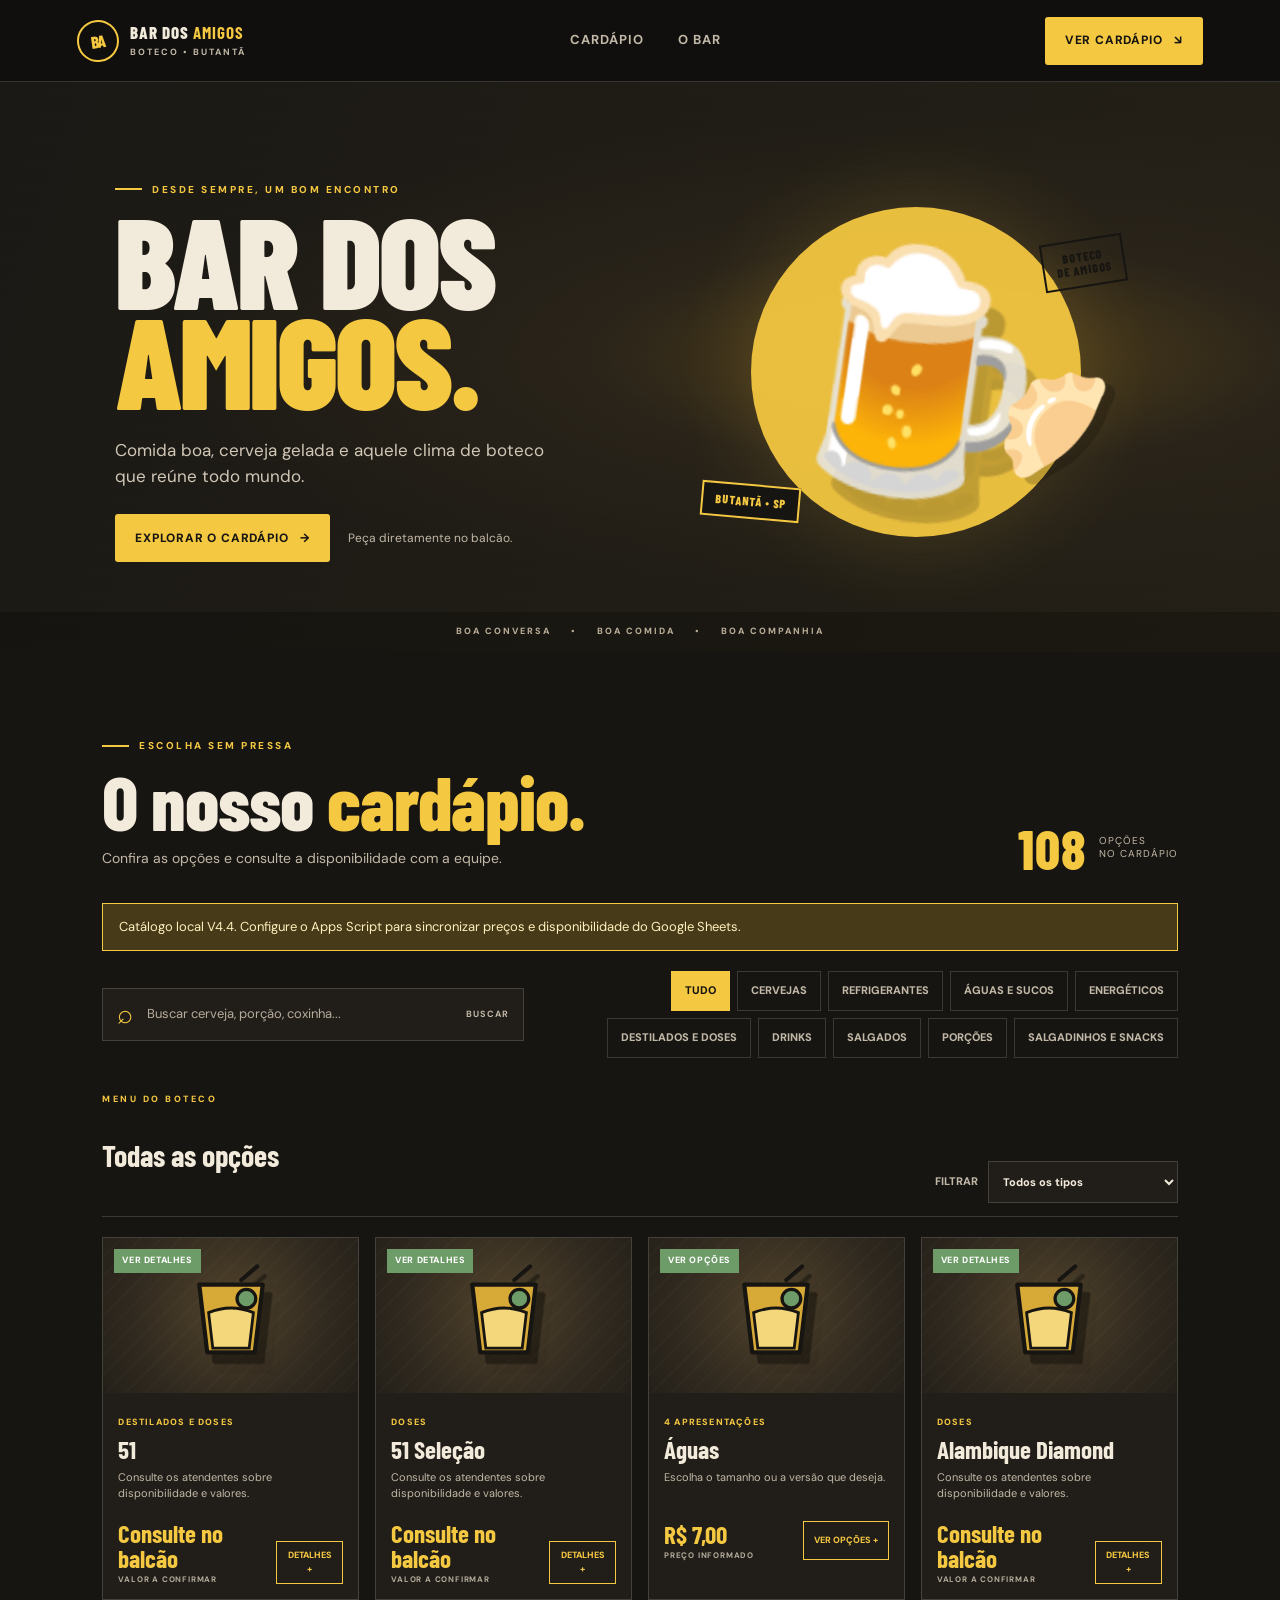
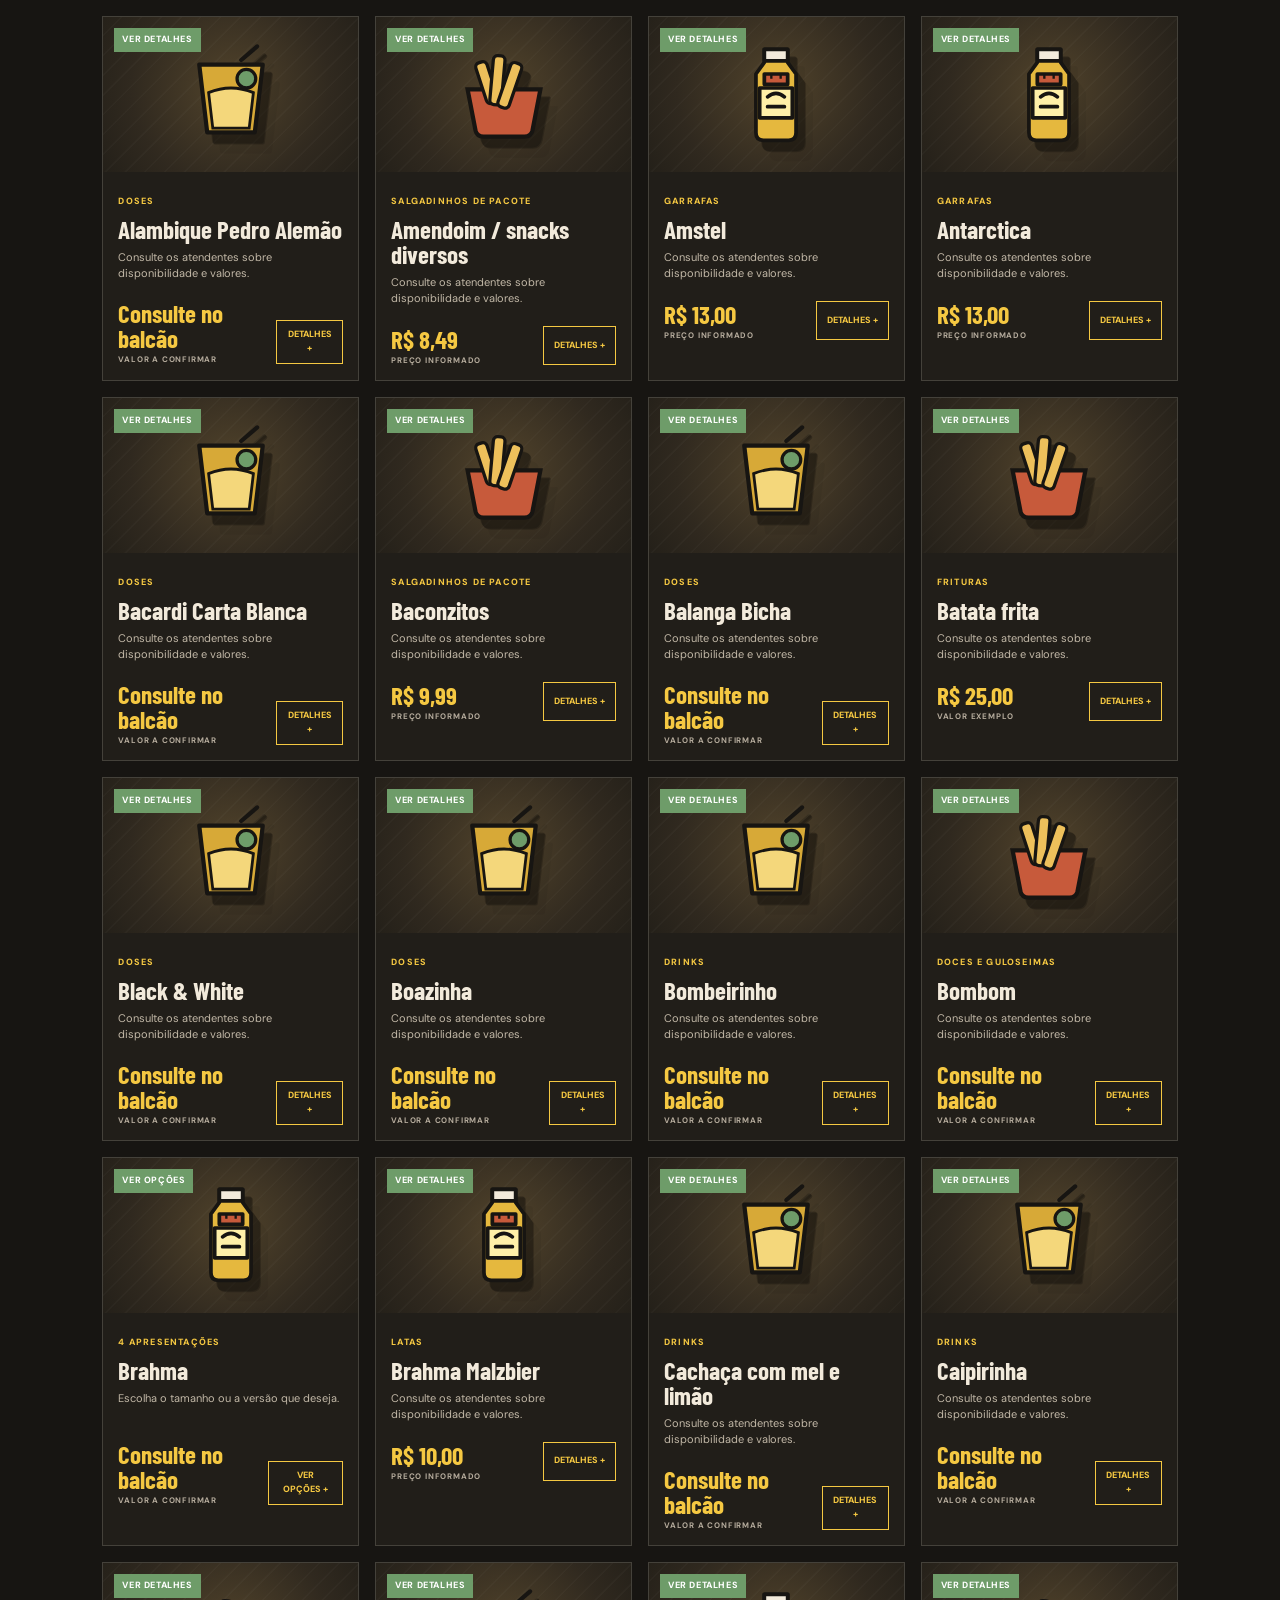
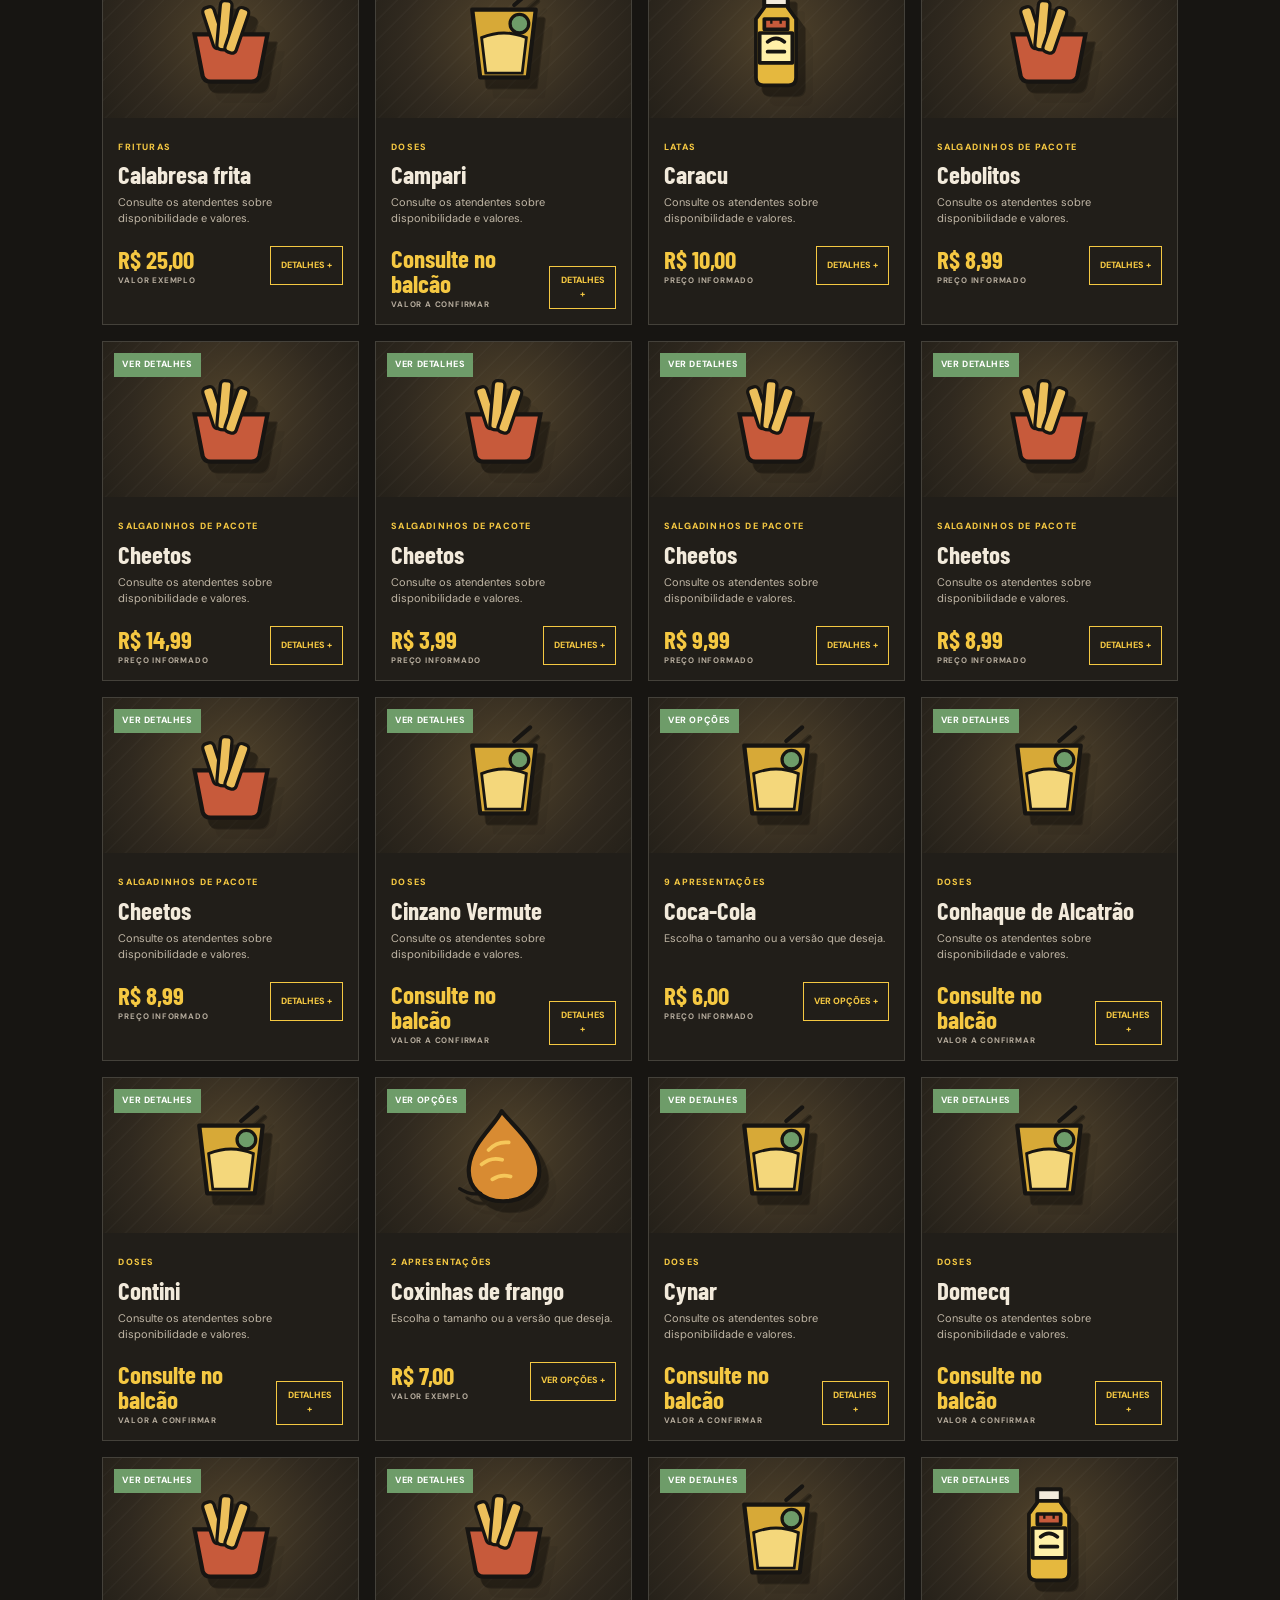
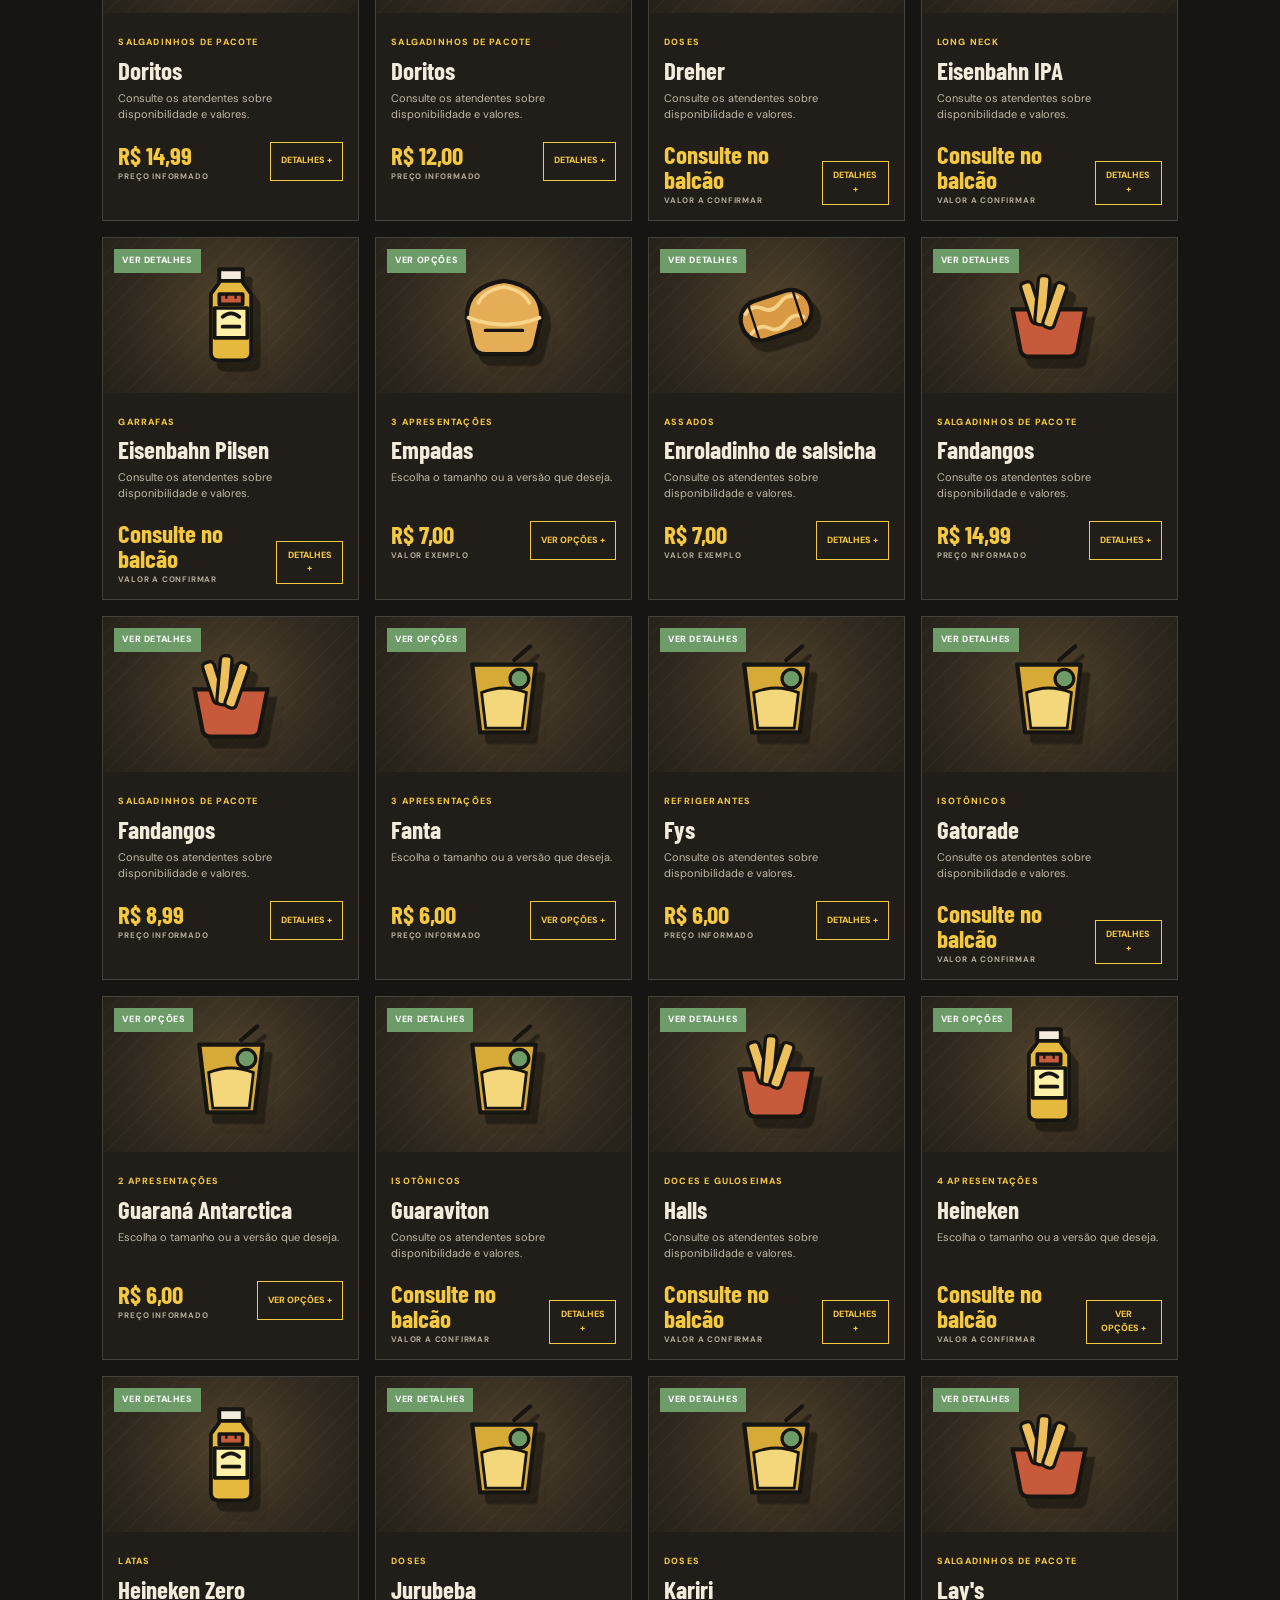
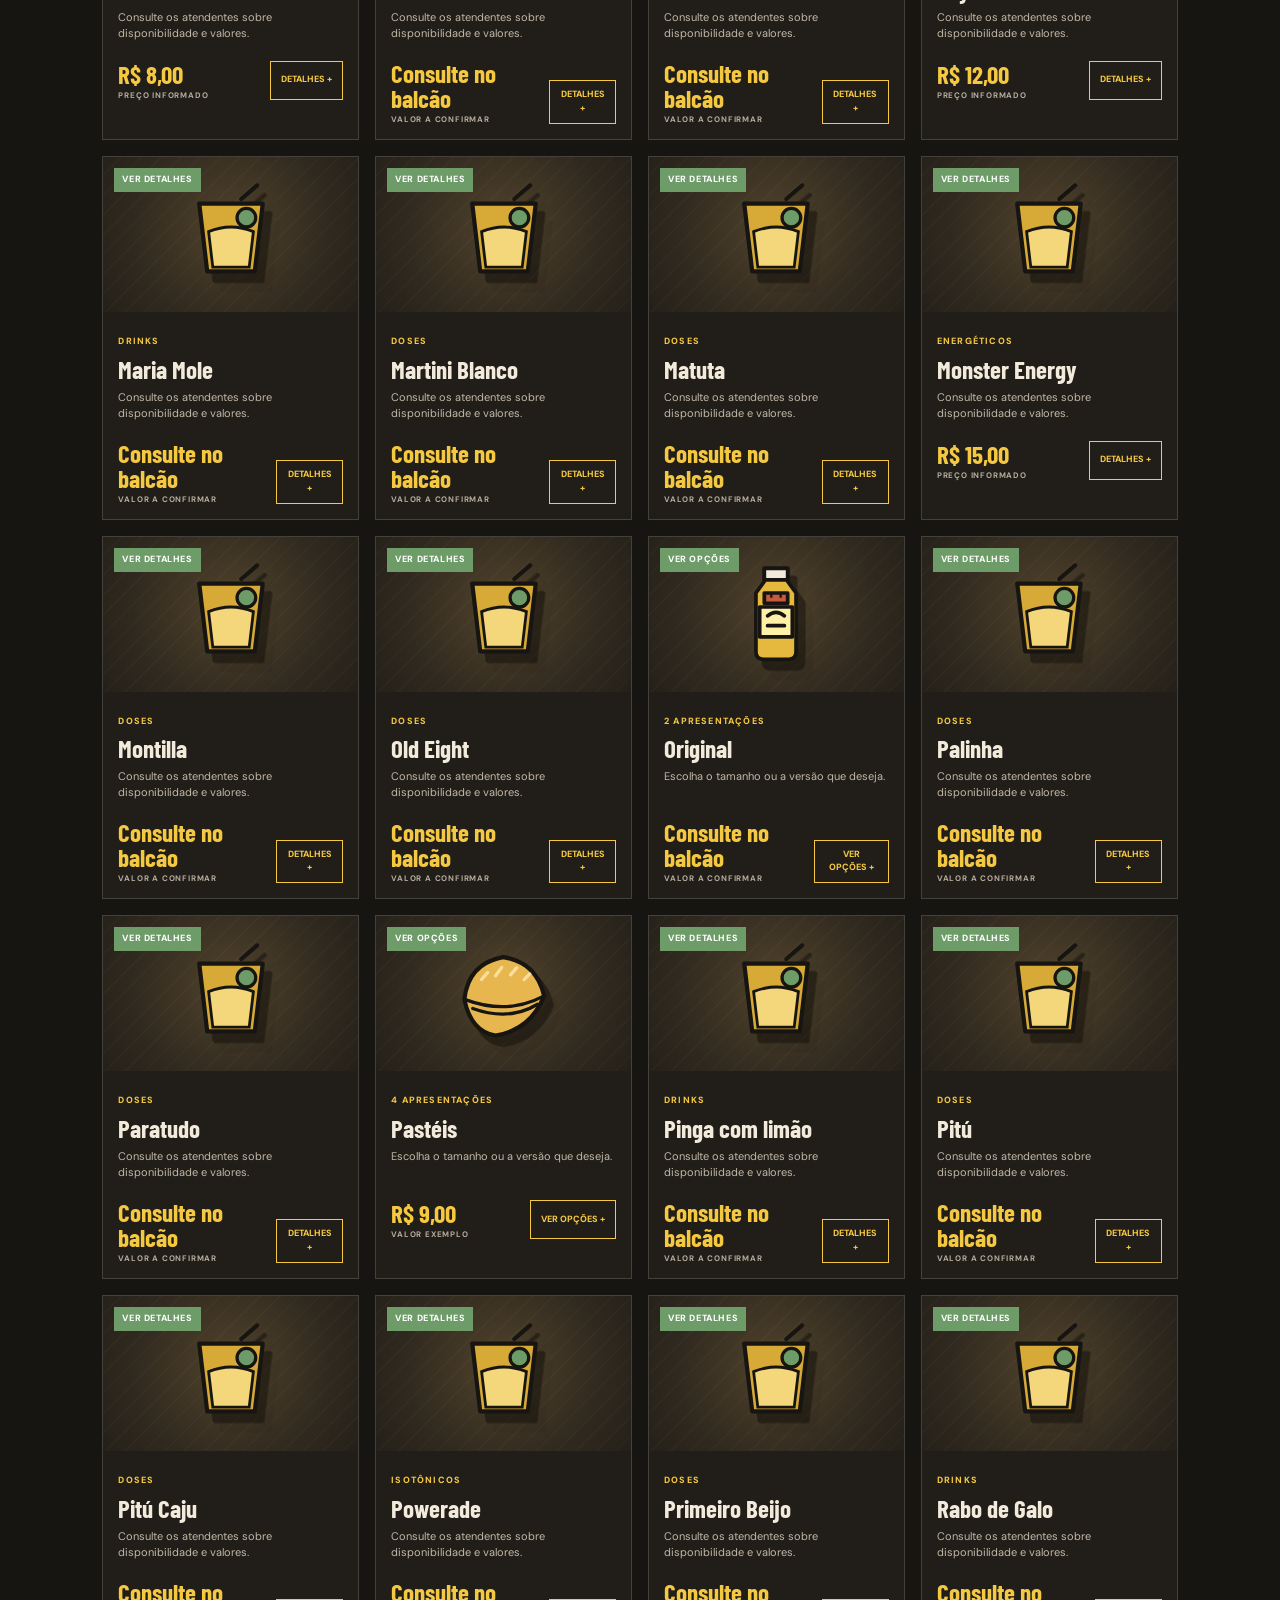
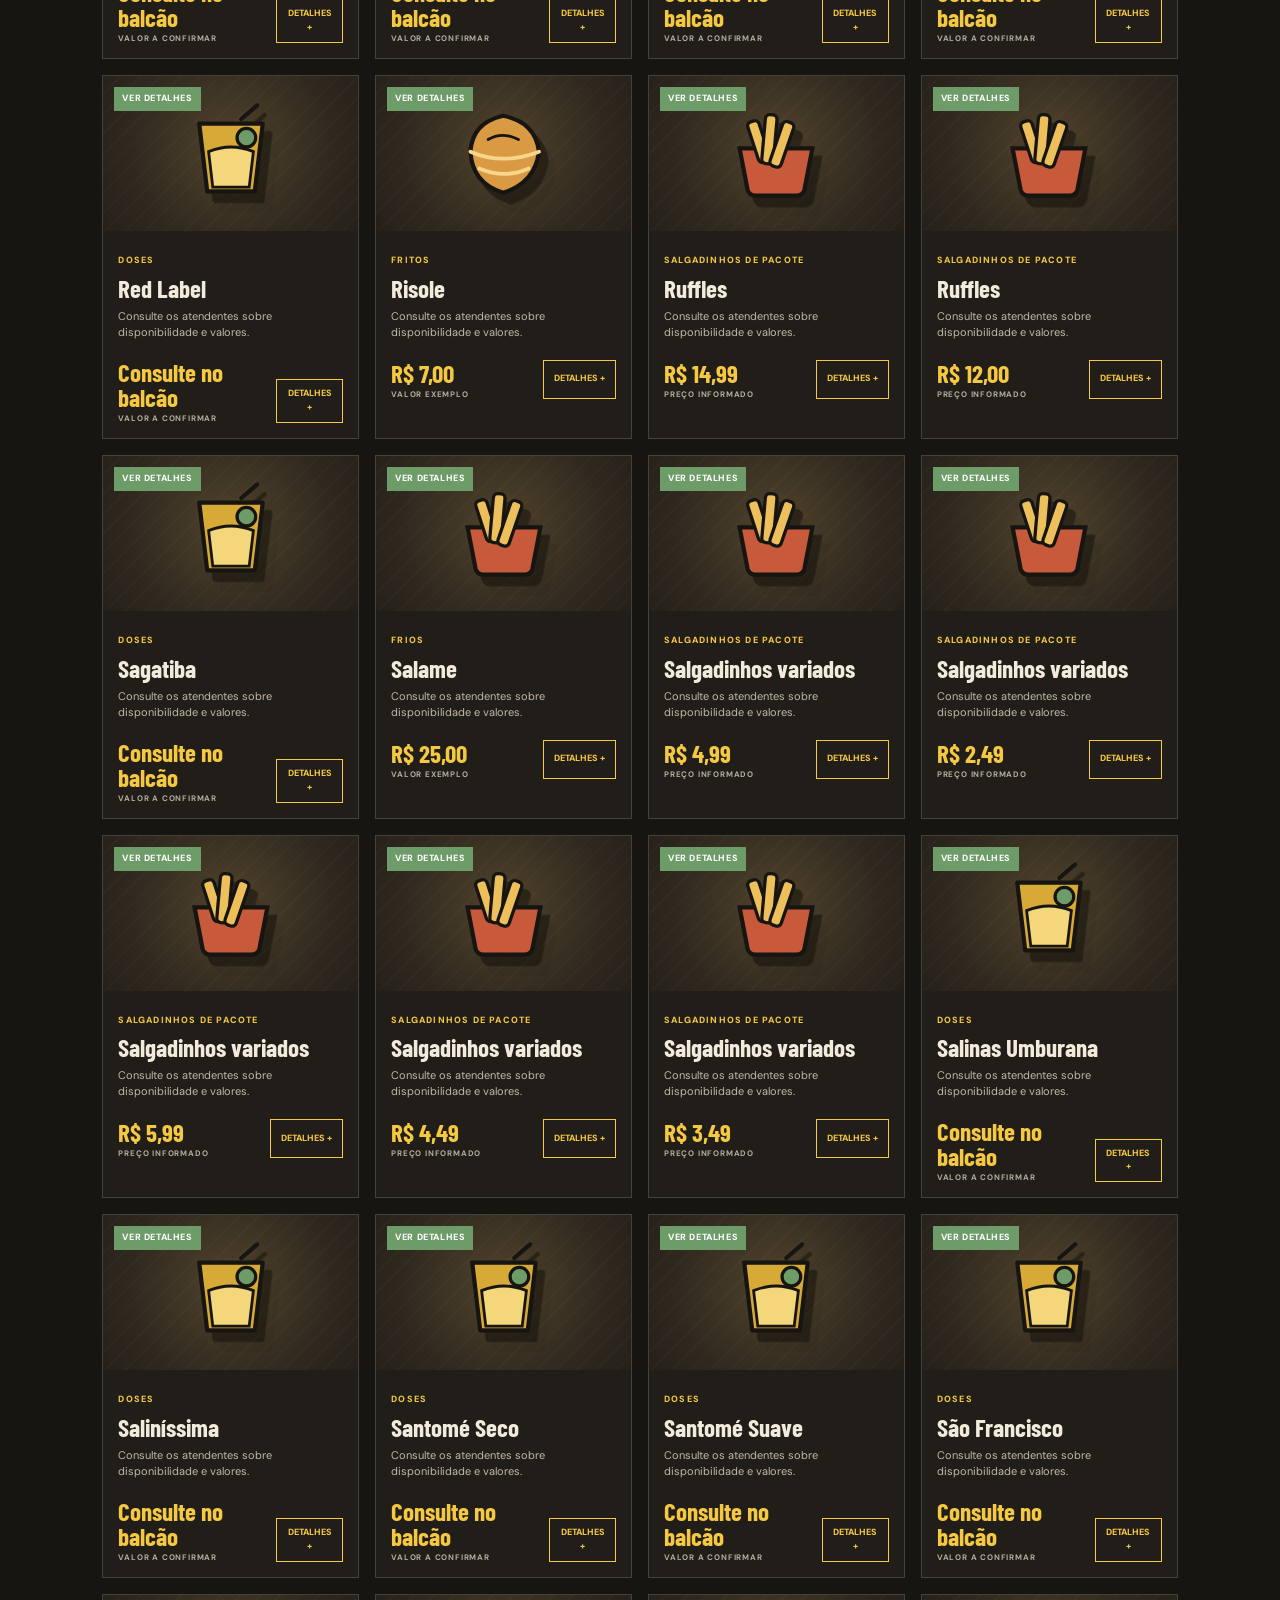
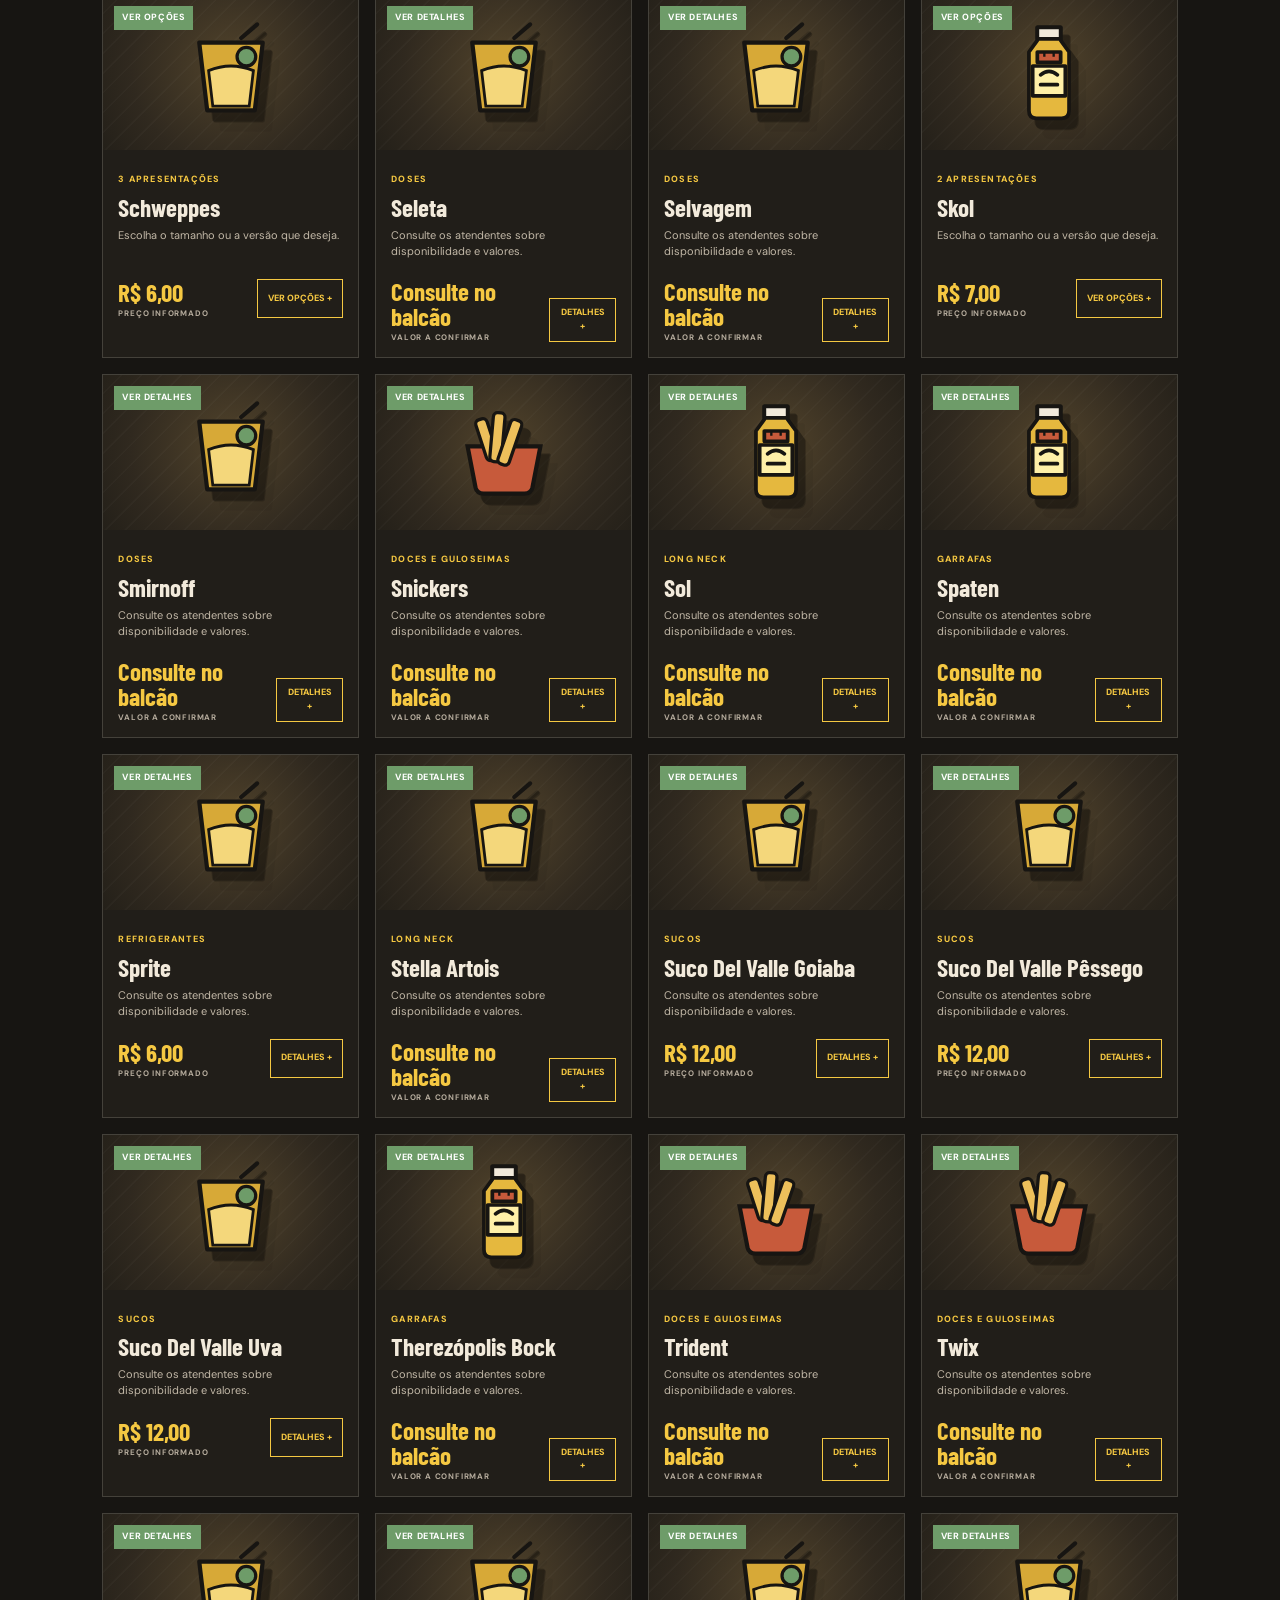
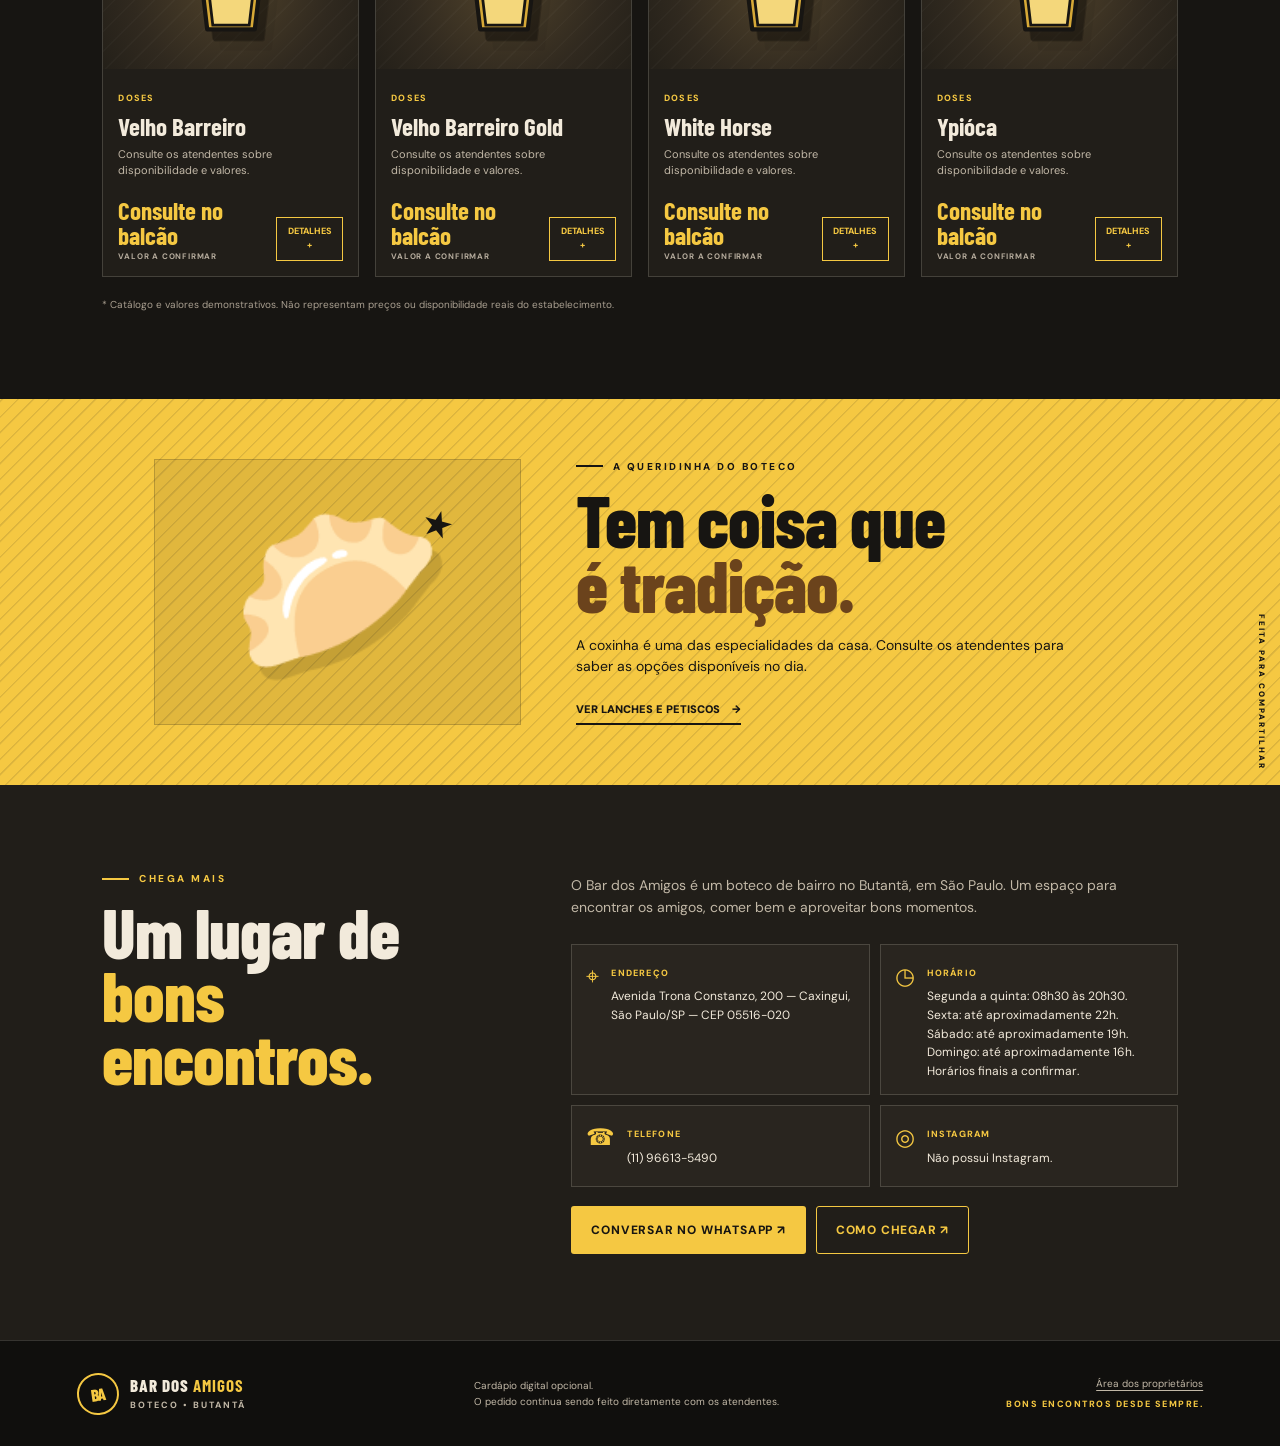
==== index.html @ 240021d0 "Add files via upload" ====
<!doctype html>
<html lang="pt-BR">
<head>
  <meta charset="utf-8">
  <meta name="viewport" content="width=device-width, initial-scale=1">
  <meta name="theme-color" content="#171512">
  <meta name="description" content="Cardápio digital opcional do Bar dos Amigos. Consulte e faça seu pedido diretamente com os atendentes.">
  <title>Bar dos Amigos | Cardápio</title>
  <link rel="stylesheet" href="css/style.css">
</head>
<body>
  <a class="skip-link" href="#conteudo">Pular para o conteúdo</a>
  <header class="site-header">
    <a class="brand" href="#inicio" aria-label="Bar dos Amigos, início">
      <span class="brand-mark" aria-hidden="true">BA</span>
      <span class="brand-name">BAR DOS <b>AMIGOS</b><small>BOTECO • BUTANTÃ</small></span>
    </a>
    <nav class="main-nav" aria-label="Navegação principal">
      <a href="#cardapio">Cardápio</a>
      <a href="#sobre">O bar</a>
    </nav>
    <a class="button button-yellow header-cta" href="#cardapio">Ver cardápio <span aria-hidden="true">↘</span></a>
  </header>

  <main id="conteudo">
    <section class="hero" id="inicio">
      <div class="hero-copy">
        <p class="eyebrow"><span class="eyebrow-line"></span> DESDE SEMPRE, UM BOM ENCONTRO</p>
        <h1>BAR DOS<br><em>AMIGOS.</em></h1>
        <p class="hero-lead">Comida boa, cerveja gelada e aquele clima de boteco que reúne todo mundo.</p>
        <div class="hero-actions">
          <a class="button button-yellow" href="#cardapio">Explorar o cardápio <span aria-hidden="true">→</span></a>
          <span class="hero-note">Peça diretamente no balcão.</span>
        </div>
      </div>
      <div class="hero-art" aria-label="Ilustração de copo de cerveja e petiscos" role="img">
        <div class="sun-disc"></div>
        <div class="hero-beer">🍺</div>
        <div class="hero-snack">🥟</div>
        <span class="stamp stamp-top">BOTECO<br>DE AMIGOS</span>
        <span class="stamp stamp-bottom">BUTANTÃ • SP</span>
      </div>
      <div class="hero-bottomline"><span>BOA CONVERSA</span><span>•</span><span>BOA COMIDA</span><span>•</span><span>BOA COMPANHIA</span></div>
    </section>

    <section class="menu-section section-wrap" id="cardapio">
      <div class="section-title">
        <div>
          <p class="eyebrow"><span class="eyebrow-line"></span> ESCOLHA SEM PRESSA</p>
          <h2>O nosso <em>cardápio.</em></h2>
          <p class="section-subtitle">Confira as opções e consulte a disponibilidade com a equipe.</p>
        </div>
        <div class="menu-count"><strong id="product-count">0</strong><span>opções<br>no cardápio</span></div>
      </div>

      <div id="connection-status" class="status-banner" role="status" hidden></div>

      <div class="menu-tools">
        <label class="search-field">
          <span aria-hidden="true">⌕</span>
          <span class="sr-only">Buscar no cardápio</span>
          <input id="search-input" type="search" placeholder="Buscar cerveja, porção, coxinha..." autocomplete="off">
          <kbd>BUSCAR</kbd>
        </label>
        <div id="category-list" class="category-list" aria-label="Categorias"></div>
      </div>

      <div class="product-toolbar">
        <div>
          <p class="eyebrow">MENU DO BOTECO</p>
          <h3 id="current-category">Todas as opções</h3>
        </div>
        <label class="subcategory-label">Filtrar
          <select id="subcategory-select" aria-label="Filtrar por tipo">
            <option value="">Todos os tipos</option>
          </select>
        </label>
      </div>

      <div id="product-grid" class="product-grid" aria-live="polite" aria-busy="false"></div>
      <div id="empty-state" class="empty-state" hidden>
        <span aria-hidden="true">🔎</span>
        <h3>Nada por aqui.</h3>
        <p>Tente outro nome ou escolha uma categoria diferente.</p>
        <button class="button button-outline" id="clear-filters">Limpar filtros</button>
      </div>
      <p class="demo-disclaimer">* Catálogo e valores demonstrativos. Não representam preços ou disponibilidade reais do estabelecimento.</p>
    </section>

    <section class="special-section">
      <div class="special-illustration" aria-hidden="true"><span>🥟</span><i>★</i></div>
      <div class="special-copy">
        <p class="eyebrow"><span class="eyebrow-line"></span> A QUERIDINHA DO BOTECO</p>
        <h2>Tem coisa que<br><em>é tradição.</em></h2>
        <p>A coxinha é uma das especialidades da casa. Consulte os atendentes para saber as opções disponíveis no dia.</p>
        <a href="#cardapio" class="text-link">Ver lanches e petiscos <span aria-hidden="true">→</span></a>
      </div>
      <span class="special-side-note">FEITA PARA COMPARTILHAR</span>
    </section>

    <section class="about-section section-wrap" id="sobre">
      <div class="about-heading">
        <p class="eyebrow"><span class="eyebrow-line"></span> CHEGA MAIS</p>
        <h2>Um lugar de<br><em>bons encontros.</em></h2>
      </div>
      <div class="about-content">
        <p>O Bar dos Amigos é um boteco de bairro no Butantã, em São Paulo. Um espaço para encontrar os amigos, comer bem e aproveitar bons momentos.</p>
        <div class="about-grid">
          <article class="about-item"><span class="about-icon">⌖</span><div><small>ENDEREÇO</small><p data-about="endereco">A preencher pelos proprietários</p></div></article>
          <article class="about-item"><span class="about-icon">◷</span><div><small>HORÁRIO</small><p data-about="horario">A preencher pelos proprietários</p></div></article>
          <article class="about-item"><span class="about-icon">☎</span><div><small>TELEFONE</small><p data-about="telefone">A preencher pelos proprietários</p></div></article>
          <article class="about-item"><span class="about-icon">◎</span><div><small>INSTAGRAM</small><p data-about="instagram">A preencher pelos proprietários</p></div></article>
        </div>
        <div class="about-actions">
          <a id="whatsapp-link" class="button button-yellow" href="#" hidden>Conversar no WhatsApp ↗</a>
          <a id="maps-link" class="button button-outline" href="#" target="_blank" rel="noopener noreferrer" hidden>Como chegar ↗</a>
        </div>
      </div>
    </section>
  </main>

  <footer class="site-footer">
    <a class="brand" href="#inicio"><span class="brand-mark">BA</span><span class="brand-name">BAR DOS <b>AMIGOS</b><small>BOTECO • BUTANTÃ</small></span></a>
    <p>Cardápio digital opcional.<br>O pedido continua sendo feito diretamente com os atendentes.</p>
    <div class="footer-links"><a href="admin.html">Área dos proprietários</a><span class="footer-est">BONS ENCONTROS DESDE SEMPRE.</span></div>
  </footer>

  <iframe id="backend-bridge" class="backend-bridge" title="Conexão segura com o catálogo" aria-hidden="true" tabindex="-1"></iframe>

  <dialog id="product-dialog" class="product-dialog" aria-labelledby="dialog-title">
    <button type="button" class="dialog-close" id="dialog-close" aria-label="Fechar detalhes">×</button>
    <div id="dialog-content"></div>
  </dialog>

  <script src="js/dados.js"></script>
  <script src="js/bridge.js"></script>
  <script src="js/app.js"></script>
</body>
</html>
---- css/style.css ----
@import url('https://fonts.googleapis.com/css2?family=Barlow+Condensed:wght@500;600;700;800;900&family=DM+Sans:wght@400;500;600;700;800&display=swap');

:root {
  --ink: #171512;
  --ink-2: #211e19;
  --panel: #29251f;
  --panel-2: #332e26;
  --paper: #f2eadb;
  --muted: #c2b8a7;
  --yellow: #f5c842;
  --yellow-2: #ffda67;
  --red: #c75a3b;
  --green: #6e9c69;
  --line: rgba(242,234,219,.17);
  --display: "Barlow Condensed", Impact, sans-serif;
  --body: "DM Sans", Arial, sans-serif;
  color-scheme: dark;
}
* { box-sizing: border-box; }
html { scroll-behavior: smooth; }
body { margin: 0; background: var(--ink); color: var(--paper); font: 16px/1.55 var(--body); }
a { color: inherit; text-decoration: none; }
button, input, select { font: inherit; }
button, a, select { -webkit-tap-highlight-color: transparent; }
:focus-visible { outline: 3px solid var(--yellow-2); outline-offset: 4px; }
[hidden] { display: none !important; }
.sr-only { position: absolute; width: 1px; height: 1px; padding: 0; margin: -1px; overflow: hidden; clip: rect(0,0,0,0); white-space: nowrap; border: 0; }
.skip-link { position: absolute; top: -60px; left: 12px; z-index: 100; background: var(--yellow); color: var(--ink); padding: 12px; }
.skip-link:focus { top: 12px; }

.site-header { min-height: 82px; padding: 12px clamp(20px,6vw,92px); display: flex; align-items: center; justify-content: space-between; gap: 24px; background: #100f0d; border-bottom: 1px solid var(--line); }
.brand { display: inline-flex; align-items: center; gap: 11px; min-width: max-content; }
.brand-mark { width: 42px; height: 42px; display: grid; place-items: center; border: 2px solid var(--yellow); color: var(--yellow); border-radius: 50%; font: 800 17px var(--display); letter-spacing: -1px; transform: rotate(-8deg); }
.brand-name { font: 800 17px/1 var(--display); letter-spacing: 1px; }
.brand-name b { color: var(--yellow); }
.brand-name small { display: block; margin-top: 5px; color: var(--muted); font: 700 9px var(--body); letter-spacing: 2px; }
.main-nav { display: flex; gap: 34px; color: var(--muted); font-size: 13px; font-weight: 700; text-transform: uppercase; letter-spacing: 1px; }
.main-nav a:hover { color: var(--yellow); }
.button { min-height: 48px; padding: 12px 19px; display: inline-flex; justify-content: center; align-items: center; gap: 12px; border: 1px solid transparent; border-radius: 3px; font-size: 12px; font-weight: 800; letter-spacing: .8px; text-transform: uppercase; cursor: pointer; }
.button-yellow { background: var(--yellow); color: var(--ink); }
.button-yellow:hover { background: var(--yellow-2); }
.button-outline { border-color: var(--yellow); color: var(--yellow); background: transparent; }
.button-outline:hover { background: var(--yellow); color: var(--ink); }

.hero { min-height: 570px; padding: 72px clamp(24px,9vw,140px) 62px; position: relative; display: grid; grid-template-columns: 1.05fr .95fr; align-items: center; overflow: hidden; background: radial-gradient(ellipse at 74% 48%, #51401b 0%, #292319 27%, transparent 58%), linear-gradient(110deg,#1b1915,#242017); }
.hero::before { content: ""; position: absolute; inset: 0; opacity: .14; background-image: repeating-linear-gradient(0deg,transparent 0 5px,rgba(255,255,255,.07) 6px), repeating-linear-gradient(90deg,transparent 0 8px,rgba(255,255,255,.04) 9px); pointer-events: none; }
.hero-copy { position: relative; z-index: 2; max-width: 620px; }
.eyebrow { margin: 0 0 13px; color: var(--yellow); font-size: 10px; font-weight: 800; letter-spacing: 2.5px; text-transform: uppercase; display: flex; align-items: center; gap: 10px; }
.eyebrow-line { width: 27px; height: 2px; background: var(--yellow); display: inline-block; }
.hero h1 { margin: 10px 0 15px; font: 900 clamp(76px,10vw,145px)/.78 var(--display); letter-spacing: -3px; }
.hero h1 em, h2 em { color: var(--yellow); font-style: normal; }
.hero-lead { max-width: 430px; margin: 27px 0 25px; color: #d1c7b7; font-size: 17px; }
.hero-actions { display: flex; align-items: center; flex-wrap: wrap; gap: 18px; }
.hero-note { color: var(--muted); font-size: 12px; }
.hero-art { min-height: 360px; position: relative; display: grid; place-items: center; }
.sun-disc { width: min(30vw,330px); aspect-ratio: 1; position: absolute; border-radius: 50%; background: var(--yellow); opacity: .94; box-shadow: 0 0 90px rgba(245,200,66,.18); }
.hero-beer { position: relative; z-index: 2; font-size: clamp(130px,18vw,230px); transform: rotate(8deg); filter: drop-shadow(18px 22px 0 rgba(0,0,0,.2)); }
.hero-snack { position: absolute; z-index: 3; right: 9%; bottom: 14%; font-size: clamp(64px,8vw,105px); transform: rotate(-15deg); filter: drop-shadow(8px 9px 0 rgba(0,0,0,.2)); }
.stamp { position: absolute; z-index: 4; border: 2px solid var(--ink); color: var(--ink); font: 800 12px/1.1 var(--display); letter-spacing: 1px; text-align: center; padding: 9px 12px; transform: rotate(-9deg); }
.stamp-top { top: 13%; right: 8%; }
.stamp-bottom { bottom: 9%; left: 7%; background: var(--ink); color: var(--yellow); border-color: var(--yellow); transform: rotate(5deg); }
.hero-bottomline { position: absolute; bottom: 0; left: 0; right: 0; padding: 13px 9%; display: flex; justify-content: center; gap: 20px; background: rgba(0,0,0,.22); color: #b9ad98; font-size: 9px; font-weight: 800; letter-spacing: 2px; }

.section-wrap { padding: 86px clamp(22px,8vw,120px); }
.menu-section { background: var(--ink); }
.section-title { display: flex; justify-content: space-between; align-items: end; gap: 25px; margin-bottom: 33px; }
.section-title h2, .about-heading h2, .special-copy h2 { margin: 0; font: 800 clamp(48px,6vw,76px)/.9 var(--display); letter-spacing: -1px; }
.section-subtitle { margin: 13px 0 0; color: var(--muted); font-size: 14px; }
.menu-count { display: flex; align-items: center; gap: 12px; color: var(--muted); font-size: 10px; line-height: 1.25; text-transform: uppercase; letter-spacing: 1px; }
.menu-count strong { color: var(--yellow); font: 800 55px/.8 var(--display); }
.status-banner { margin: 0 0 20px; padding: 13px 16px; border: 1px solid var(--yellow); background: #473a19; color: #fff0bd; font-size: 13px; }
.menu-tools { display: grid; grid-template-columns: minmax(220px, .8fr) 1.2fr; gap: 22px; align-items: center; margin-bottom: 35px; }
.search-field { min-height: 53px; display: flex; align-items: center; gap: 12px; padding: 0 14px; border: 1px solid var(--line); background: var(--ink-2); }
.search-field > span:first-child { color: var(--yellow); font-size: 27px; }
.search-field input { width: 100%; min-width: 0; border: 0; outline: 0; background: transparent; color: var(--paper); font-size: 13px; }
.search-field input::placeholder { color: #b6ac9d; }
.search-field kbd { color: var(--muted); font: 700 9px var(--body); letter-spacing: 1px; }
.category-list { display: flex; flex-wrap: wrap; justify-content: end; gap: 7px; }
.category-chip { min-height: 40px; padding: 8px 13px; border: 1px solid var(--line); background: transparent; color: var(--muted); cursor: pointer; font-size: 11px; font-weight: 800; text-transform: uppercase; }
.category-chip:hover, .category-chip.active { background: var(--yellow); color: var(--ink); border-color: var(--yellow); }
.product-toolbar { display: flex; align-items: end; justify-content: space-between; gap: 18px; margin-bottom: 20px; padding-bottom: 13px; border-bottom: 1px solid var(--line); }
.product-toolbar .eyebrow { margin-bottom: 3px; font-size: 9px; }
.product-toolbar h3 { font: 700 30px var(--display); }
.subcategory-label { display: flex; align-items: center; gap: 10px; color: var(--muted); font-size: 11px; text-transform: uppercase; font-weight: 800; }
.subcategory-label select { min-height: 42px; max-width: 190px; padding: 8px 30px 8px 10px; background: var(--ink-2); border: 1px solid var(--line); color: var(--paper); }
.product-grid { display: grid; grid-template-columns: repeat(4,minmax(0,1fr)); gap: 16px; }
.product-card { min-width: 0; background: var(--ink-2); border: 1px solid var(--line); transition: border-color .2s, transform .2s; }
.product-card:hover { transform: translateY(-3px); border-color: rgba(245,200,66,.7); }
.product-card.is-unavailable { opacity: .78; }
.product-art { min-height: 155px; display: grid; place-items: center; position: relative; overflow: hidden; background: radial-gradient(circle at 50% 45%,#51432b,#30291f 65%,#242019); }
.product-art::after { content: ""; position: absolute; inset: 0; background: repeating-linear-gradient(135deg,transparent 0 12px,rgba(255,255,255,.025) 13px 14px); }
.product-illustration { position: relative; z-index: 1; font-size: 75px; filter: drop-shadow(8px 10px 0 rgba(0,0,0,.25)); }
.product-tag { position: absolute; z-index: 2; top: 11px; left: 11px; padding: 5px 8px; background: var(--green); color: white; font-size: 9px; font-weight: 800; letter-spacing: .6px; text-transform: uppercase; }
.product-tag.sold { background: var(--red); }
.product-info { padding: 15px; }
.product-category { color: var(--yellow); font-size: 9px; font-weight: 800; letter-spacing: 1.2px; text-transform: uppercase; }
.product-info h4 { margin: 5px 0 3px; font: 700 25px/1 var(--display); }
.product-info p { min-height: 39px; margin: 8px 0 12px; color: var(--muted); font-size: 11px; line-height: 1.45; }
.product-bottom { display: flex; justify-content: space-between; align-items: end; gap: 8px; }
.product-price { color: var(--yellow); font: 700 25px/1 var(--display); }
.product-price small { display: block; margin-top: 3px; color: #b6ac9d; font: 700 8px var(--body); letter-spacing: .8px; }
.detail-button { min-height: 39px; padding: 7px 10px; border: 1px solid var(--yellow); background: transparent; color: var(--yellow); cursor: pointer; font-size: 9px; font-weight: 800; text-transform: uppercase; }
.detail-button:hover { background: var(--yellow); color: var(--ink); }
.demo-disclaimer { margin: 20px 0 0; color: #a99f90; font-size: 10px; }
.empty-state { padding: 55px 20px; text-align: center; border: 1px dashed var(--line); }
.empty-state > span { font-size: 35px; }
.empty-state h3 { margin: 8px 0 0; font: 700 28px var(--display); }
.empty-state p { margin: 4px 0 17px; color: var(--muted); font-size: 13px; }

.special-section { min-height: 380px; padding: 60px clamp(24px,12vw,170px); display: grid; grid-template-columns: .8fr 1.2fr; align-items: center; gap: 55px; position: relative; overflow: hidden; background: var(--yellow); color: var(--ink); }
.special-section::before { content: ""; position: absolute; inset: 0; opacity: .12; background: repeating-linear-gradient(-45deg,transparent 0 9px,#211e19 10px 11px); }
.special-illustration { position: relative; z-index: 1; display: grid; place-items: center; min-height: 250px; background: rgba(23,21,18,.09); border: 1px solid rgba(23,21,18,.2); }
.special-illustration span { font-size: clamp(100px,15vw,170px); filter: drop-shadow(10px 13px 0 rgba(0,0,0,.12)); }
.special-illustration i { position: absolute; right: 18%; top: 14%; font-style: normal; font-size: 36px; transform: rotate(15deg); }
.special-copy { position: relative; z-index: 1; }
.special-copy .eyebrow { color: var(--ink); }
.special-copy .eyebrow-line { background: var(--ink); }
.special-copy h2 { font-size: clamp(48px,6vw,72px); }
.special-copy h2 em { color: #6b431c; }
.special-copy > p:not(.eyebrow) { max-width: 490px; margin: 18px 0; font-size: 14px; }
.text-link { display: inline-flex; gap: 12px; align-items: center; padding-bottom: 5px; border-bottom: 2px solid var(--ink); font-size: 11px; font-weight: 900; text-transform: uppercase; }
.special-side-note { position: absolute; right: 12px; bottom: 15px; writing-mode: vertical-rl; font-size: 8px; font-weight: 900; letter-spacing: 2px; }

.about-section { display: grid; grid-template-columns: .8fr 1.2fr; gap: 65px; background: #211e19; }
.about-heading h2 { font-size: clamp(48px,6vw,70px); }
.about-content > p { max-width: 620px; color: var(--muted); font-size: 14px; margin: 4px 0 25px; }
.about-grid { display: grid; grid-template-columns: repeat(2,minmax(0,1fr)); gap: 10px; }
.about-item { display: flex; gap: 12px; align-items: start; min-height: 82px; padding: 14px; background: var(--panel); border: 1px solid var(--line); }
.about-icon { color: var(--yellow); font-size: 23px; }
.about-item small { color: var(--yellow); font-size: 9px; font-weight: 800; letter-spacing: 1.2px; }
.about-item p { margin: 4px 0 0; color: var(--paper); font-size: 12px; overflow-wrap: anywhere; }
.about-actions { display: flex; flex-wrap: wrap; gap: 10px; margin-top: 19px; }
.site-footer { display: flex; align-items: center; justify-content: space-between; gap: 25px; padding: 27px clamp(20px,6vw,92px); background: #100f0d; border-top: 1px solid var(--line); }
.site-footer p { color: var(--muted); font-size: 10px; }
.footer-est { color: var(--yellow); font-size: 9px; font-weight: 800; letter-spacing: 1.5px; }
.footer-links { display: grid; justify-items: end; gap: 7px; }
.footer-links a { color: var(--muted); font-size: 10px; text-decoration: underline; text-underline-offset: 3px; }
.backend-bridge { position: fixed; left: -10px; bottom: 0; width: 1px; height: 1px; border: 0; opacity: 0; pointer-events: none; }

.product-dialog { width: min(500px,calc(100% - 28px)); max-height: min(85vh,760px); margin: auto; padding: 0; border: 1px solid rgba(245,200,66,.6); background: var(--ink-2); color: var(--paper); }
.product-dialog::backdrop { background: rgba(0,0,0,.82); }
.dialog-close { position: sticky; top: 10px; float: right; z-index: 2; width: 42px; height: 42px; margin: 10px 10px -52px 0; border: 1px solid var(--line); background: var(--ink); color: var(--paper); font-size: 25px; cursor: pointer; }
.dialog-body { padding: 25px; }
.dialog-art { min-height: 170px; display: grid; place-items: center; margin: -25px -25px 20px; background: radial-gradient(circle,#594827,#29251f 70%); font-size: 90px; }
.dialog-body h2 { font: 700 38px var(--display); }
.dialog-body .dialog-description { color: var(--muted); font-size: 13px; }
.dialog-price { margin: 13px 0; color: var(--yellow); font: 700 32px var(--display); }
.dialog-note { margin: 12px 0; padding: 12px; background: var(--panel); font-size: 12px; }
.dialog-demo { margin-top: 15px; color: var(--muted); font-size: 9px; letter-spacing: 1px; }
.status-banner { padding: 13px 16px; border: 1px solid var(--yellow); background: #473a19; color: #fff0bd; font-size: 13px; }
.status-banner.error { border-color: #c75a3b; background: #3b211b; }
.status-banner.success { border-color: #6e9c69; background: #203323; }

@media (max-width: 1000px) {
  .hero { padding-left: 7%; padding-right: 7%; }
  .product-grid { grid-template-columns: repeat(3,minmax(0,1fr)); }
  .menu-tools { grid-template-columns: 1fr; }
  .category-list { justify-content: start; }
  .about-section { gap: 35px; }
}
@media (max-width: 700px) {
  .site-header { min-height: 70px; flex-wrap: wrap; padding: 12px 18px; }
  .main-nav { order: 3; width: 100%; justify-content: center; gap: 35px; padding: 7px 0 3px; }
  .main-nav a { font-size: 11px; }
  .header-cta { min-height: 40px; padding: 8px 11px; font-size: 10px; }
  .hero { min-height: 570px; grid-template-columns: 1fr; padding: 60px 25px 70px; }
  .hero h1 { font-size: clamp(80px,18vw,120px); }
  .hero-lead { max-width: 340px; font-size: 15px; }
  .hero-art { min-height: 220px; margin-top: -5px; }
  .sun-disc { width: 190px; }
  .hero-beer { font-size: 155px; }
  .hero-snack { right: 15%; bottom: 0; font-size: 68px; }
  .stamp-top { top: 0; right: 12%; }
  .stamp-bottom { bottom: 0; left: 12%; }
  .hero-bottomline { gap: 8px; font-size: 7px; letter-spacing: 1px; padding: 12px 5px; }
  .section-wrap { padding: 58px 19px; }
  .section-title { align-items: center; }
  .section-title h2 { font-size: 53px; }
  .menu-count strong { font-size: 43px; }
  .menu-count { font-size: 8px; }
  .search-field kbd { display: none; }
  .category-list { display: grid; grid-template-columns: repeat(3,minmax(0,1fr)); }
  .category-chip { padding: 8px 5px; font-size: 9px; }
  .product-toolbar { align-items: start; flex-direction: column; }
  .product-toolbar h3 { font-size: 27px; }
  .subcategory-label { width: 100%; justify-content: space-between; }
  .subcategory-label select { flex: 1; max-width: 65%; }
  .product-grid { grid-template-columns: repeat(2,minmax(0,1fr)); gap: 10px; }
  .product-art { min-height: 120px; }
  .product-illustration { font-size: 58px; }
  .product-info { padding: 11px; }
  .product-info h4 { font-size: 22px; }
  .product-info p { min-height: 48px; font-size: 10px; }
  .product-price { font-size: 22px; }
  .product-bottom { align-items: stretch; flex-direction: column; }
  .detail-button { width: 100%; }
  .special-section { grid-template-columns: 1fr; gap: 24px; padding: 45px 24px; }
  .special-illustration { min-height: 180px; }
  .special-illustration span { font-size: 115px; }
  .special-copy h2 { font-size: 58px; }
  .about-section { grid-template-columns: 1fr; gap: 20px; }
  .about-heading h2 { font-size: 58px; }
  .about-grid { grid-template-columns: 1fr; }
  .site-footer { align-items: flex-start; flex-direction: column; padding: 28px 20px; }
  .footer-links { justify-items: start; }
}
@media (max-width: 370px) {
  .product-grid { grid-template-columns: 1fr; }
  .product-art { min-height: 155px; }
  .product-bottom { flex-direction: row; align-items: end; }
}
@media (prefers-reduced-motion: reduce) {
  *,*::before,*::after { scroll-behavior: auto !important; transition-duration: .01ms !important; animation-duration: .01ms !important; }
}

/* Ilustrações SVG autorais do catálogo demonstrativo */
.svg-illustration { display: block; width: 112px; height: 112px; object-fit: contain; filter: drop-shadow(7px 9px 0 rgba(0,0,0,.20)); }
.dialog-art .svg-illustration { width: 150px; height: 150px; }


/* V4 — opções agrupadas por produto */
.dialog-product-head { display: grid; gap: 10px; }
.variant-option {
  display: grid; gap: 7px; margin-top: 10px; padding: 14px;
  background: #29251f; border: 1px solid #4a4030;
}
.variant-main { display:flex; align-items:center; justify-content:space-between; gap:12px; flex-wrap:wrap; }
.variant-main strong { color: #f5eee0; font-size: 1rem; }
.variant-price { color: #f3c43c; font-weight: 700; }
.variant-note, .variant-option small { color: #d3c8b6; line-height: 1.45; }
.variant-option small { font-size: .82rem; }
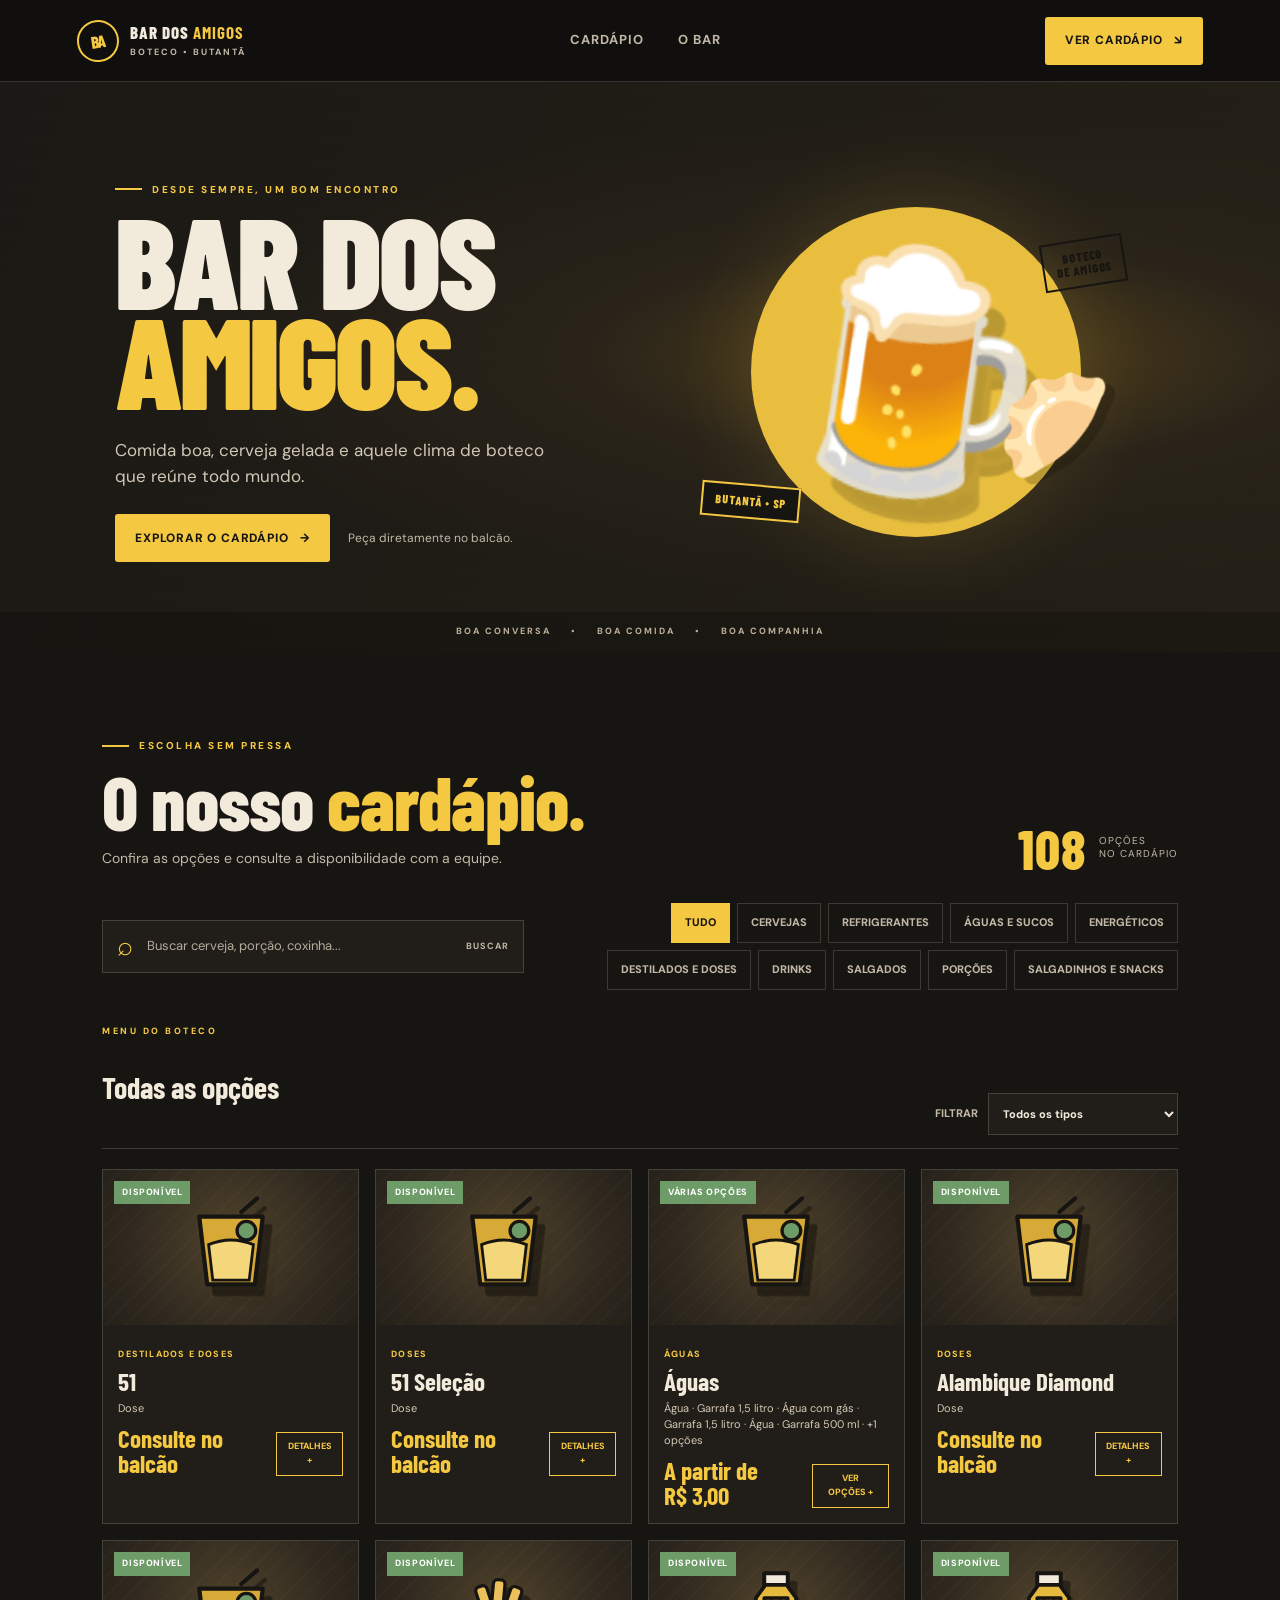
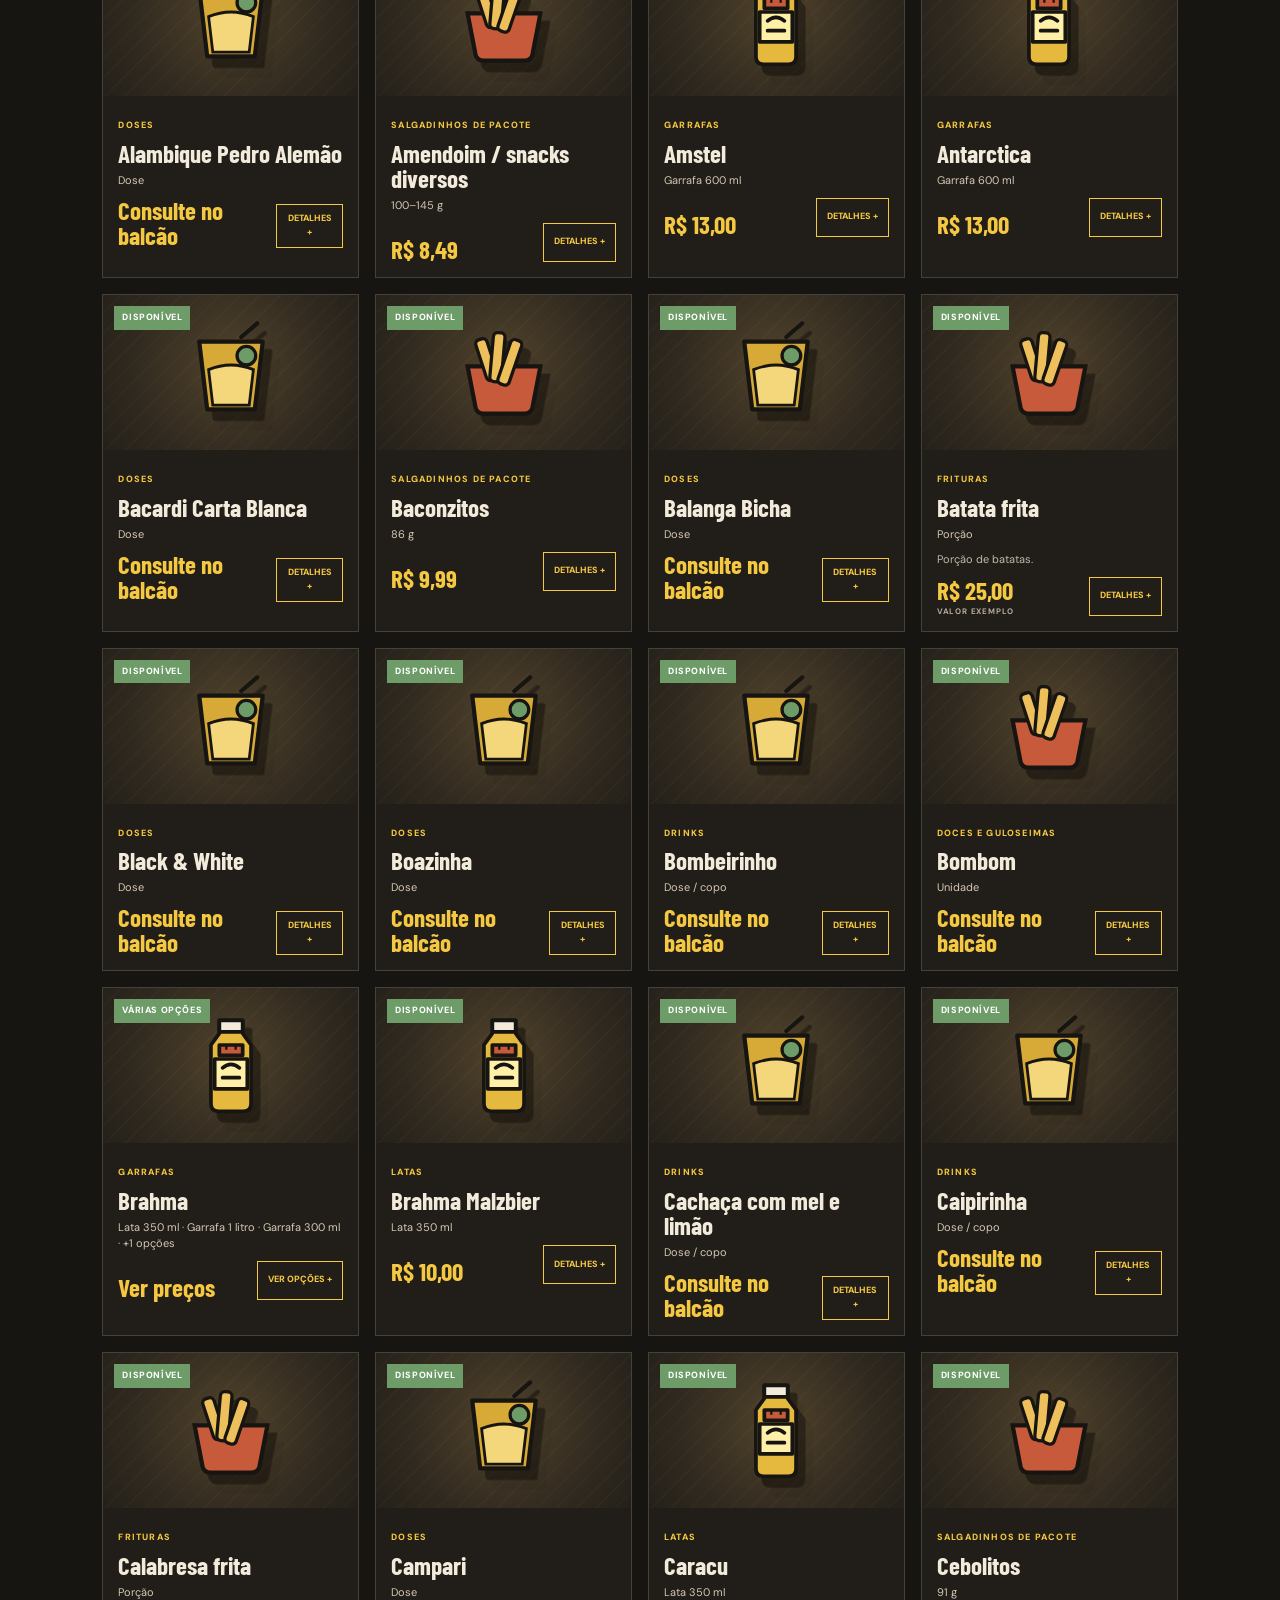
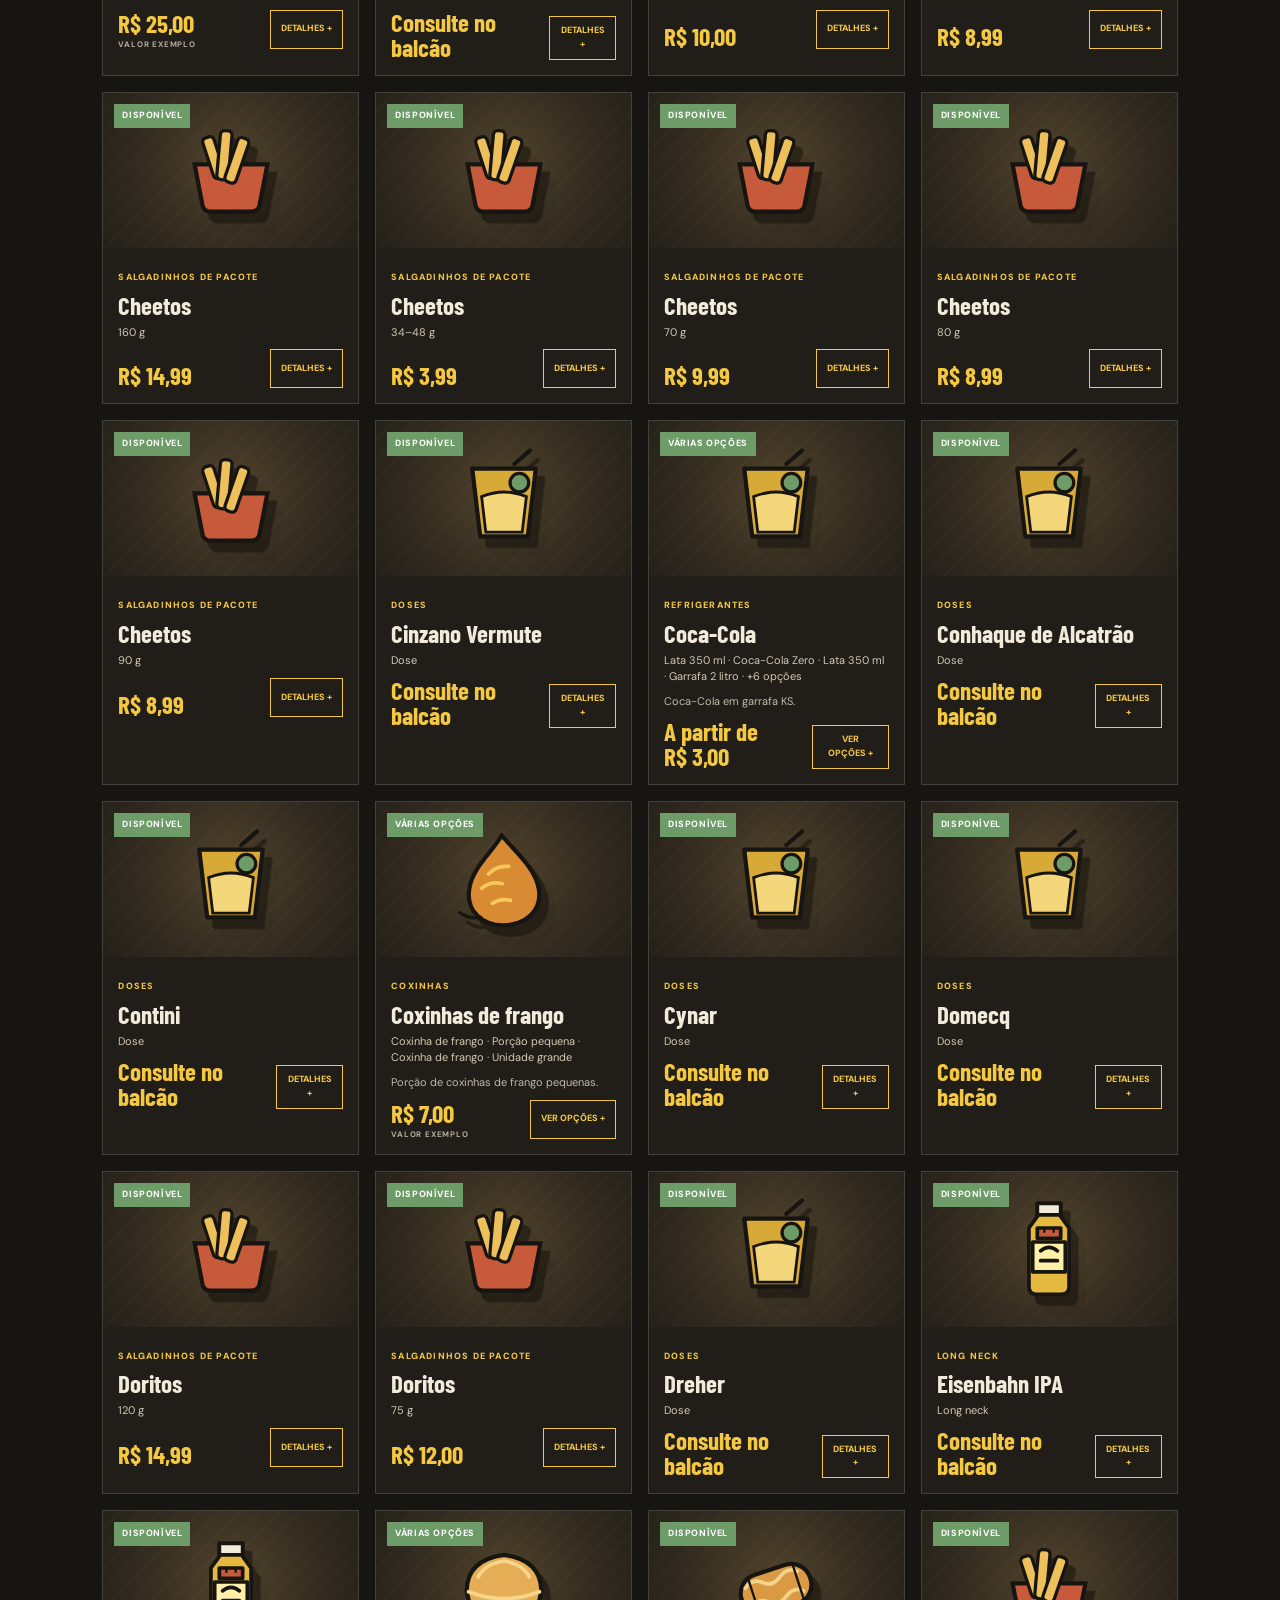
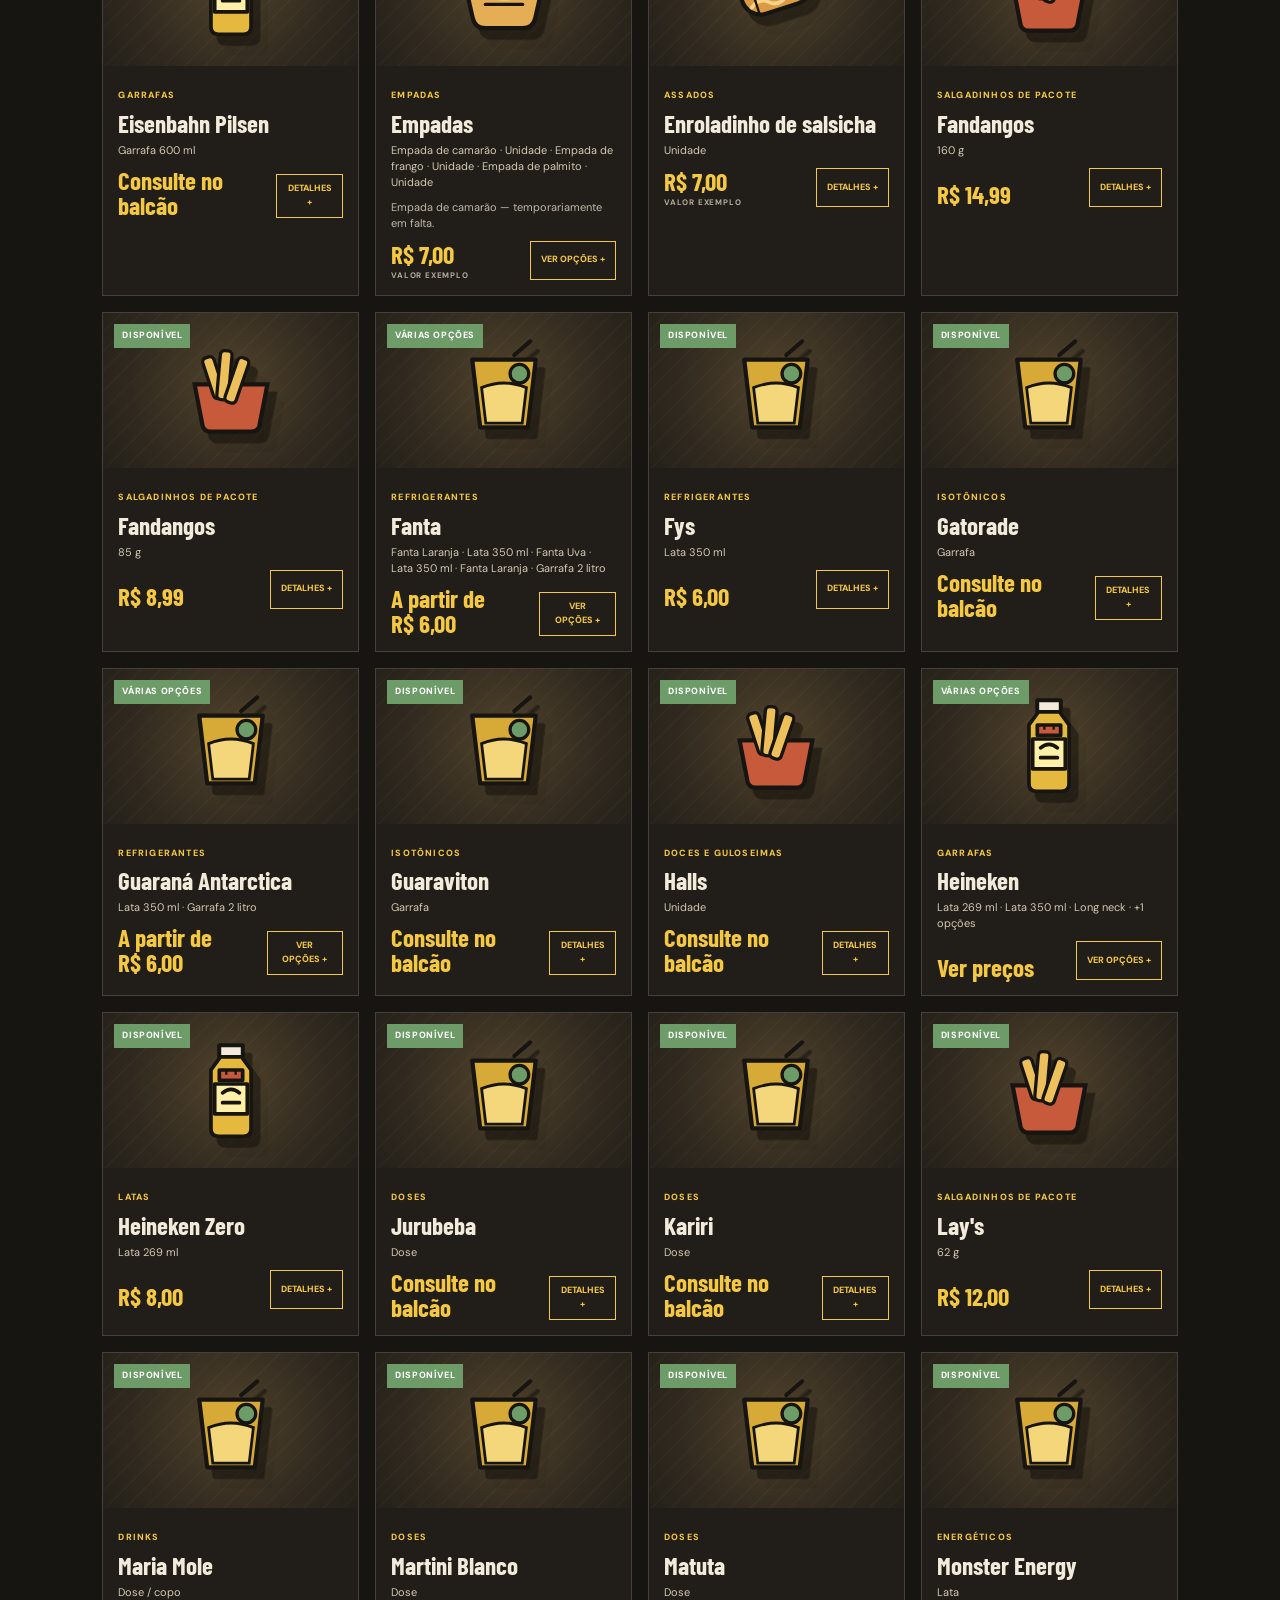
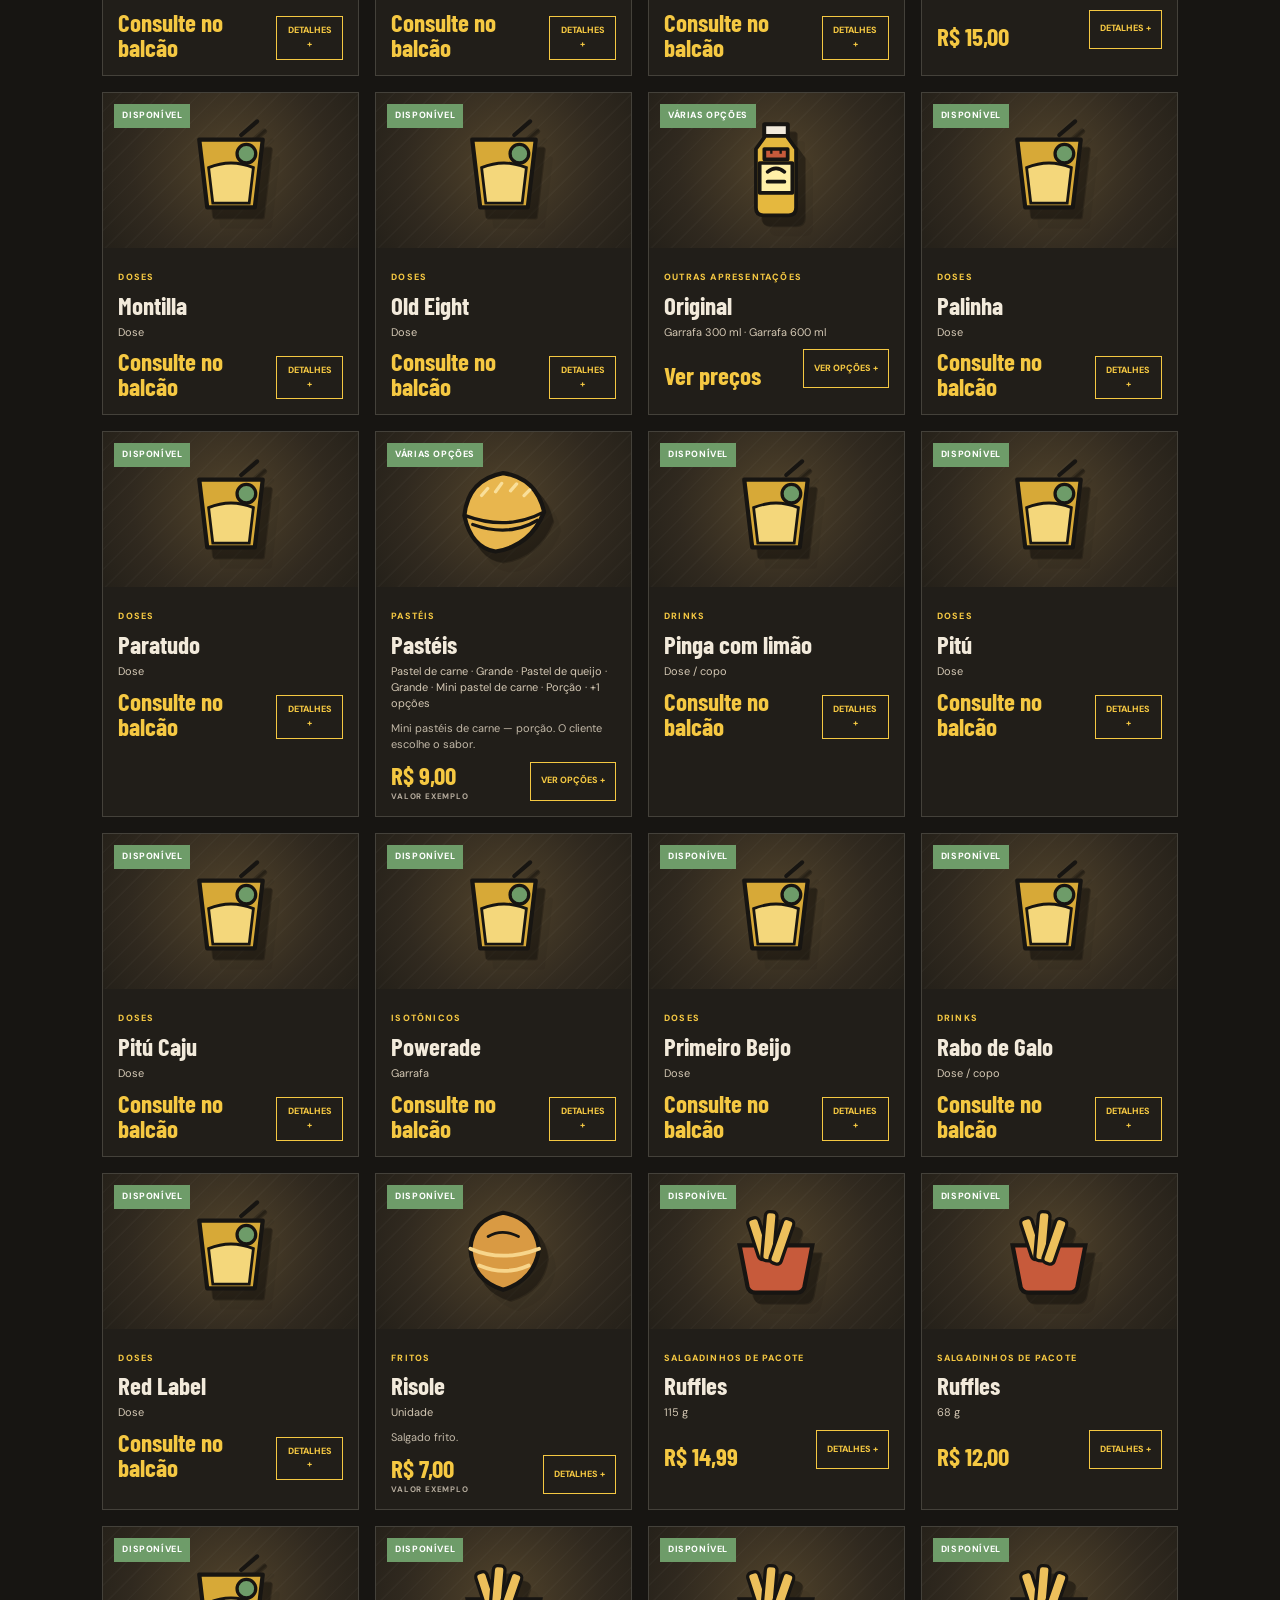
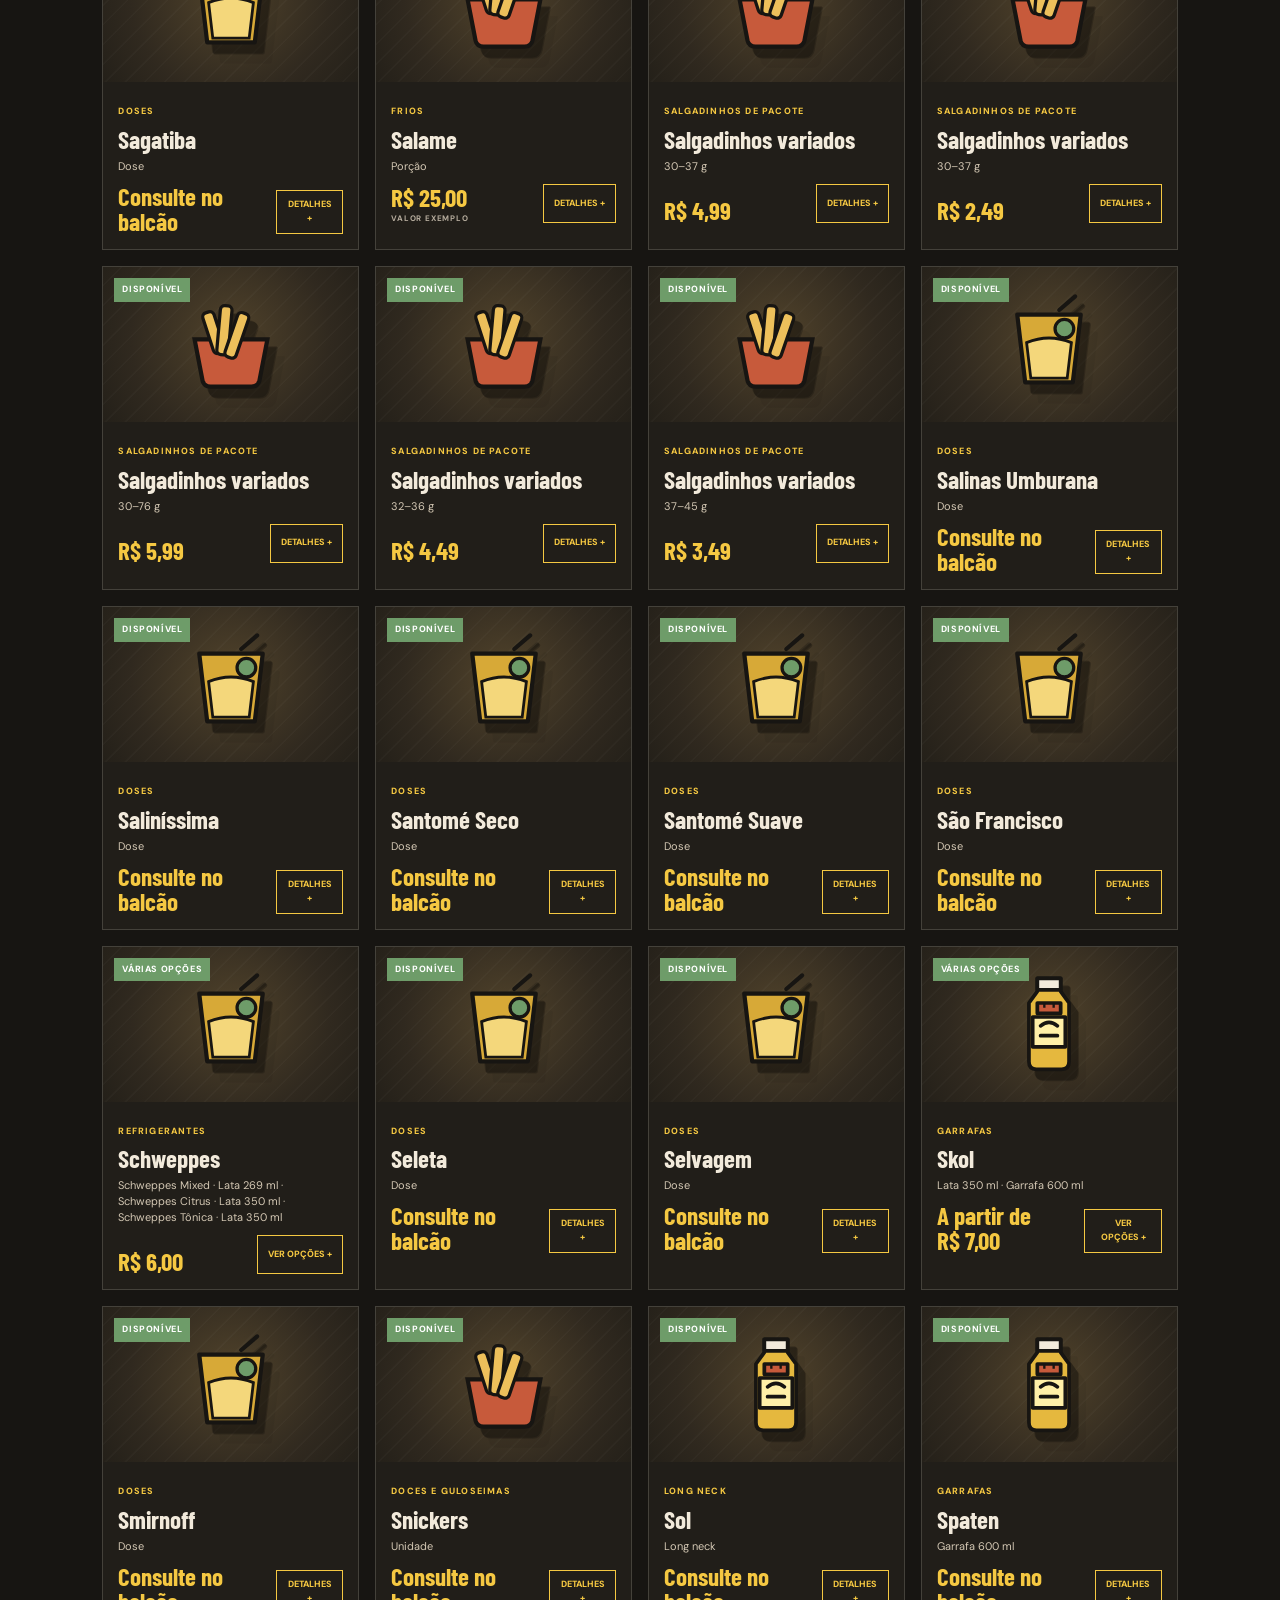
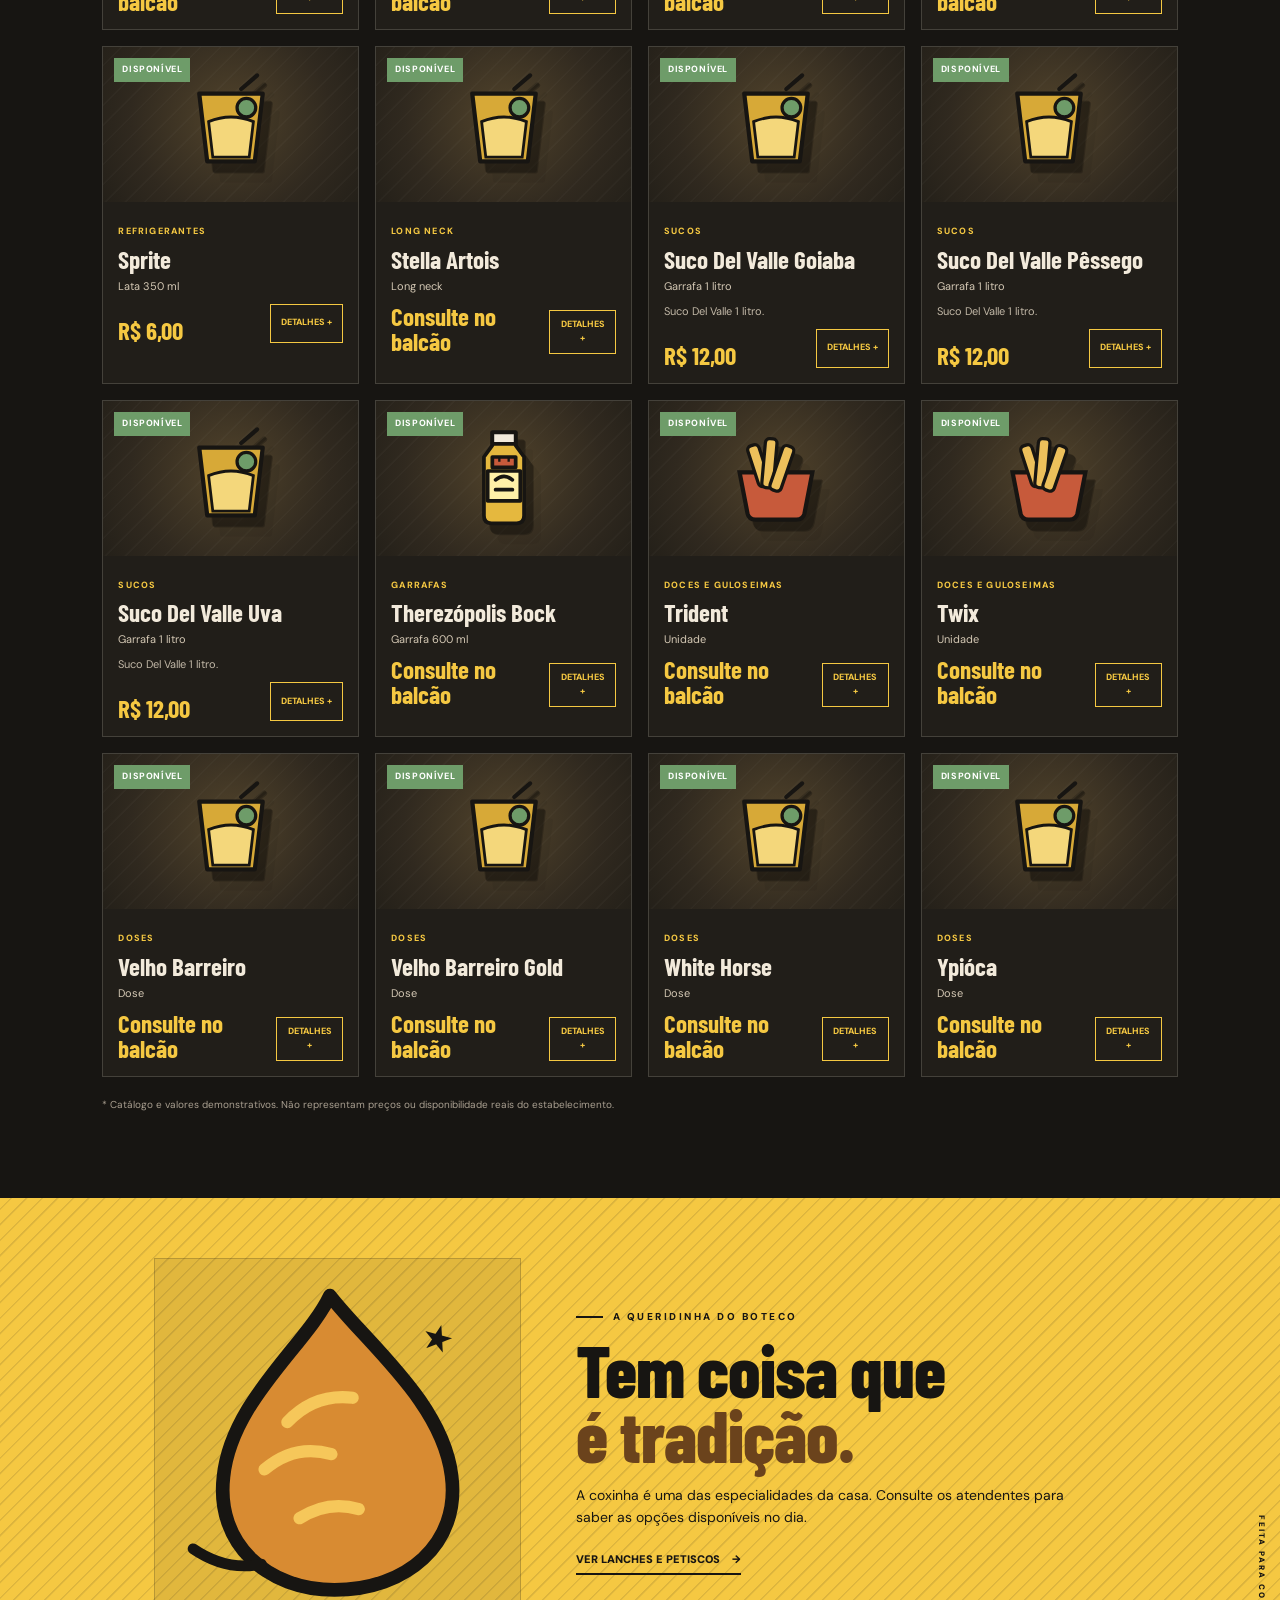
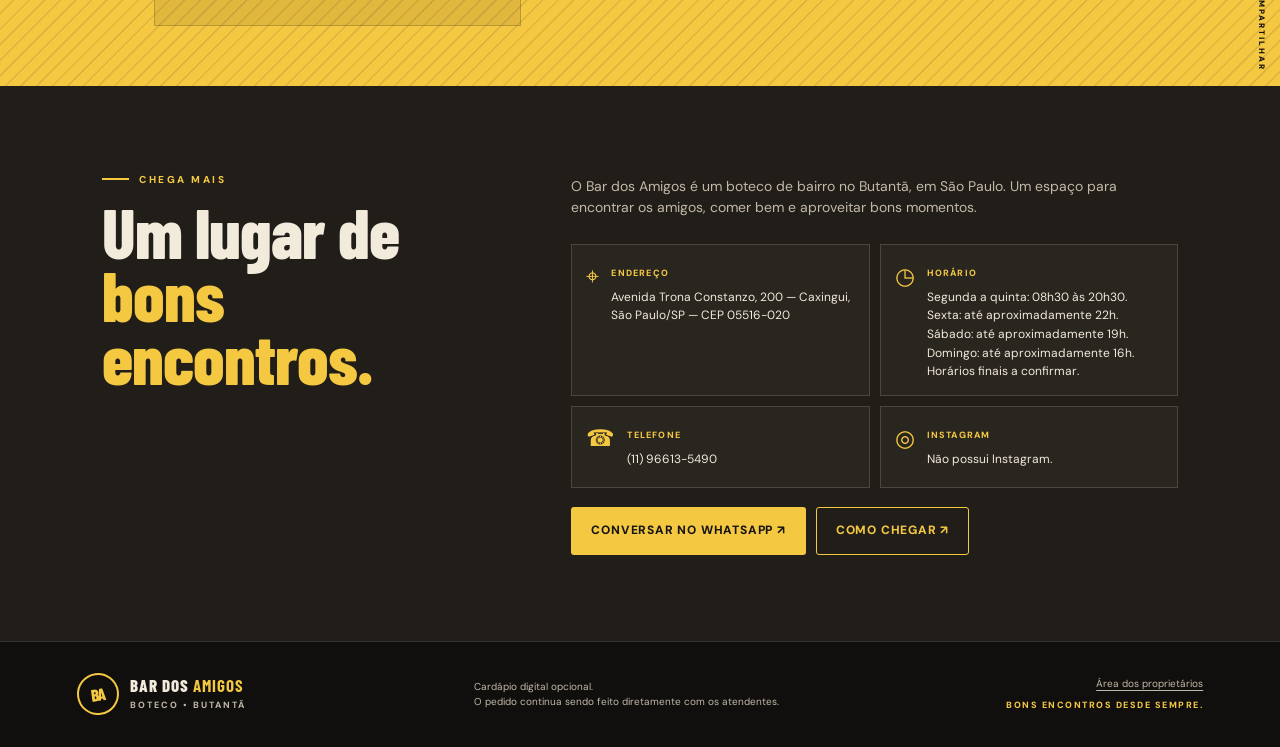
==== commit ed877c78: "Use coxinha artwork in featured section" ====
--- a/index.html
+++ b/index.html
@@ -65,6 +65,8 @@
         <div id="category-list" class="category-list" aria-label="Categorias"></div>
       </div>
 
+      <div id="category-overview" class="category-overview" aria-label="Categorias do cardápio" hidden></div>
+
       <div class="product-toolbar">
         <div>
           <p class="eyebrow">MENU DO BOTECO</p>
@@ -88,7 +90,7 @@
     </section>
 
     <section class="special-section">
-      <div class="special-illustration" aria-hidden="true"><span>🥟</span><i>★</i></div>
+      <div class="special-illustration" aria-hidden="true"><img src="assets/ilustracoes/coxinha.svg" alt=""><i>★</i></div>
       <div class="special-copy">
         <p class="eyebrow"><span class="eyebrow-line"></span> A QUERIDINHA DO BOTECO</p>
         <h2>Tem coisa que<br><em>é tradição.</em></h2>
@@ -137,3 +139,4 @@
   <script src="js/app.js"></script>
 </body>
 </html>
+
--- a/css/style.css
+++ b/css/style.css
@@ -95,7 +95,9 @@
 .product-info { padding: 15px; }
 .product-category { color: var(--yellow); font-size: 9px; font-weight: 800; letter-spacing: 1.2px; text-transform: uppercase; }
 .product-info h4 { margin: 5px 0 3px; font: 700 25px/1 var(--display); }
-.product-info p { min-height: 39px; margin: 8px 0 12px; color: var(--muted); font-size: 11px; line-height: 1.45; }
+.product-info p { margin: 7px 0 9px; color: var(--muted); font-size: 11px; line-height: 1.45; }
+.product-info .product-presentation { color: #d4c8b4; }
+.product-info .product-description { margin-top: 3px; }
 .product-bottom { display: flex; justify-content: space-between; align-items: end; gap: 8px; }
 .product-price { color: var(--yellow); font: 700 25px/1 var(--display); }
 .product-price small { display: block; margin-top: 3px; color: #b6ac9d; font: 700 8px var(--body); letter-spacing: .8px; }
@@ -190,7 +192,7 @@
   .product-illustration { font-size: 58px; }
   .product-info { padding: 11px; }
   .product-info h4 { font-size: 22px; }
-  .product-info p { min-height: 48px; font-size: 10px; }
+  .product-info p { min-height: 0; font-size: 10px; }
   .product-price { font-size: 22px; }
   .product-bottom { align-items: stretch; flex-direction: column; }
   .detail-button { width: 100%; }
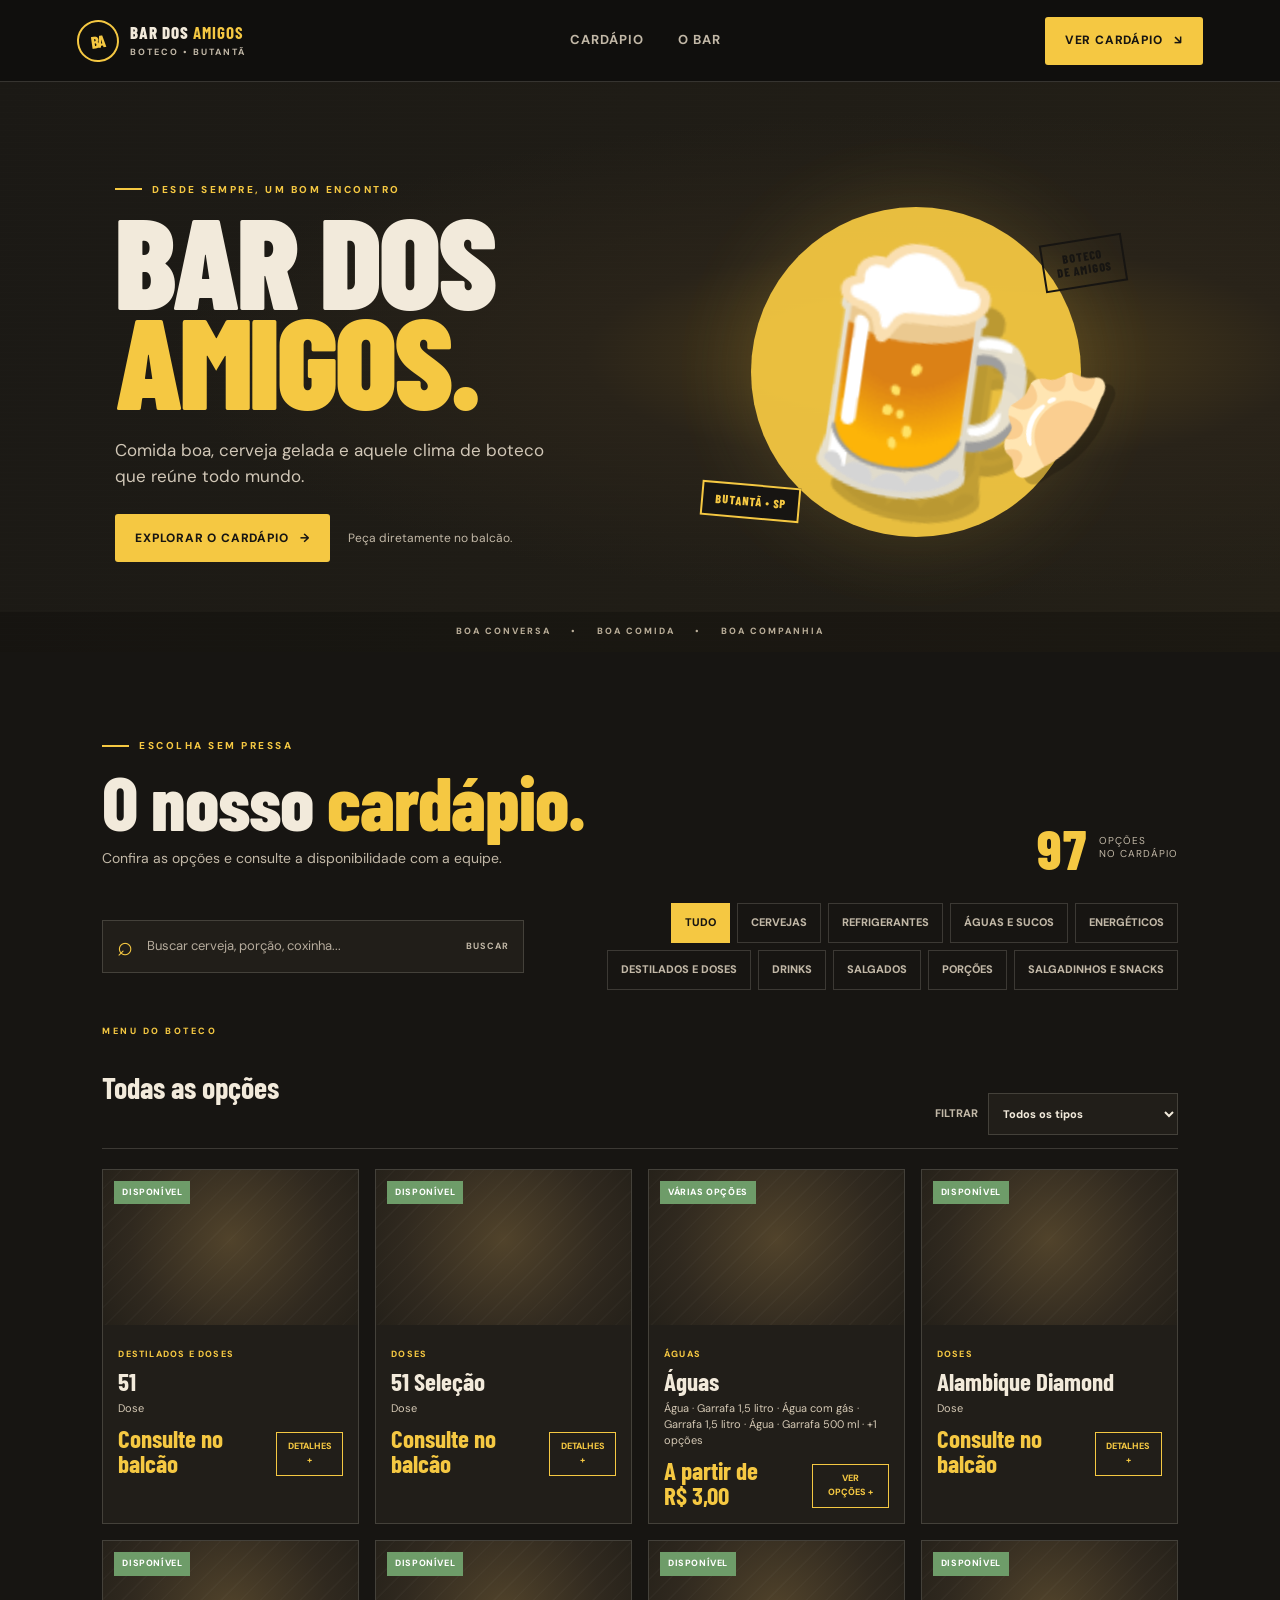
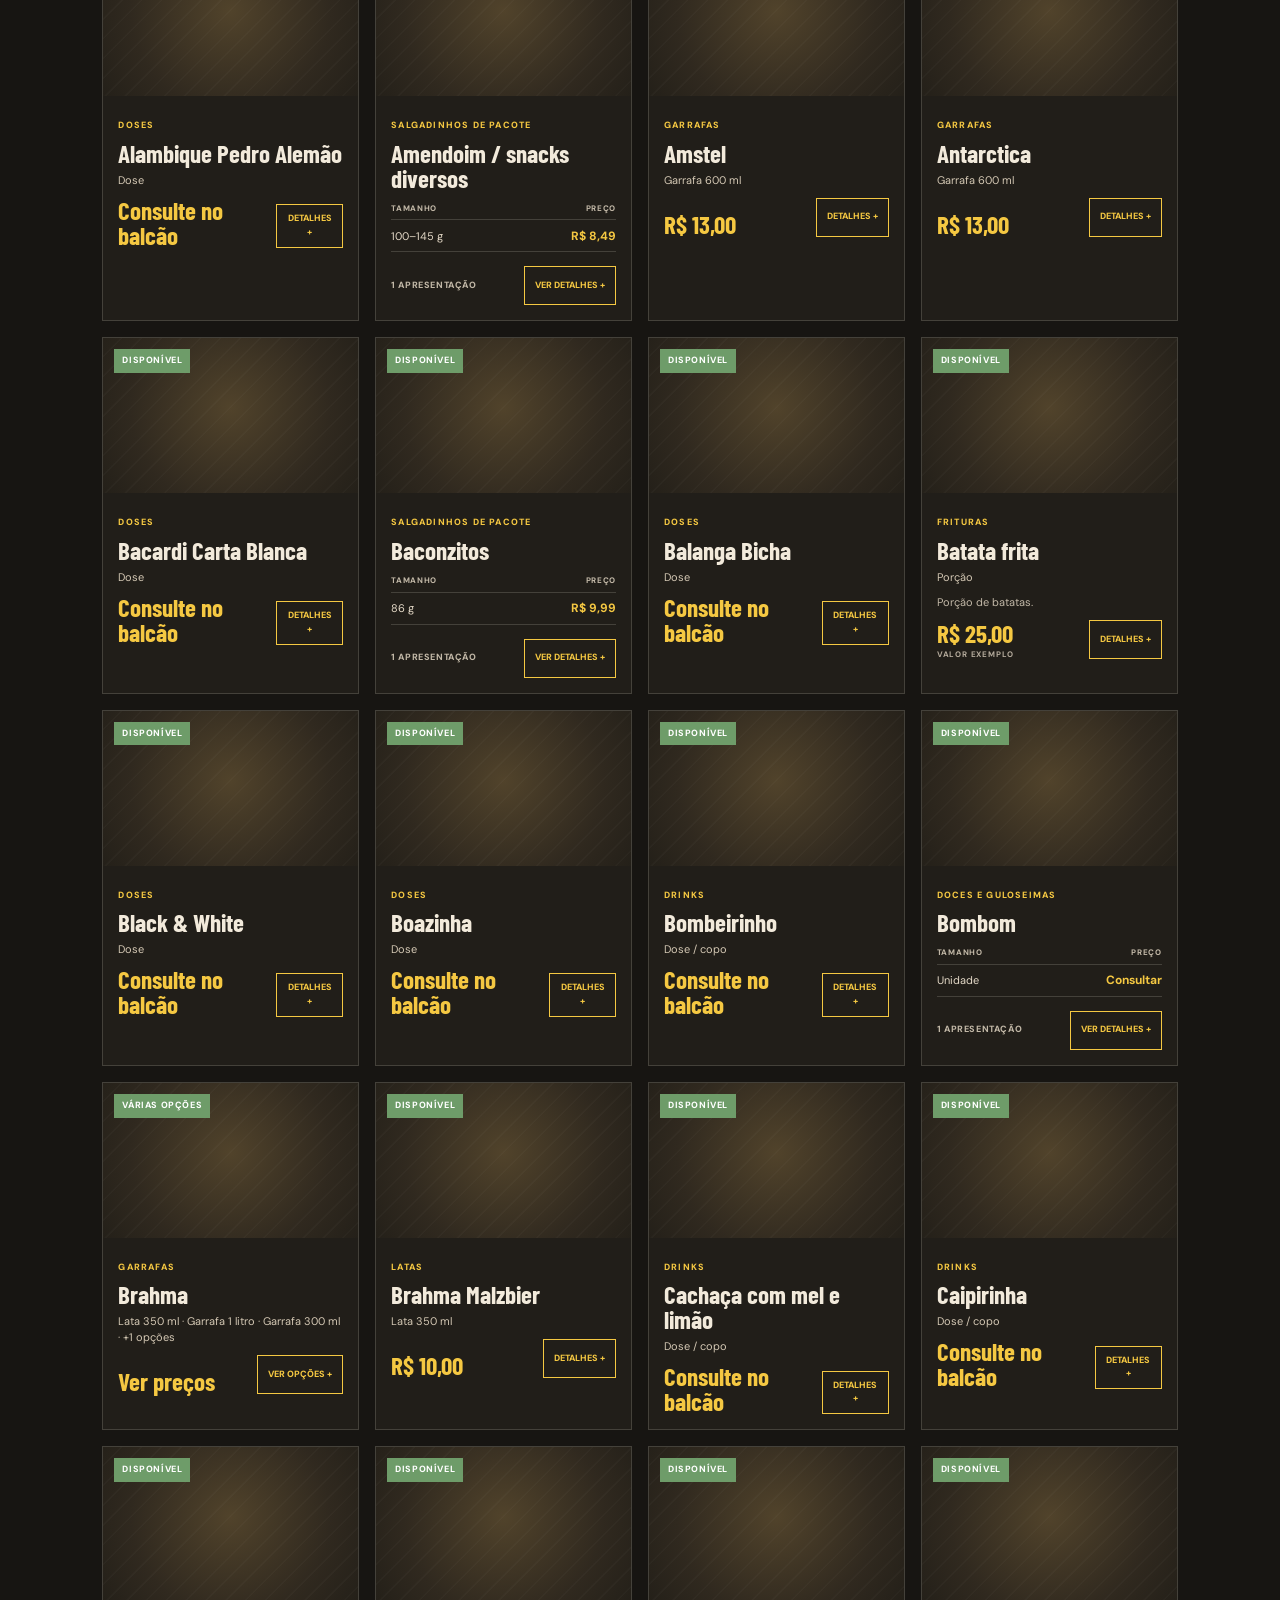
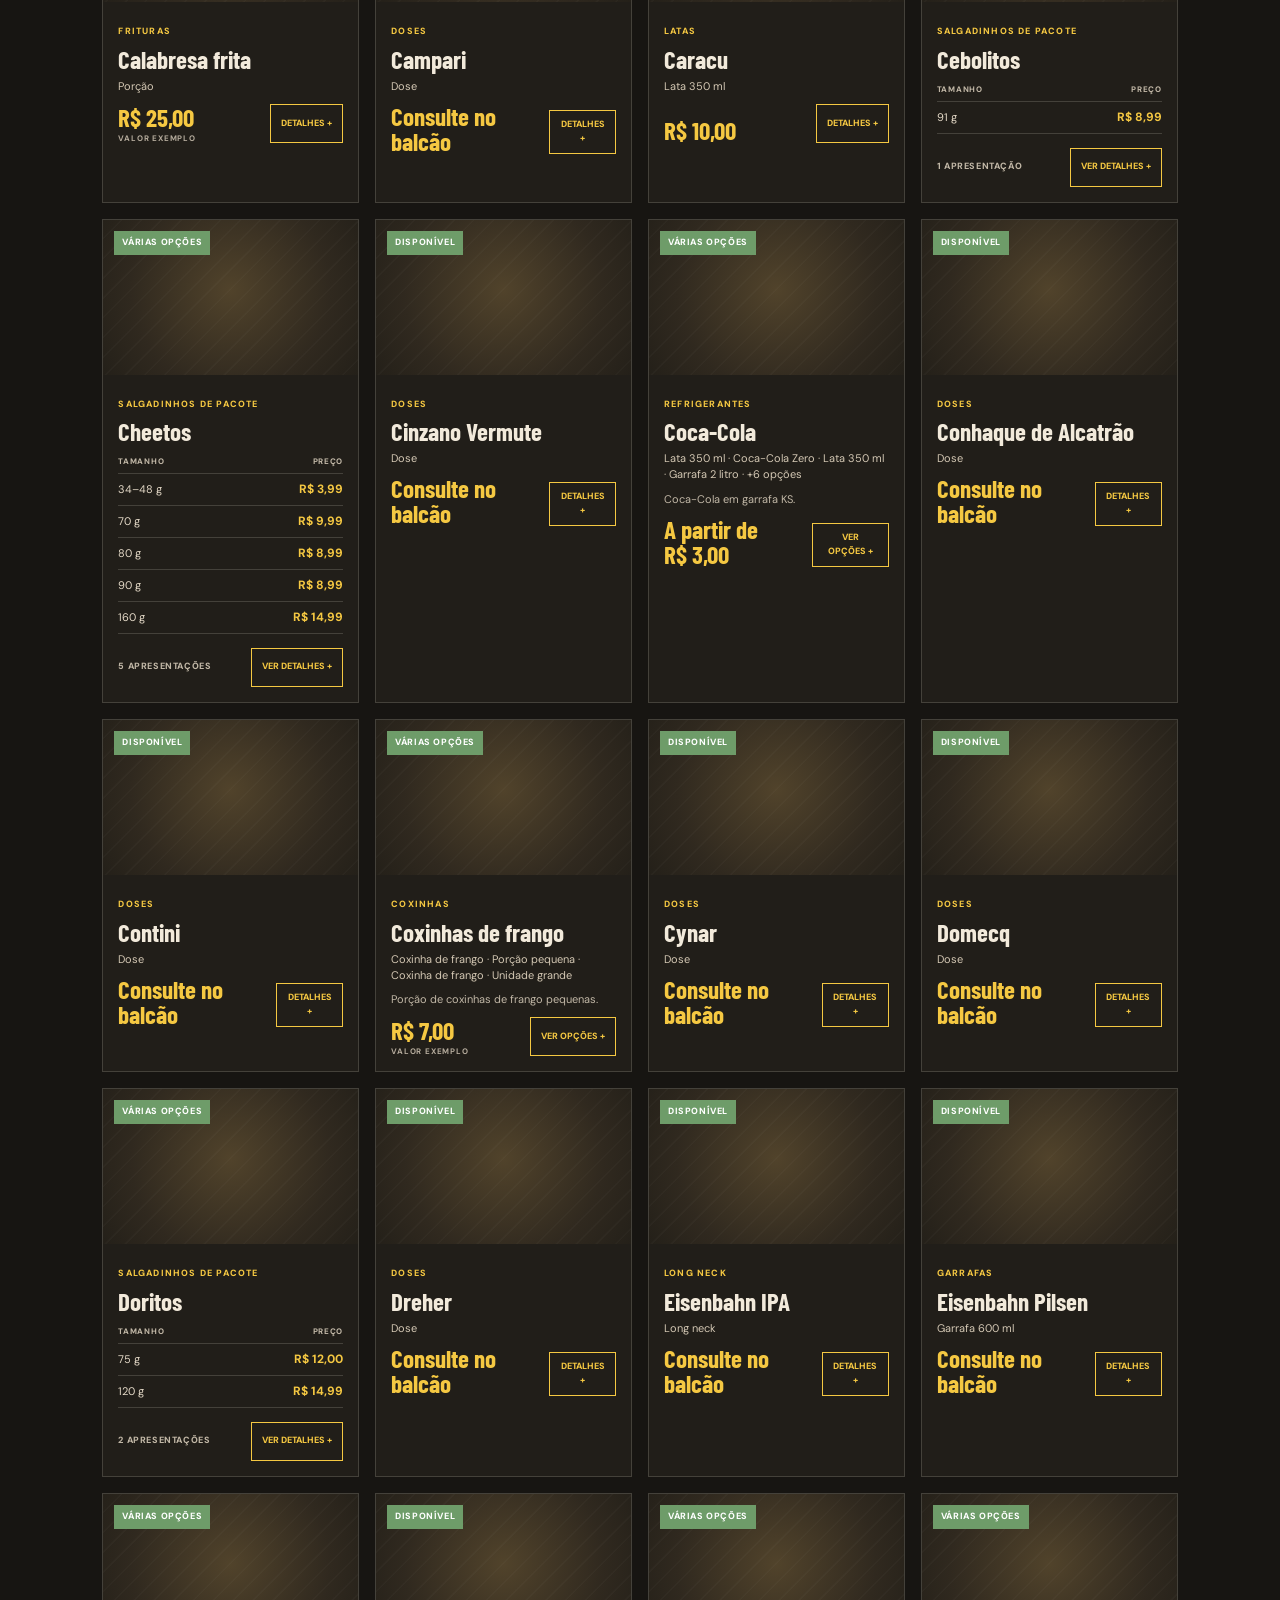
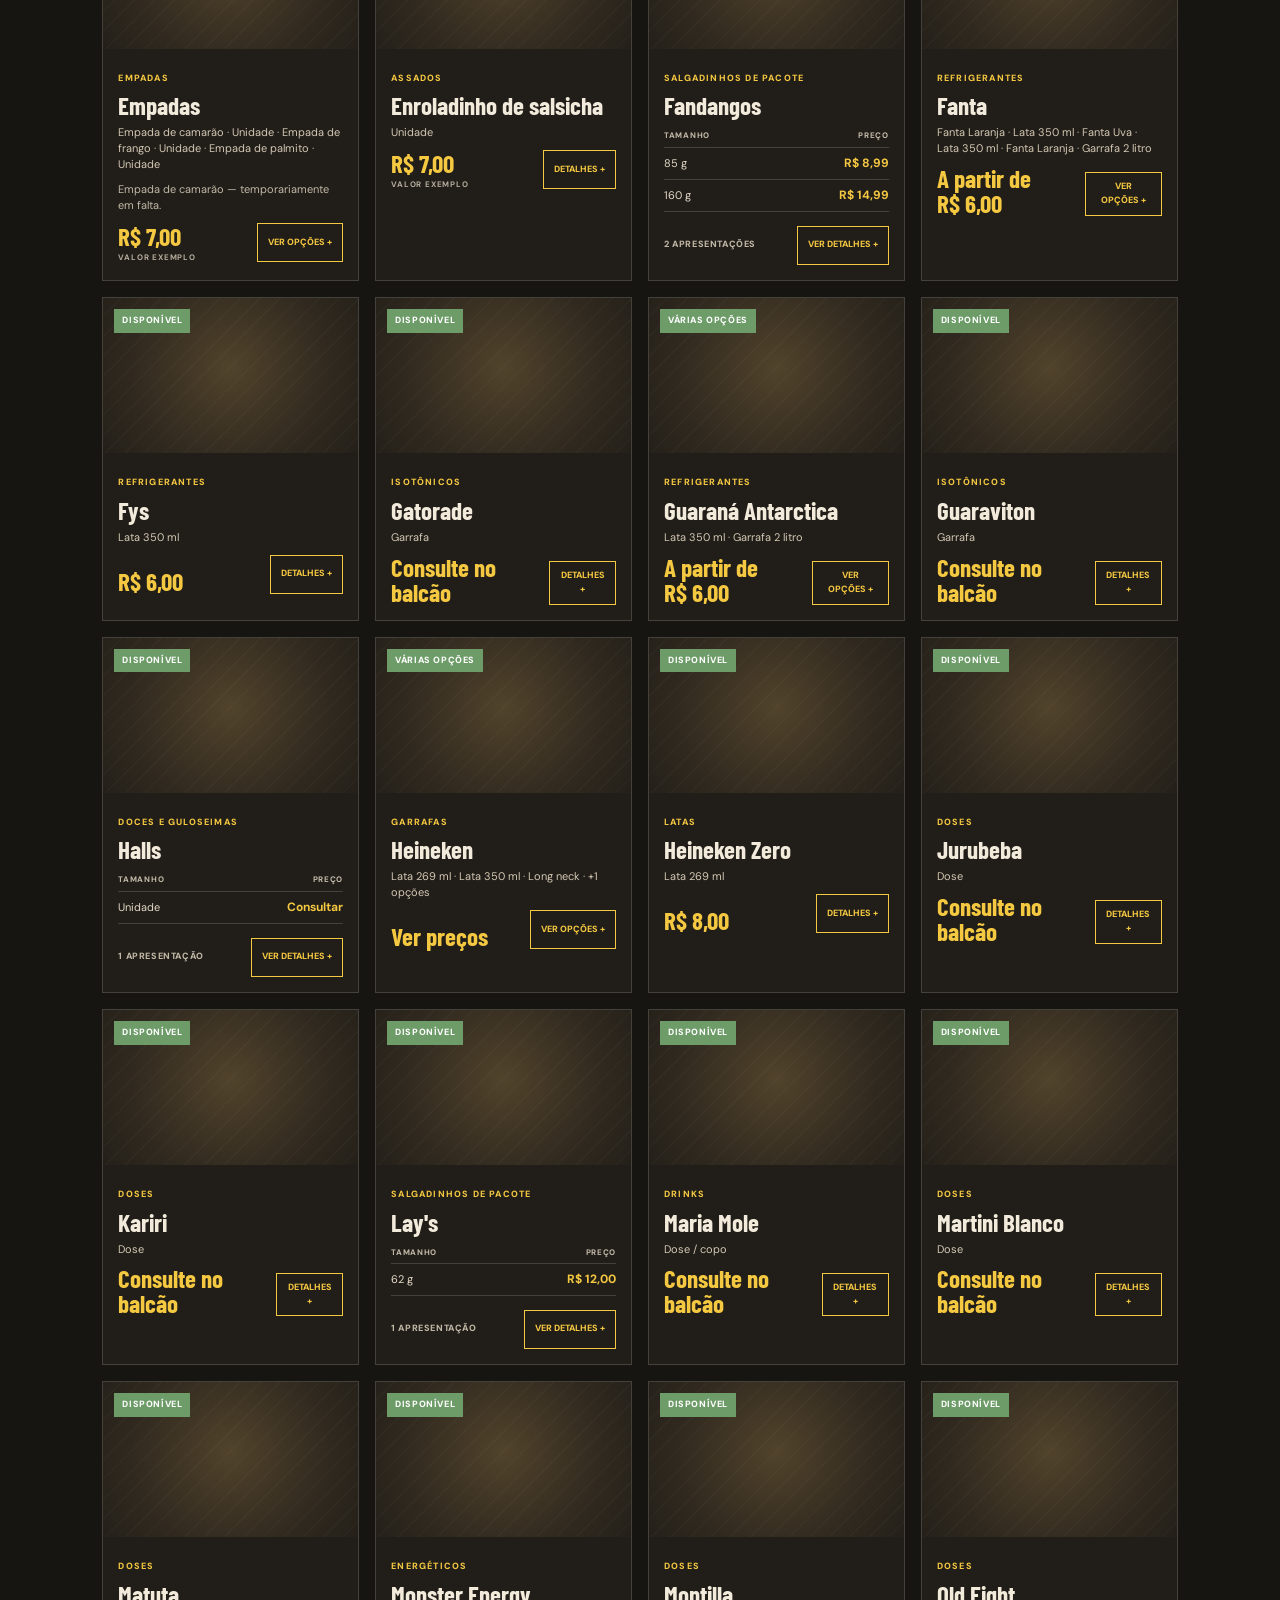
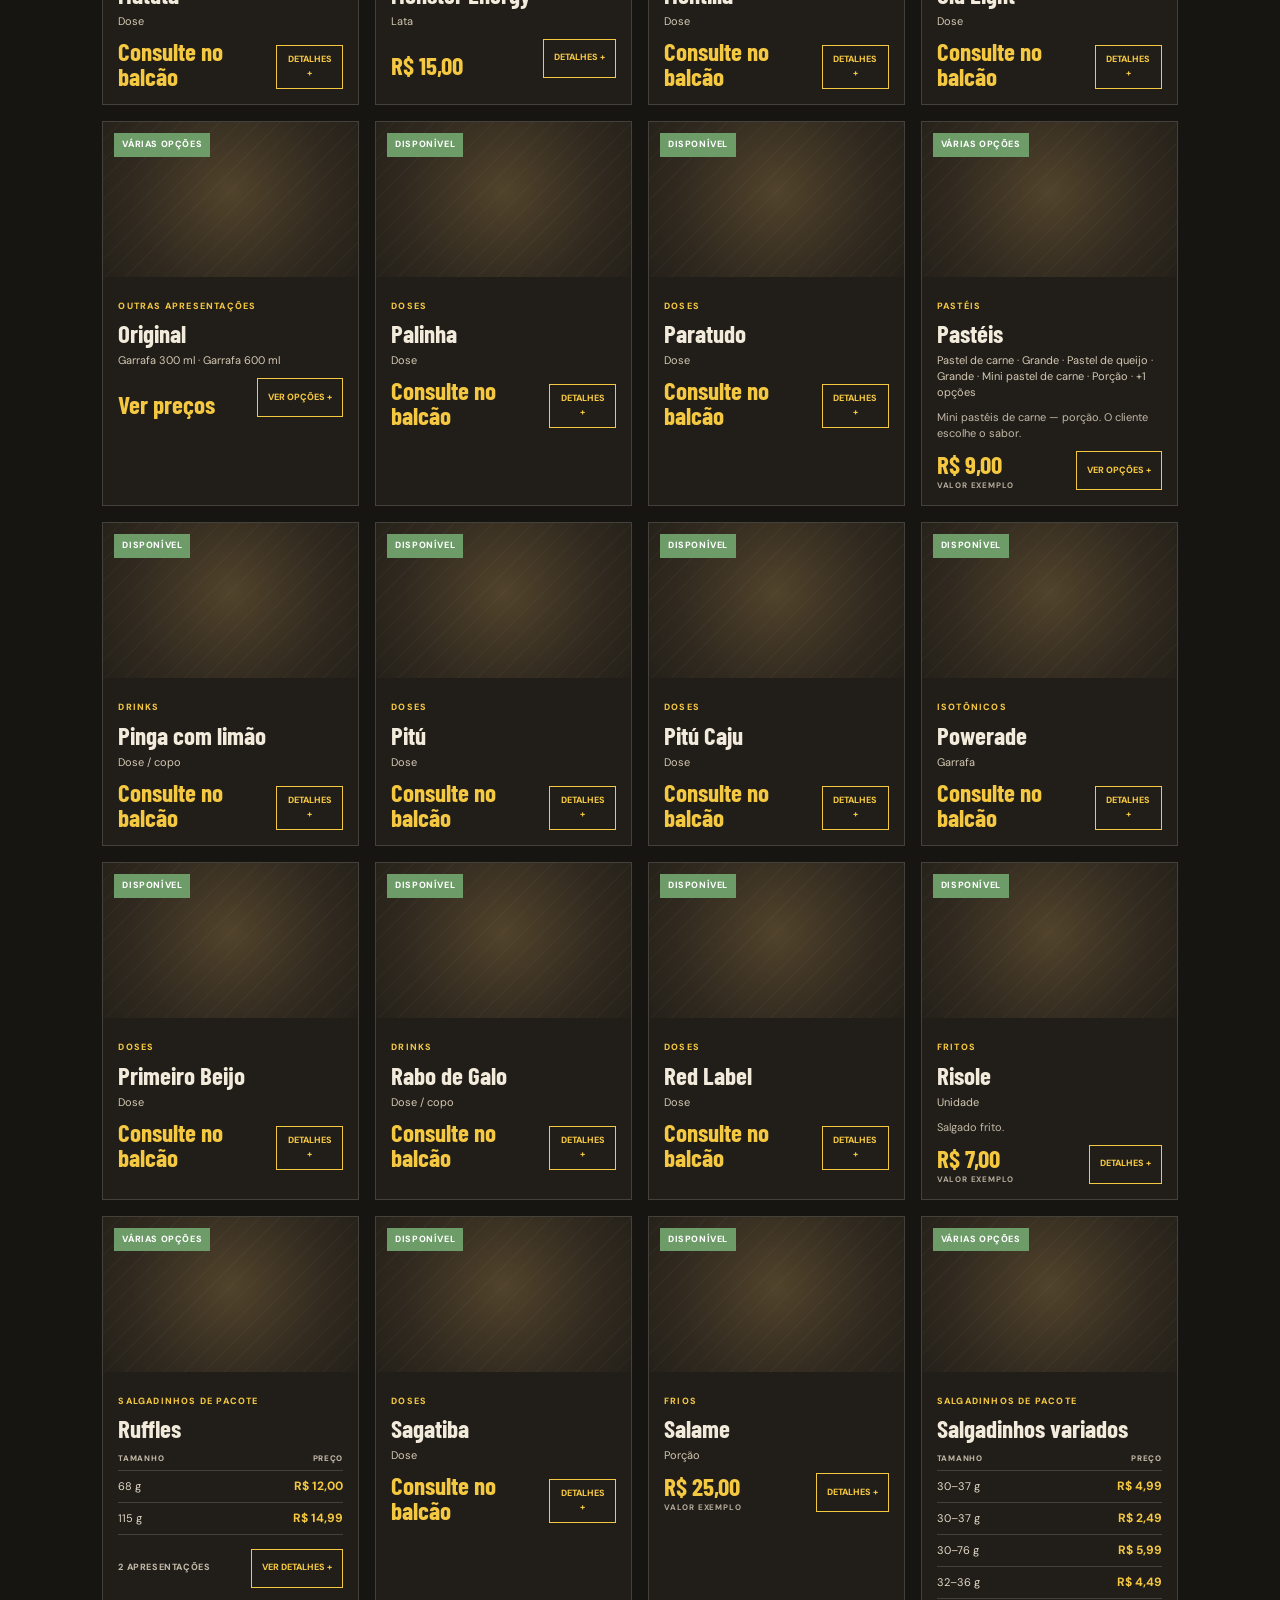
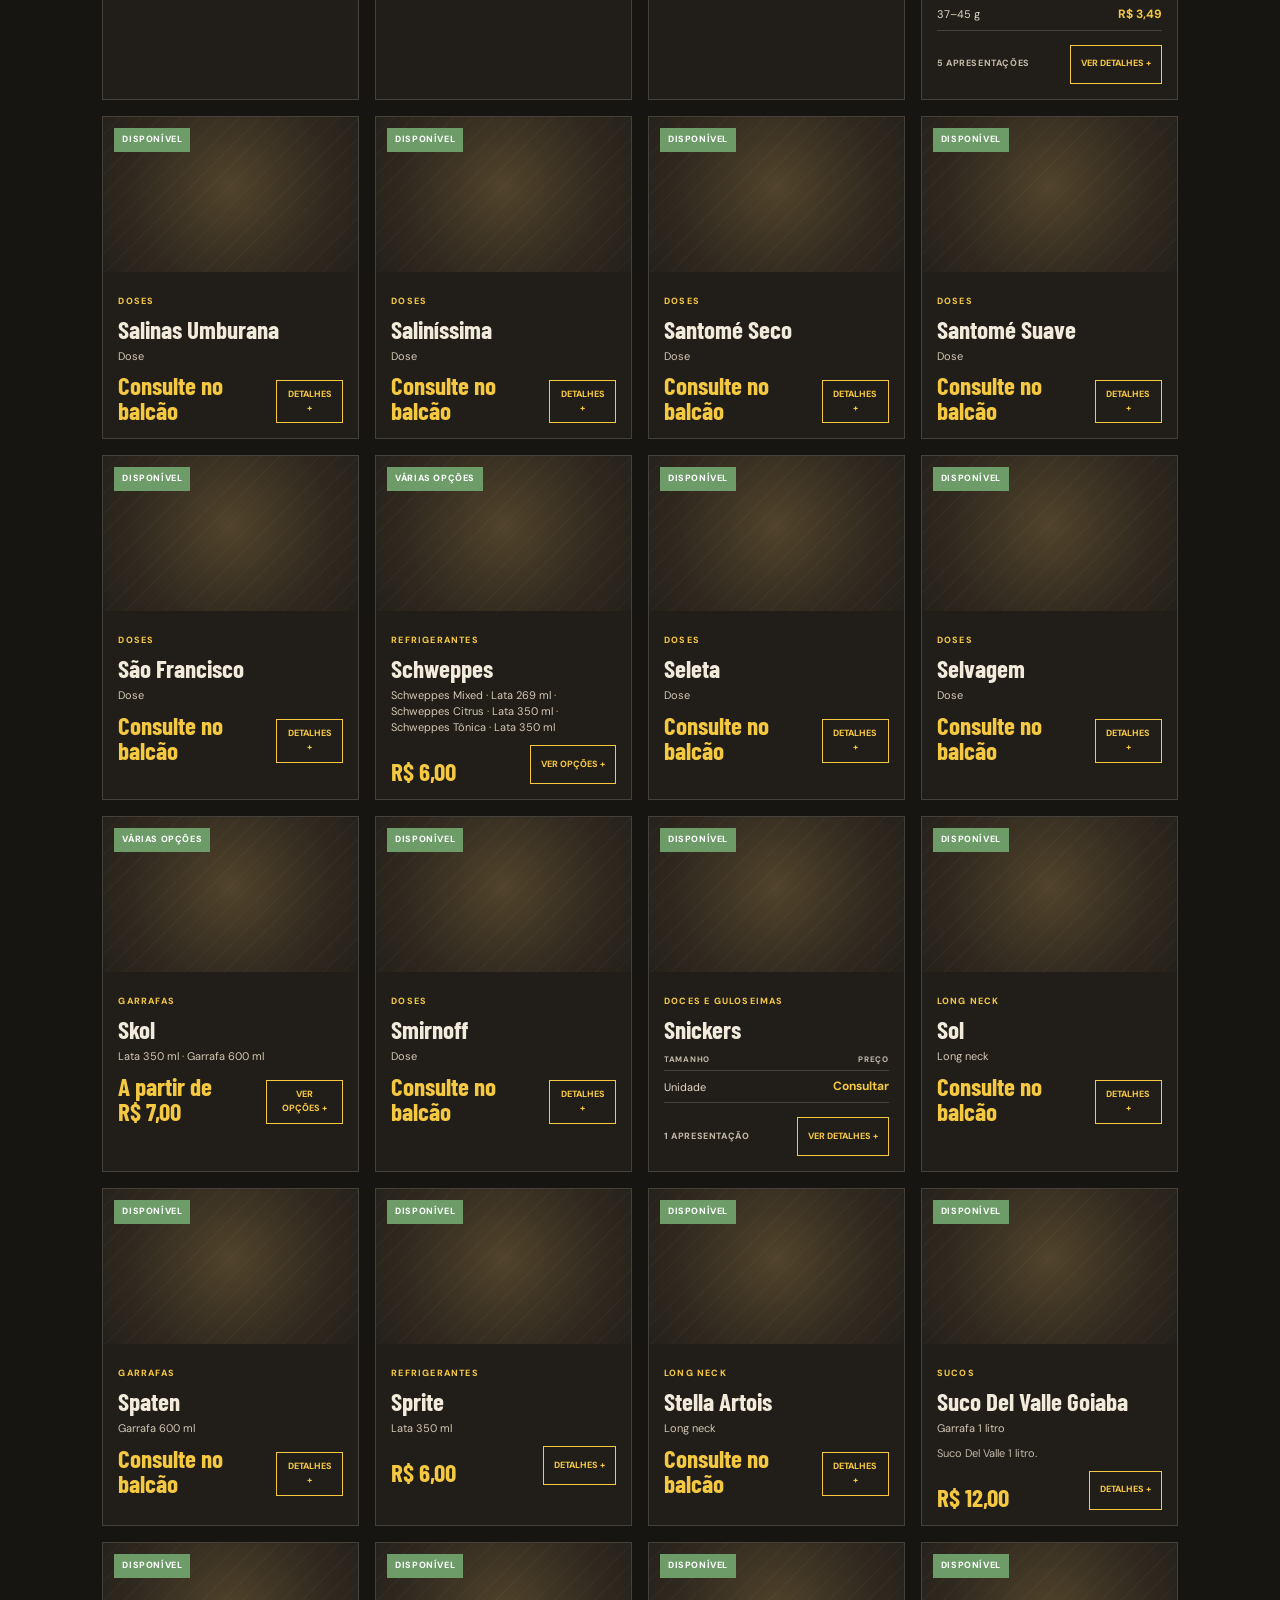
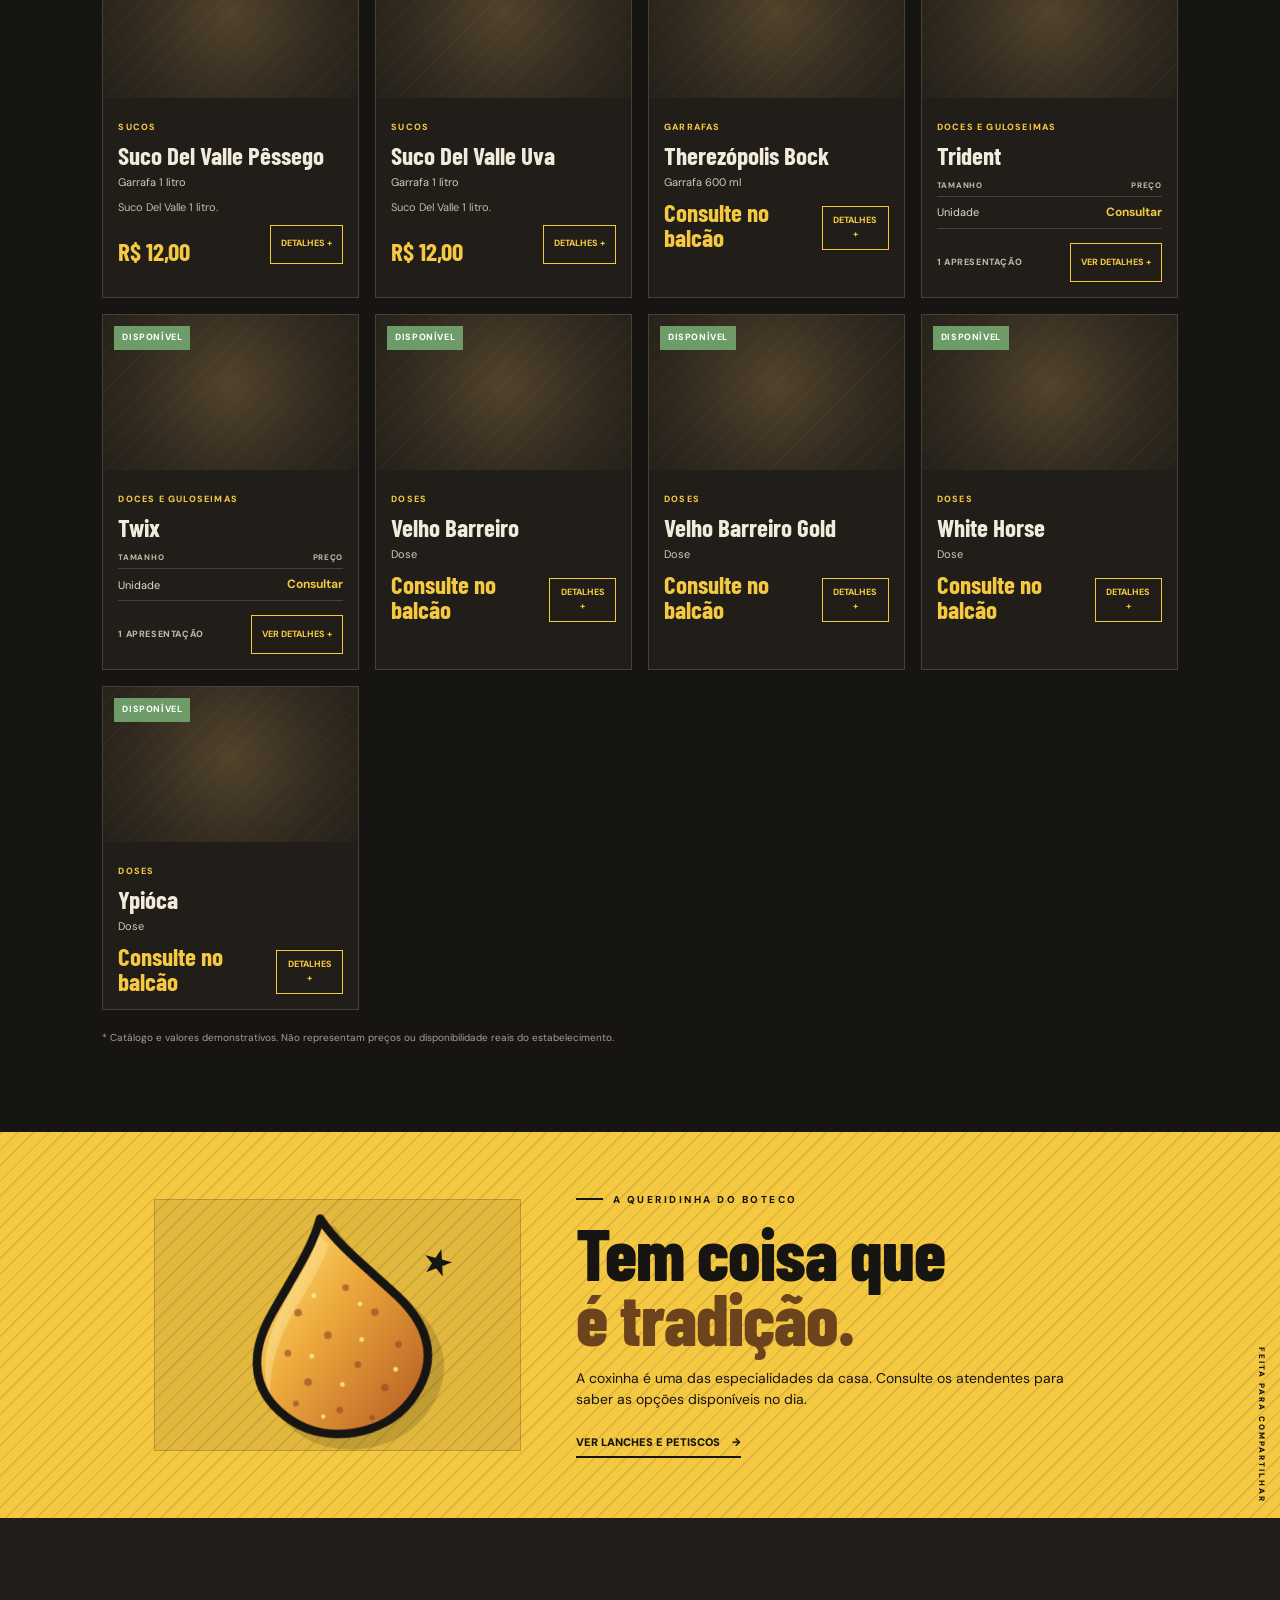
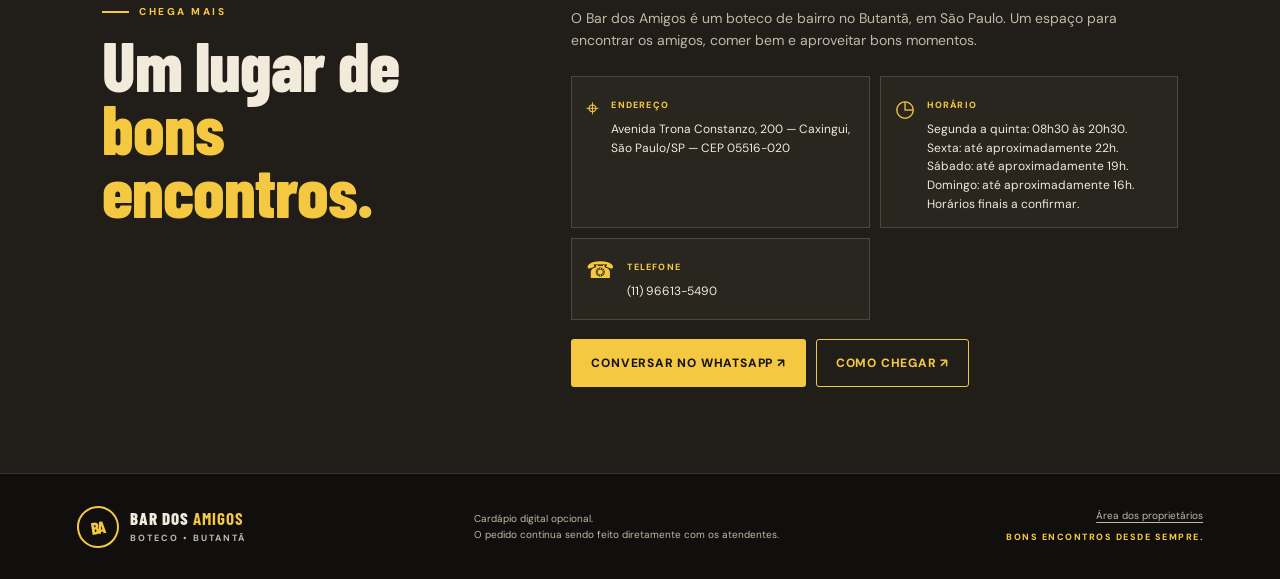
==== commit 4da5a44d: "Group snack variants in public menu" ====
--- a/index.html
+++ b/index.html
@@ -111,7 +111,6 @@
           <article class="about-item"><span class="about-icon">⌖</span><div><small>ENDEREÇO</small><p data-about="endereco">A preencher pelos proprietários</p></div></article>
           <article class="about-item"><span class="about-icon">◷</span><div><small>HORÁRIO</small><p data-about="horario">A preencher pelos proprietários</p></div></article>
           <article class="about-item"><span class="about-icon">☎</span><div><small>TELEFONE</small><p data-about="telefone">A preencher pelos proprietários</p></div></article>
-          <article class="about-item"><span class="about-icon">◎</span><div><small>INSTAGRAM</small><p data-about="instagram">A preencher pelos proprietários</p></div></article>
         </div>
         <div class="about-actions">
           <a id="whatsapp-link" class="button button-yellow" href="#" hidden>Conversar no WhatsApp ↗</a>
--- a/css/style.css
+++ b/css/style.css
@@ -78,6 +78,13 @@
 .category-list { display: flex; flex-wrap: wrap; justify-content: end; gap: 7px; }
 .category-chip { min-height: 40px; padding: 8px 13px; border: 1px solid var(--line); background: transparent; color: var(--muted); cursor: pointer; font-size: 11px; font-weight: 800; text-transform: uppercase; }
 .category-chip:hover, .category-chip.active { background: var(--yellow); color: var(--ink); border-color: var(--yellow); }
+.category-overview { display: none; }
+.category-overview[hidden], .category-list[hidden], .product-toolbar[hidden], .product-grid[hidden] { display: none !important; }
+.category-card { min-width: 0; min-height: 94px; display: grid; grid-template-columns: minmax(0,1fr) auto; grid-template-rows: 1fr auto; align-items: end; gap: 7px 12px; padding: 15px; border: 1px solid var(--line); background: var(--ink-2); color: var(--paper); text-align: left; cursor: pointer; }
+.category-card:hover, .category-card:focus-visible { border-color: var(--yellow); background: #2a261f; }
+.category-card strong { align-self: start; grid-column: 1/-1; font: 700 24px/1 var(--display); }
+.category-card > span:not(.category-card-arrow) { color: var(--muted); font-size: 11px; }
+.category-card-arrow { color: var(--yellow); font-size: 19px; line-height: 1; }
 .product-toolbar { display: flex; align-items: end; justify-content: space-between; gap: 18px; margin-bottom: 20px; padding-bottom: 13px; border-bottom: 1px solid var(--line); }
 .product-toolbar .eyebrow { margin-bottom: 3px; font-size: 9px; }
 .product-toolbar h3 { font: 700 30px var(--display); }
@@ -101,6 +108,13 @@
 .product-bottom { display: flex; justify-content: space-between; align-items: end; gap: 8px; }
 .product-price { color: var(--yellow); font: 700 25px/1 var(--display); }
 .product-price small { display: block; margin-top: 3px; color: #b6ac9d; font: 700 8px var(--body); letter-spacing: .8px; }
+.product-variants-heading { display: grid; grid-template-columns: minmax(0,1fr) auto; gap: 8px; margin-top: 11px; color: var(--muted); font-size: 8px; font-weight: 800; letter-spacing: .7px; text-transform: uppercase; }
+.product-variants { display: grid; margin: 5px 0 14px; padding: 0; list-style: none; border-top: 1px solid var(--line); }
+.product-variant-row { display: grid; grid-template-columns: minmax(0,1fr) auto; align-items: center; gap: 8px; min-height: 32px; padding: 5px 0; border-bottom: 1px solid var(--line); }
+.product-variant-size { min-width: 0; color: #e4d9c7; font-size: 11px; line-height: 1.3; }
+.product-variant-price { color: var(--yellow); font-size: 12px; white-space: nowrap; }
+.product-variants-count { color: var(--muted); font-size: 9px; font-weight: 800; letter-spacing: .6px; text-transform: uppercase; }
+.product-bottom--variants { align-items: center; }
 .detail-button { min-height: 39px; padding: 7px 10px; border: 1px solid var(--yellow); background: transparent; color: var(--yellow); cursor: pointer; font-size: 9px; font-weight: 800; text-transform: uppercase; }
 .detail-button:hover { background: var(--yellow); color: var(--ink); }
 .demo-disclaimer { margin: 20px 0 0; color: #a99f90; font-size: 10px; }
@@ -112,7 +126,7 @@
 .special-section { min-height: 380px; padding: 60px clamp(24px,12vw,170px); display: grid; grid-template-columns: .8fr 1.2fr; align-items: center; gap: 55px; position: relative; overflow: hidden; background: var(--yellow); color: var(--ink); }
 .special-section::before { content: ""; position: absolute; inset: 0; opacity: .12; background: repeating-linear-gradient(-45deg,transparent 0 9px,#211e19 10px 11px); }
 .special-illustration { position: relative; z-index: 1; display: grid; place-items: center; min-height: 250px; background: rgba(23,21,18,.09); border: 1px solid rgba(23,21,18,.2); }
-.special-illustration span { font-size: clamp(100px,15vw,170px); filter: drop-shadow(10px 13px 0 rgba(0,0,0,.12)); }
+.special-illustration img { position: relative; z-index: 1; width: min(82%,250px); height: auto; filter: drop-shadow(10px 13px 0 rgba(0,0,0,.14)); transform: rotate(-9deg); }
 .special-illustration i { position: absolute; right: 18%; top: 14%; font-style: normal; font-size: 36px; transform: rotate(15deg); }
 .special-copy { position: relative; z-index: 1; }
 .special-copy .eyebrow { color: var(--ink); }
@@ -181,7 +195,11 @@
   .menu-count strong { font-size: 43px; }
   .menu-count { font-size: 8px; }
   .search-field kbd { display: none; }
+  .search-field input { font-size: 16px; }
   .category-list { display: grid; grid-template-columns: repeat(3,minmax(0,1fr)); }
+  .category-overview:not([hidden]) { display: grid; grid-template-columns: repeat(2,minmax(0,1fr)); gap: 9px; margin: -12px 0 23px; }
+  .category-card { min-height: 86px; padding: 12px; }
+  .category-card strong { font-size: 21px; }
   .category-chip { padding: 8px 5px; font-size: 9px; }
   .product-toolbar { align-items: start; flex-direction: column; }
   .product-toolbar h3 { font-size: 27px; }
@@ -198,7 +216,7 @@
   .detail-button { width: 100%; }
   .special-section { grid-template-columns: 1fr; gap: 24px; padding: 45px 24px; }
   .special-illustration { min-height: 180px; }
-  .special-illustration span { font-size: 115px; }
+  .special-illustration img { width: min(70vw,220px); }
   .special-copy h2 { font-size: 58px; }
   .about-section { grid-template-columns: 1fr; gap: 20px; }
   .about-heading h2 { font-size: 58px; }
@@ -231,3 +249,4 @@
 .variant-price { color: #f3c43c; font-weight: 700; }
 .variant-note, .variant-option small { color: #d3c8b6; line-height: 1.45; }
 .variant-option small { font-size: .82rem; }
+
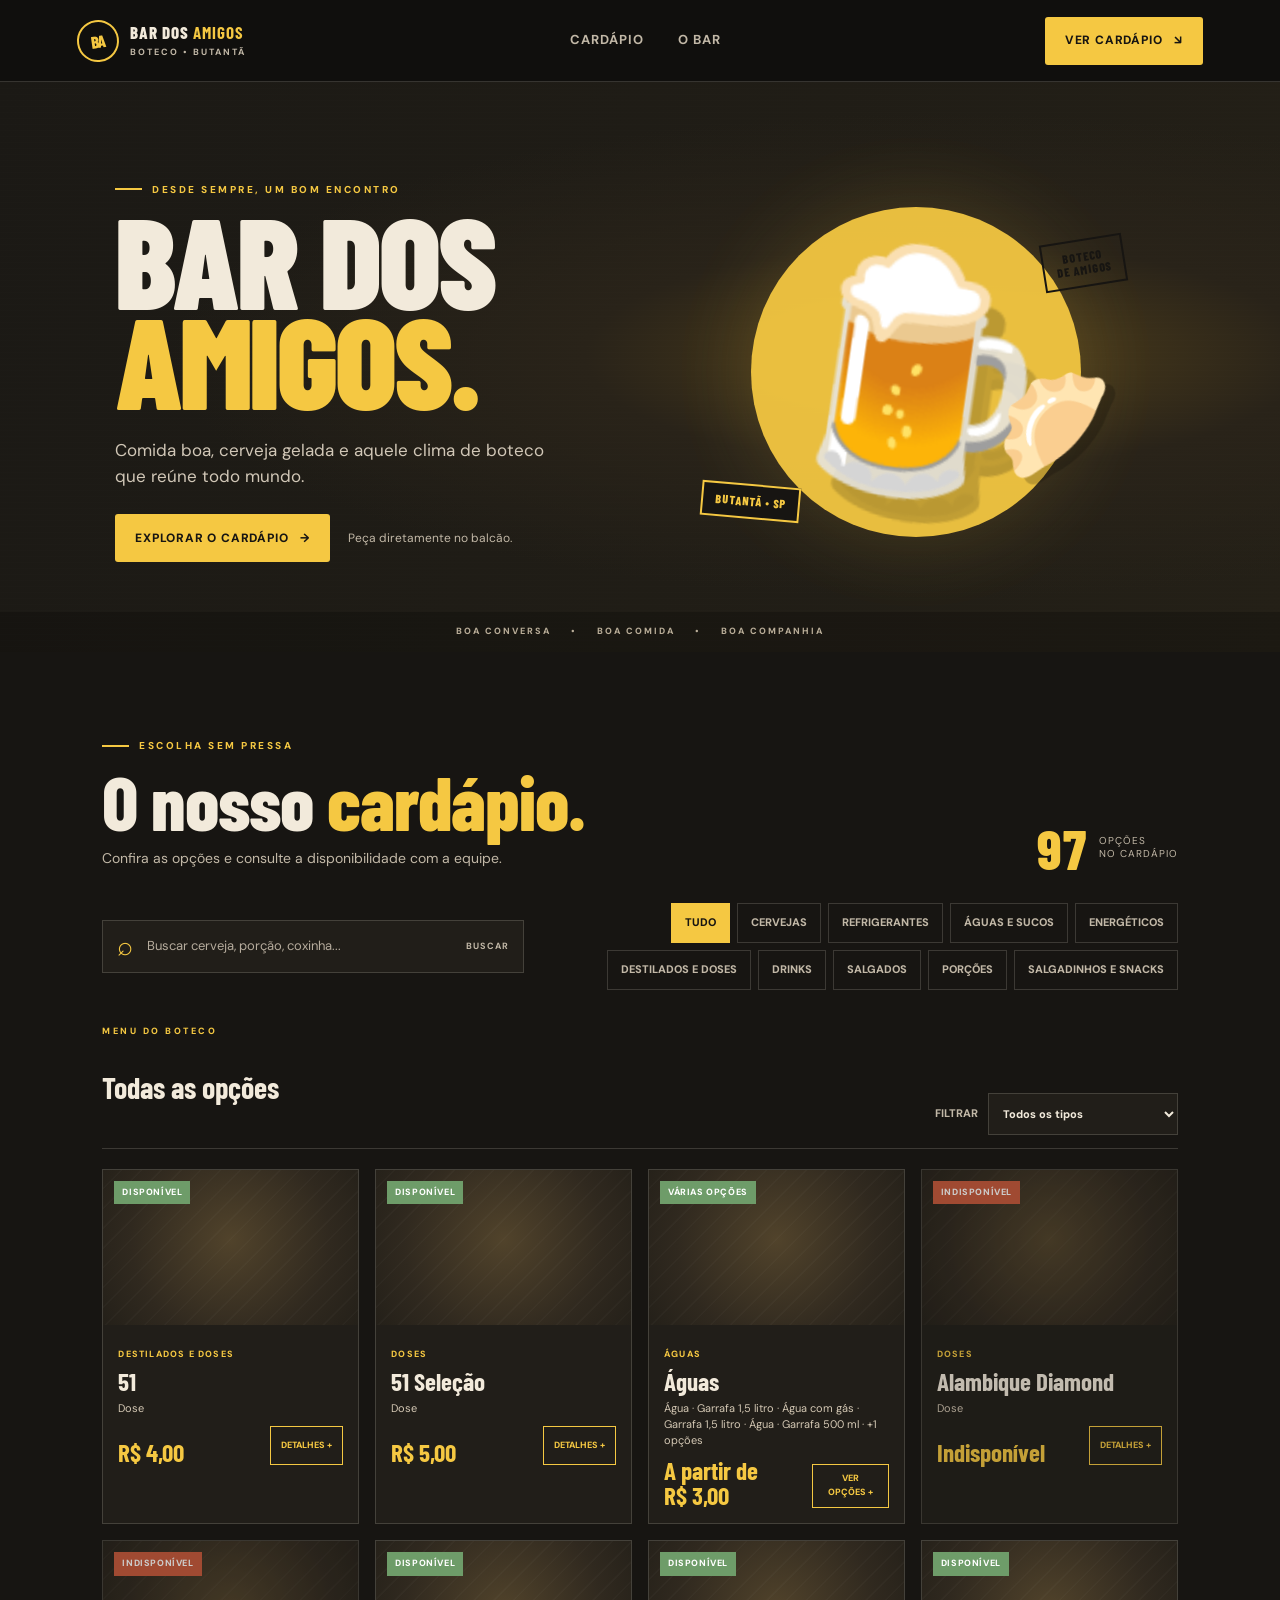
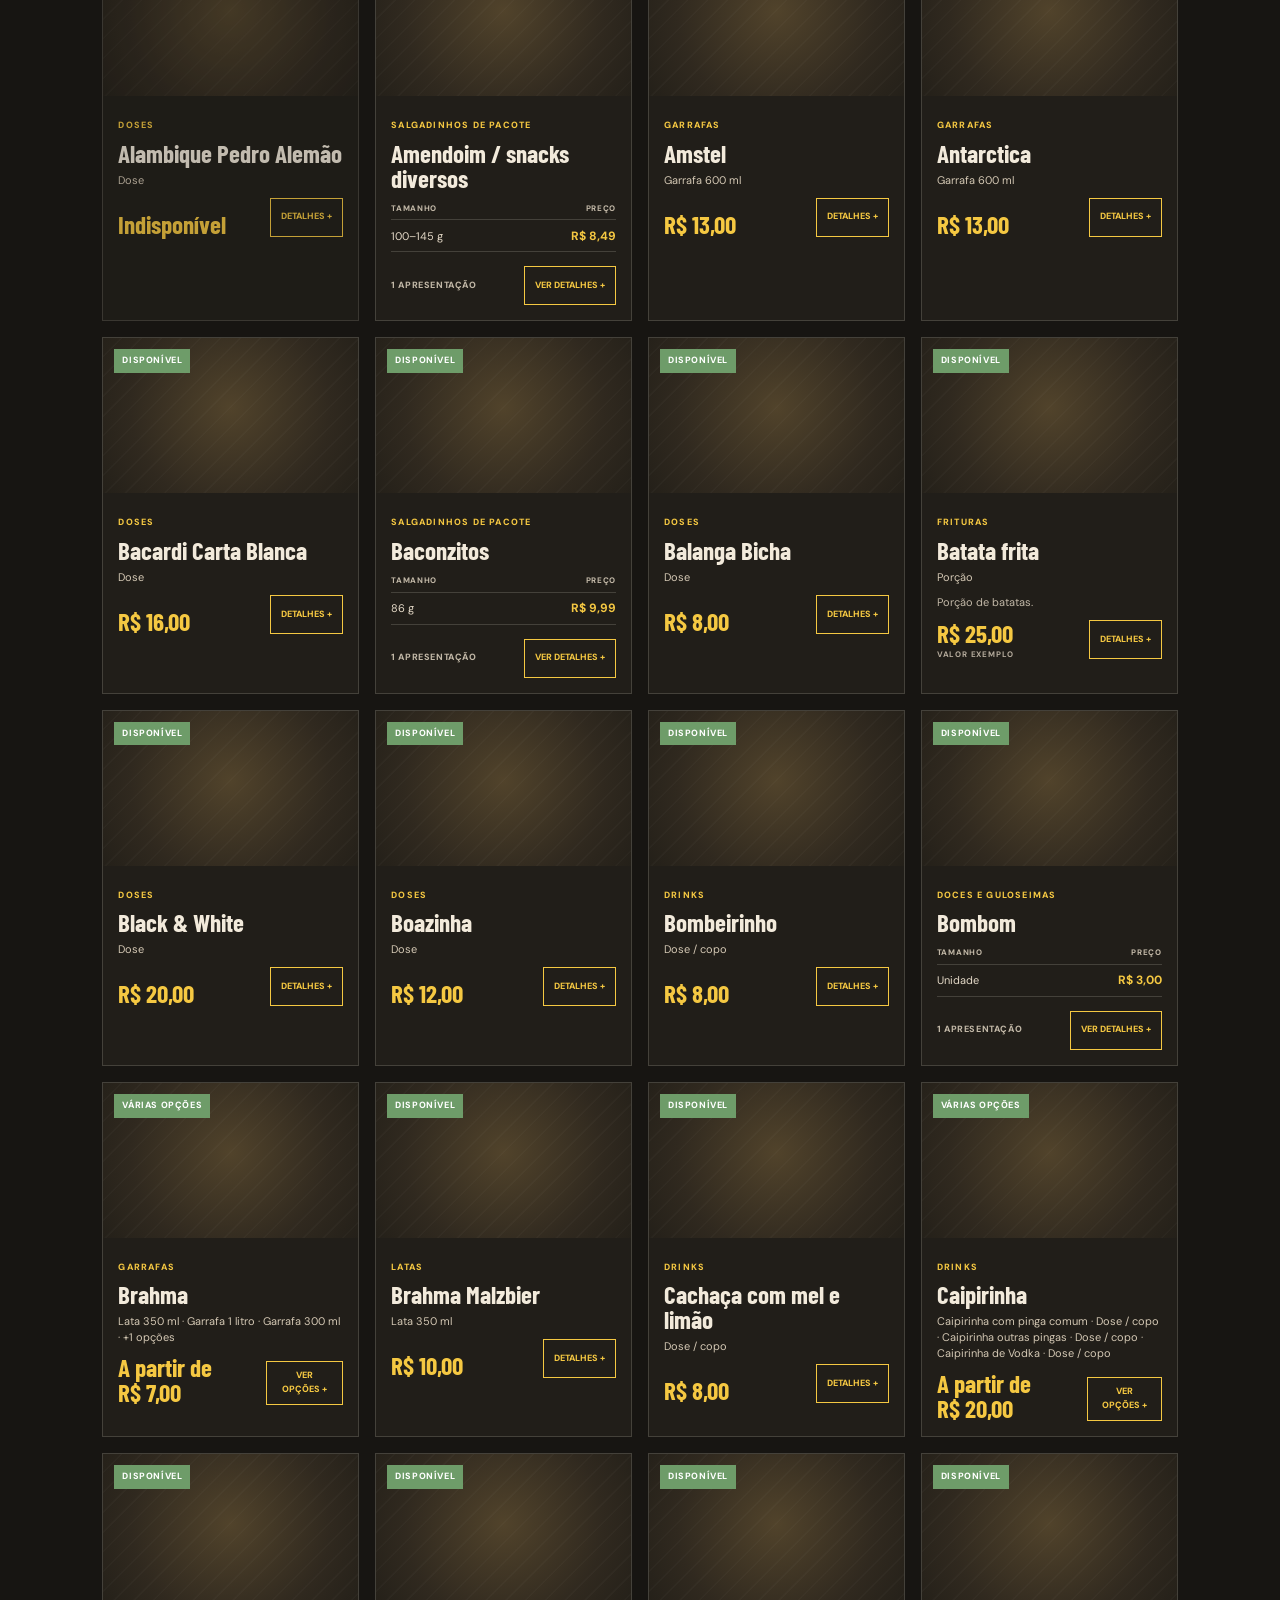
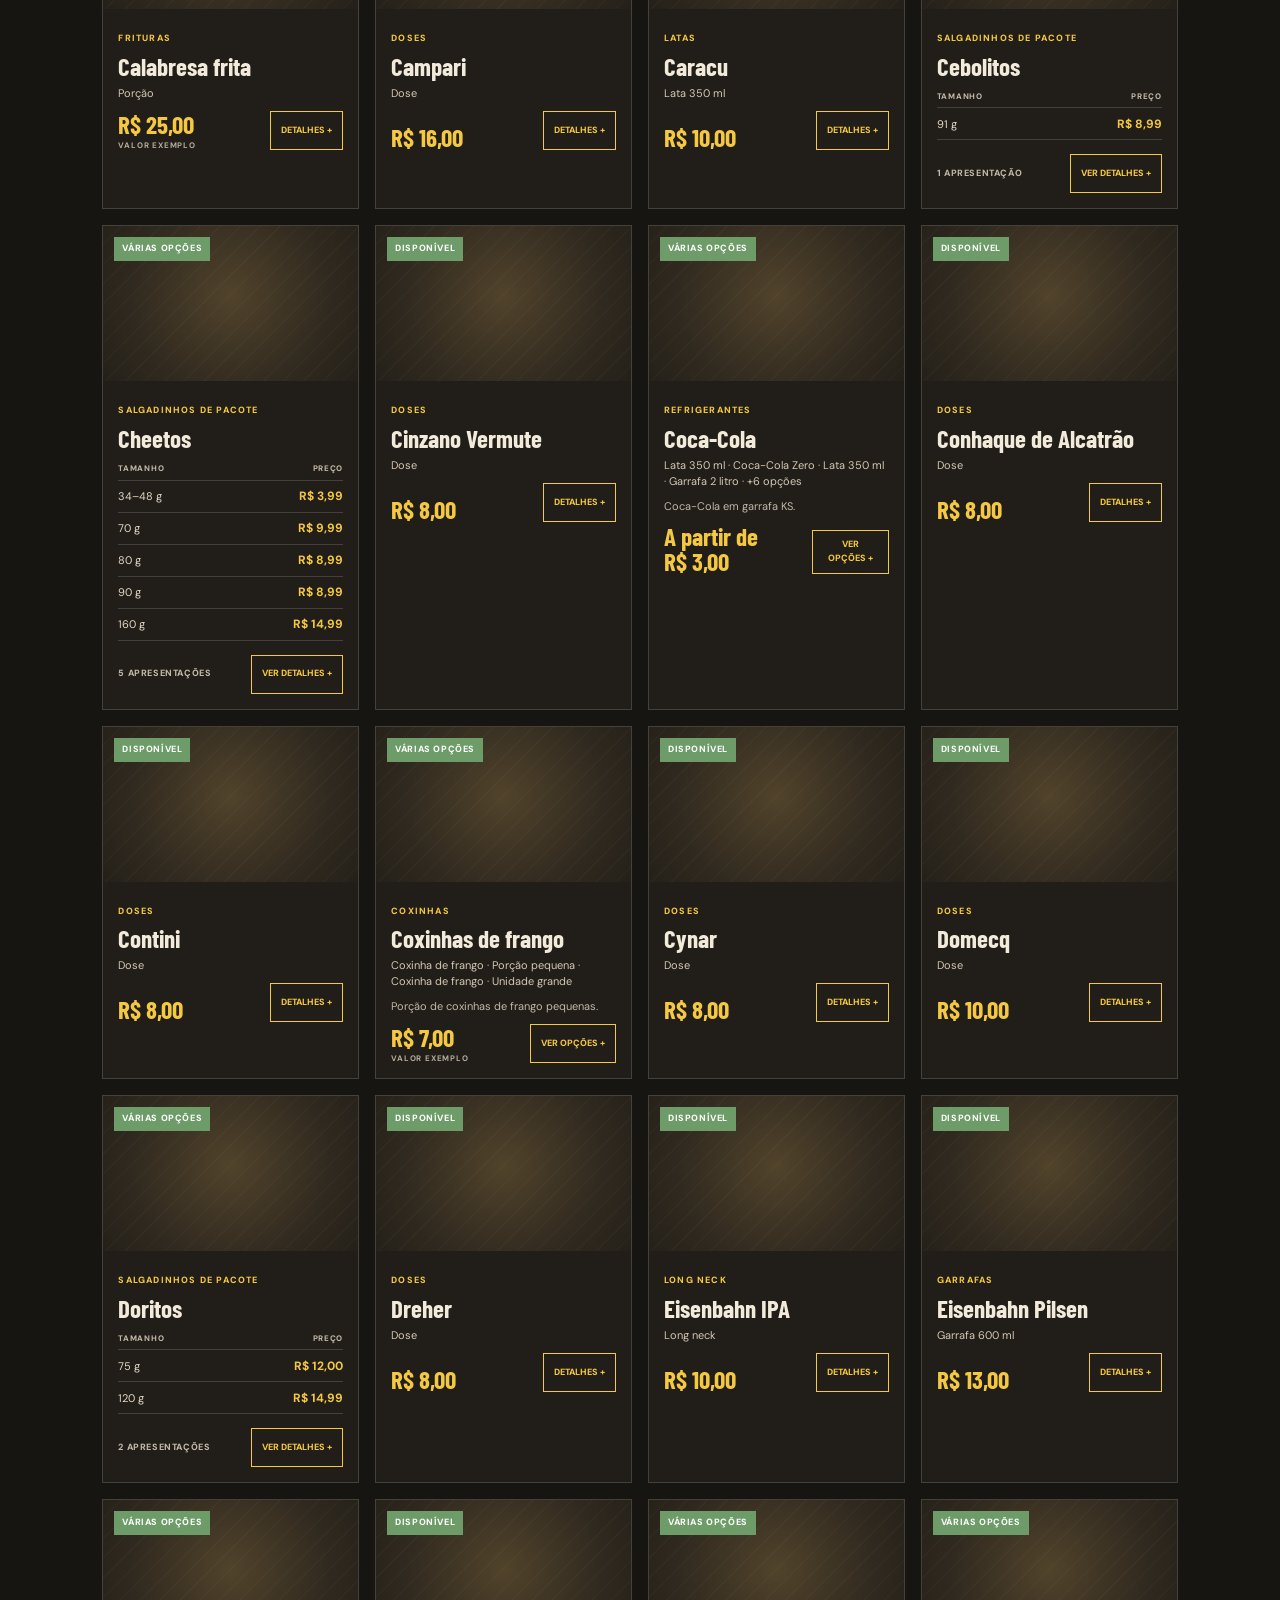
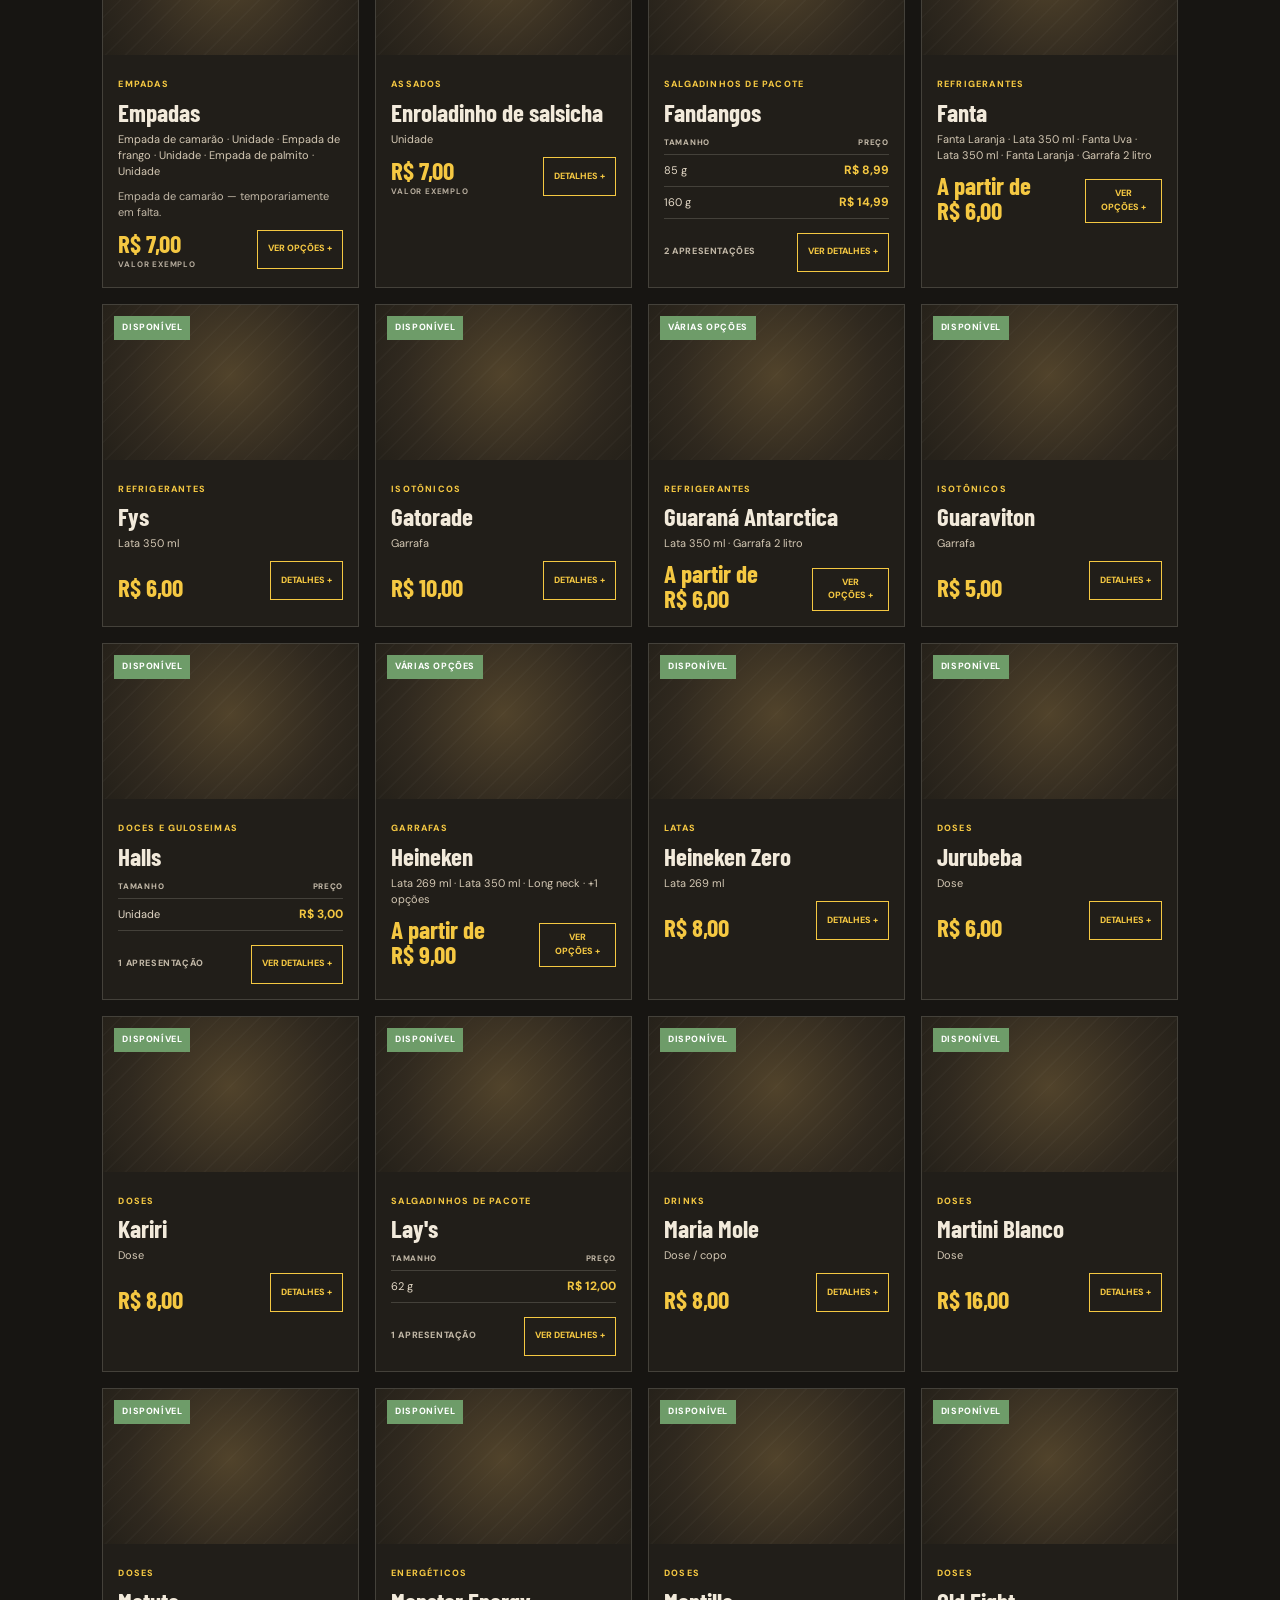
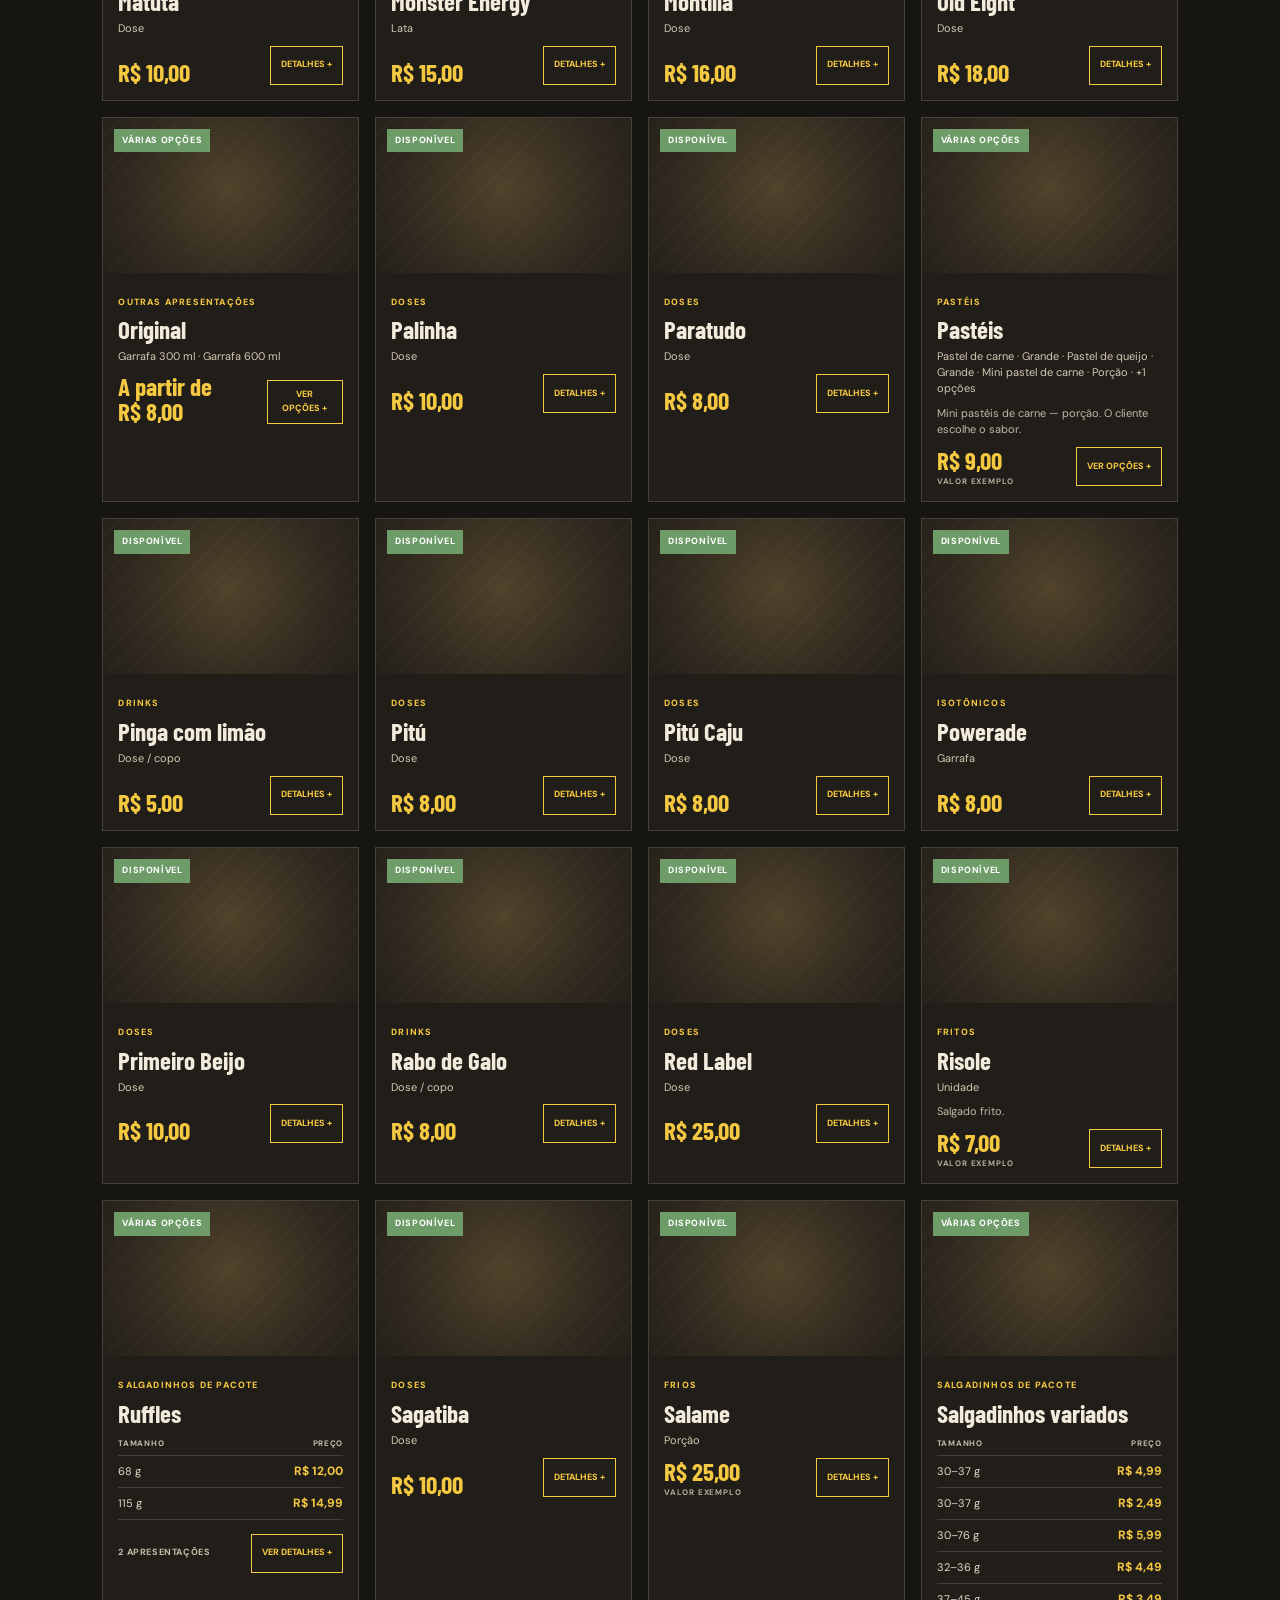
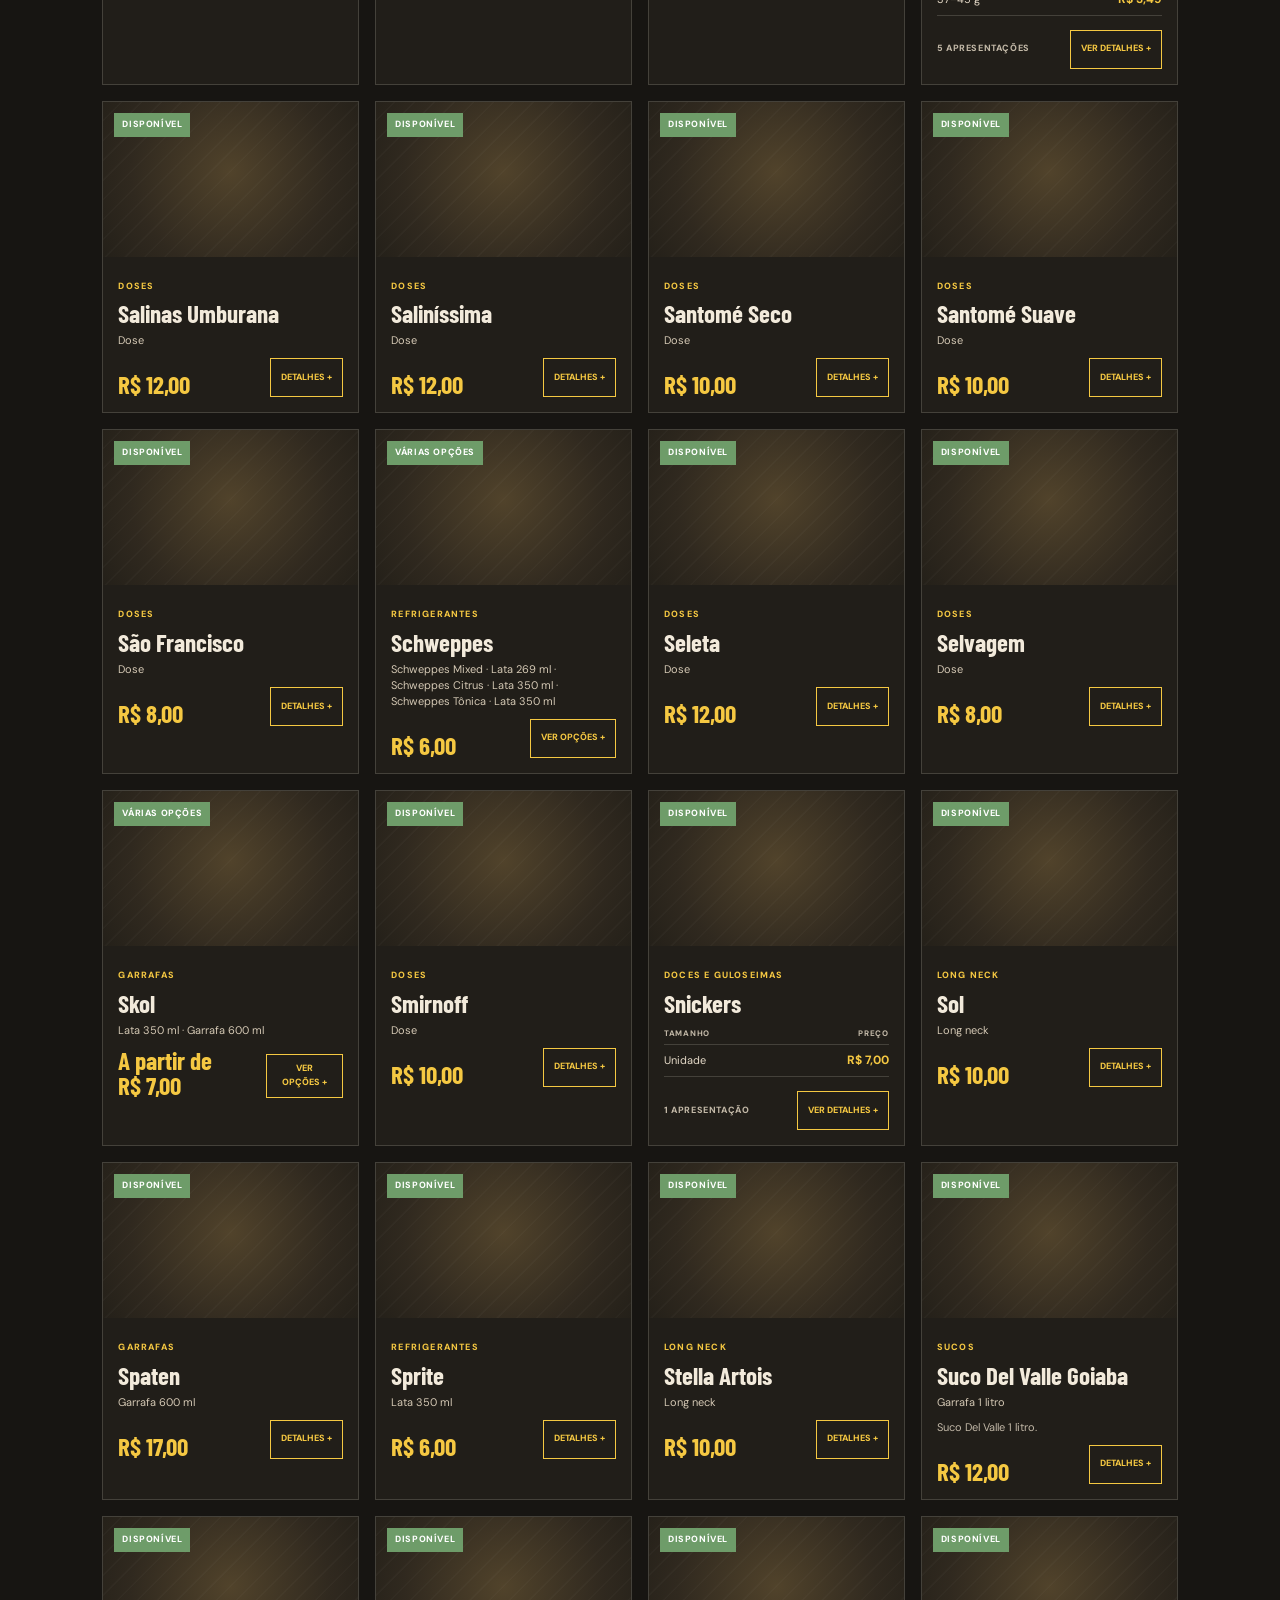
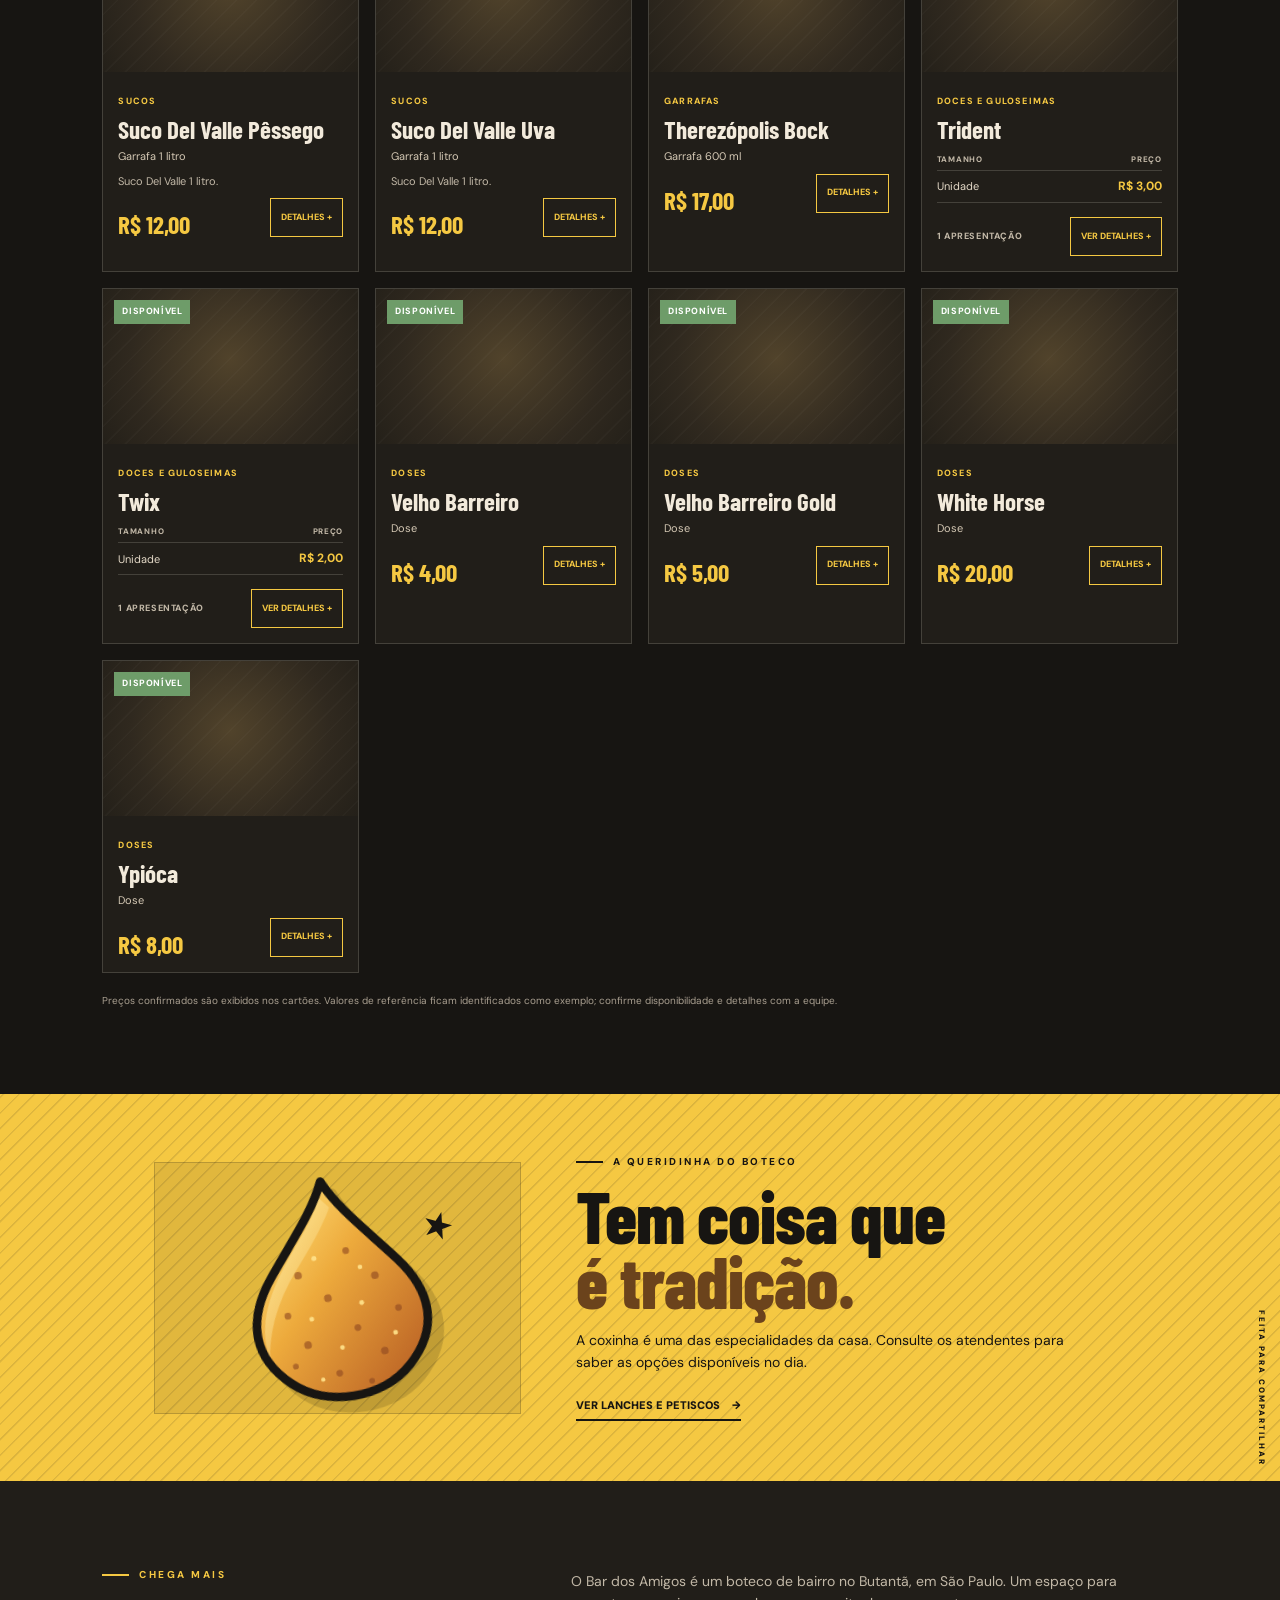
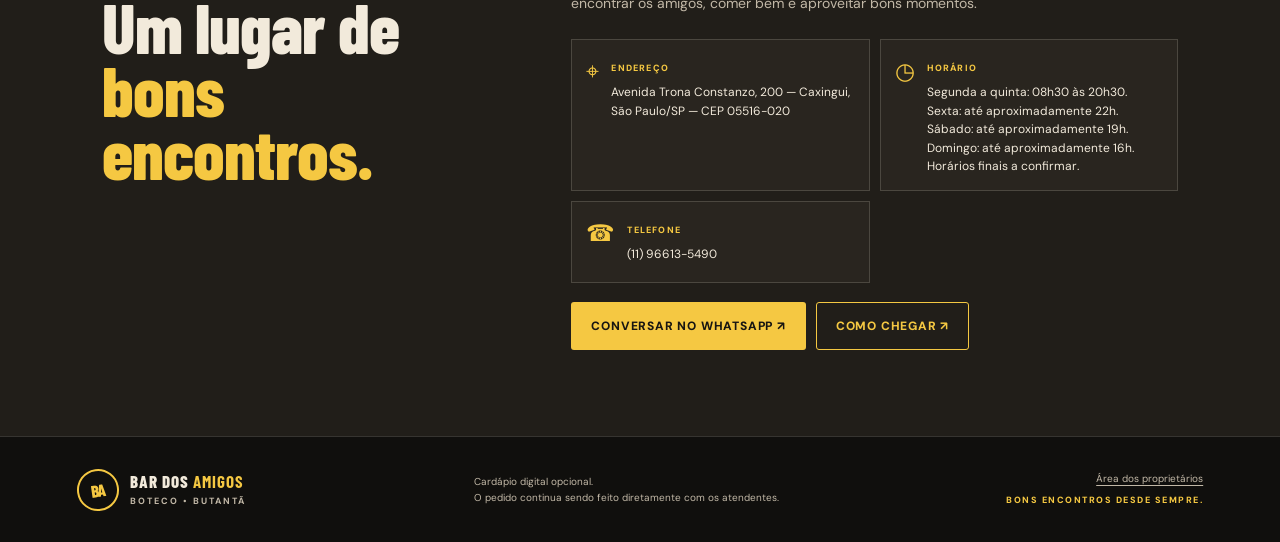
==== commit 13051c37: "Clarify confirmed menu price notice" ====
--- a/index.html
+++ b/index.html
@@ -86,7 +86,7 @@
         <p>Tente outro nome ou escolha uma categoria diferente.</p>
         <button class="button button-outline" id="clear-filters">Limpar filtros</button>
       </div>
-      <p class="demo-disclaimer">* Catálogo e valores demonstrativos. Não representam preços ou disponibilidade reais do estabelecimento.</p>
+      <p class="demo-disclaimer">Preços confirmados são exibidos nos cartões. Valores de referência ficam identificados como exemplo; confirme disponibilidade e detalhes com a equipe.</p>
     </section>
 
     <section class="special-section">
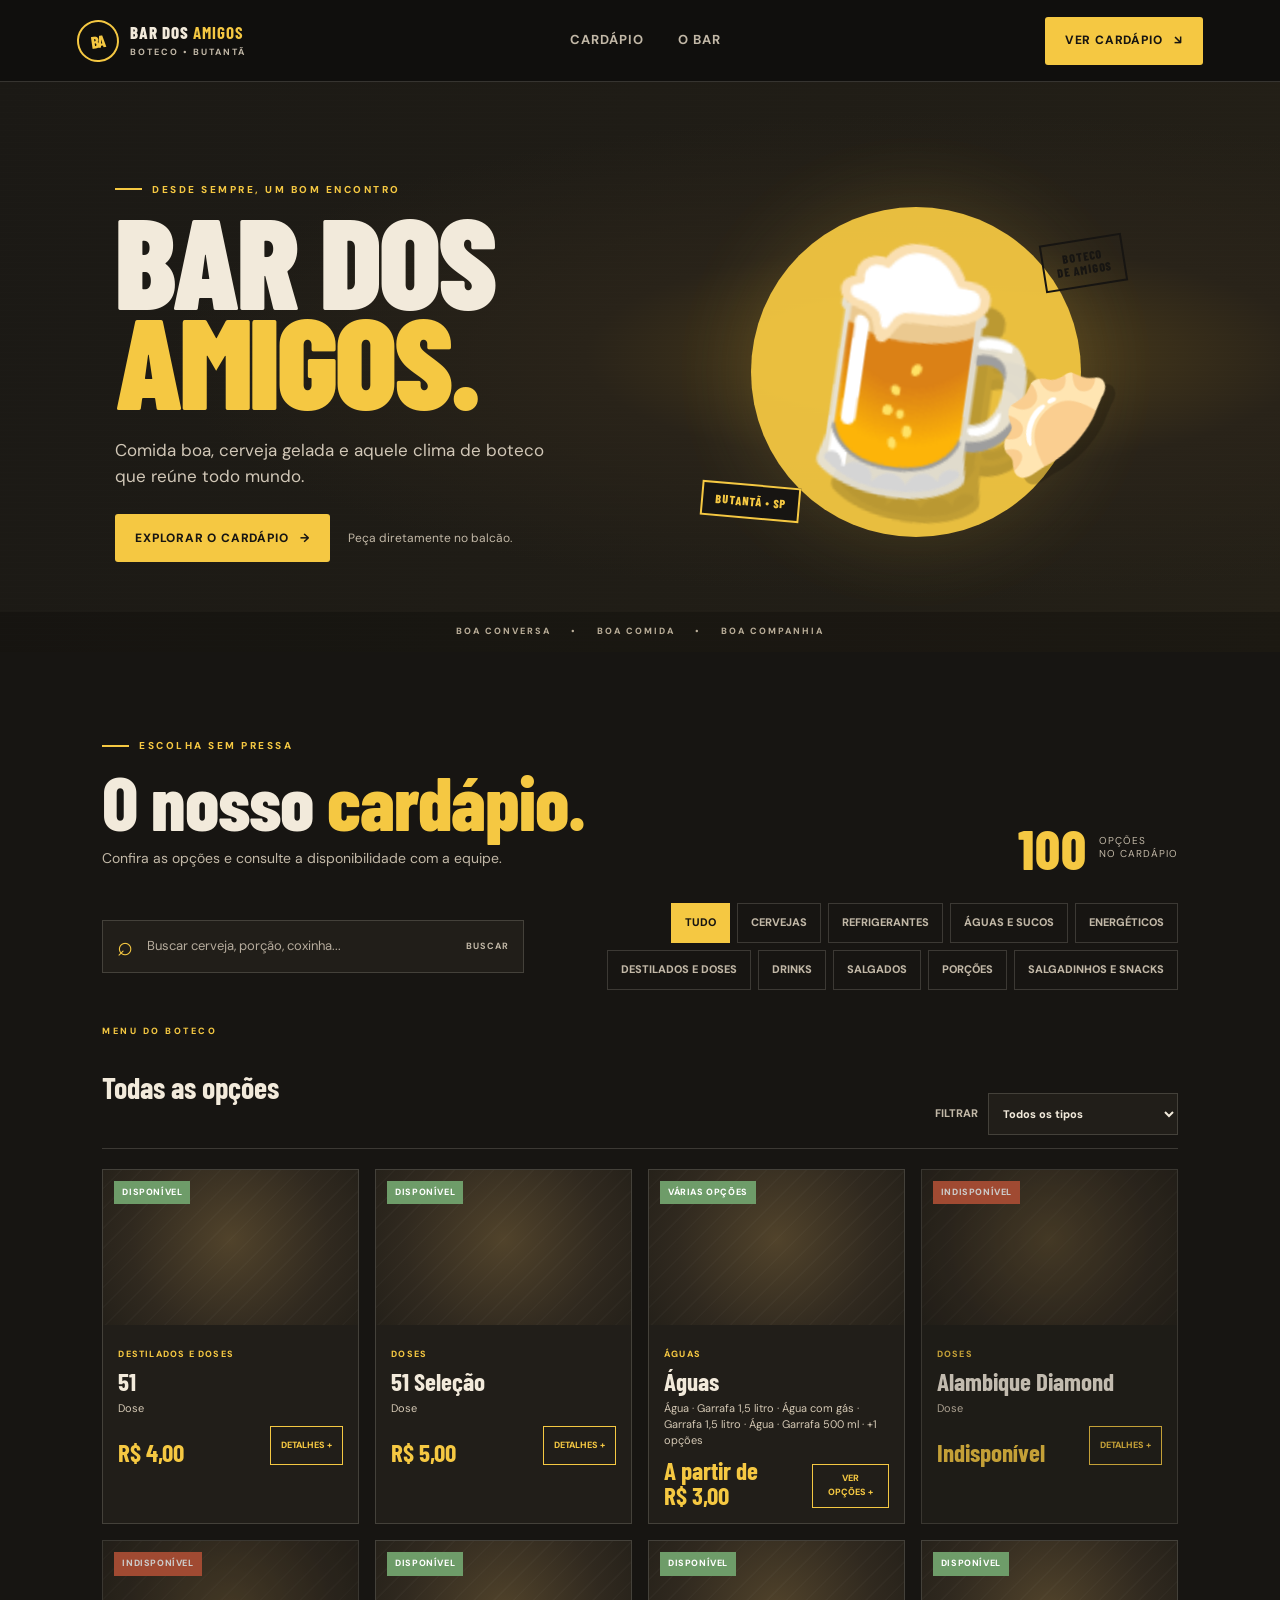
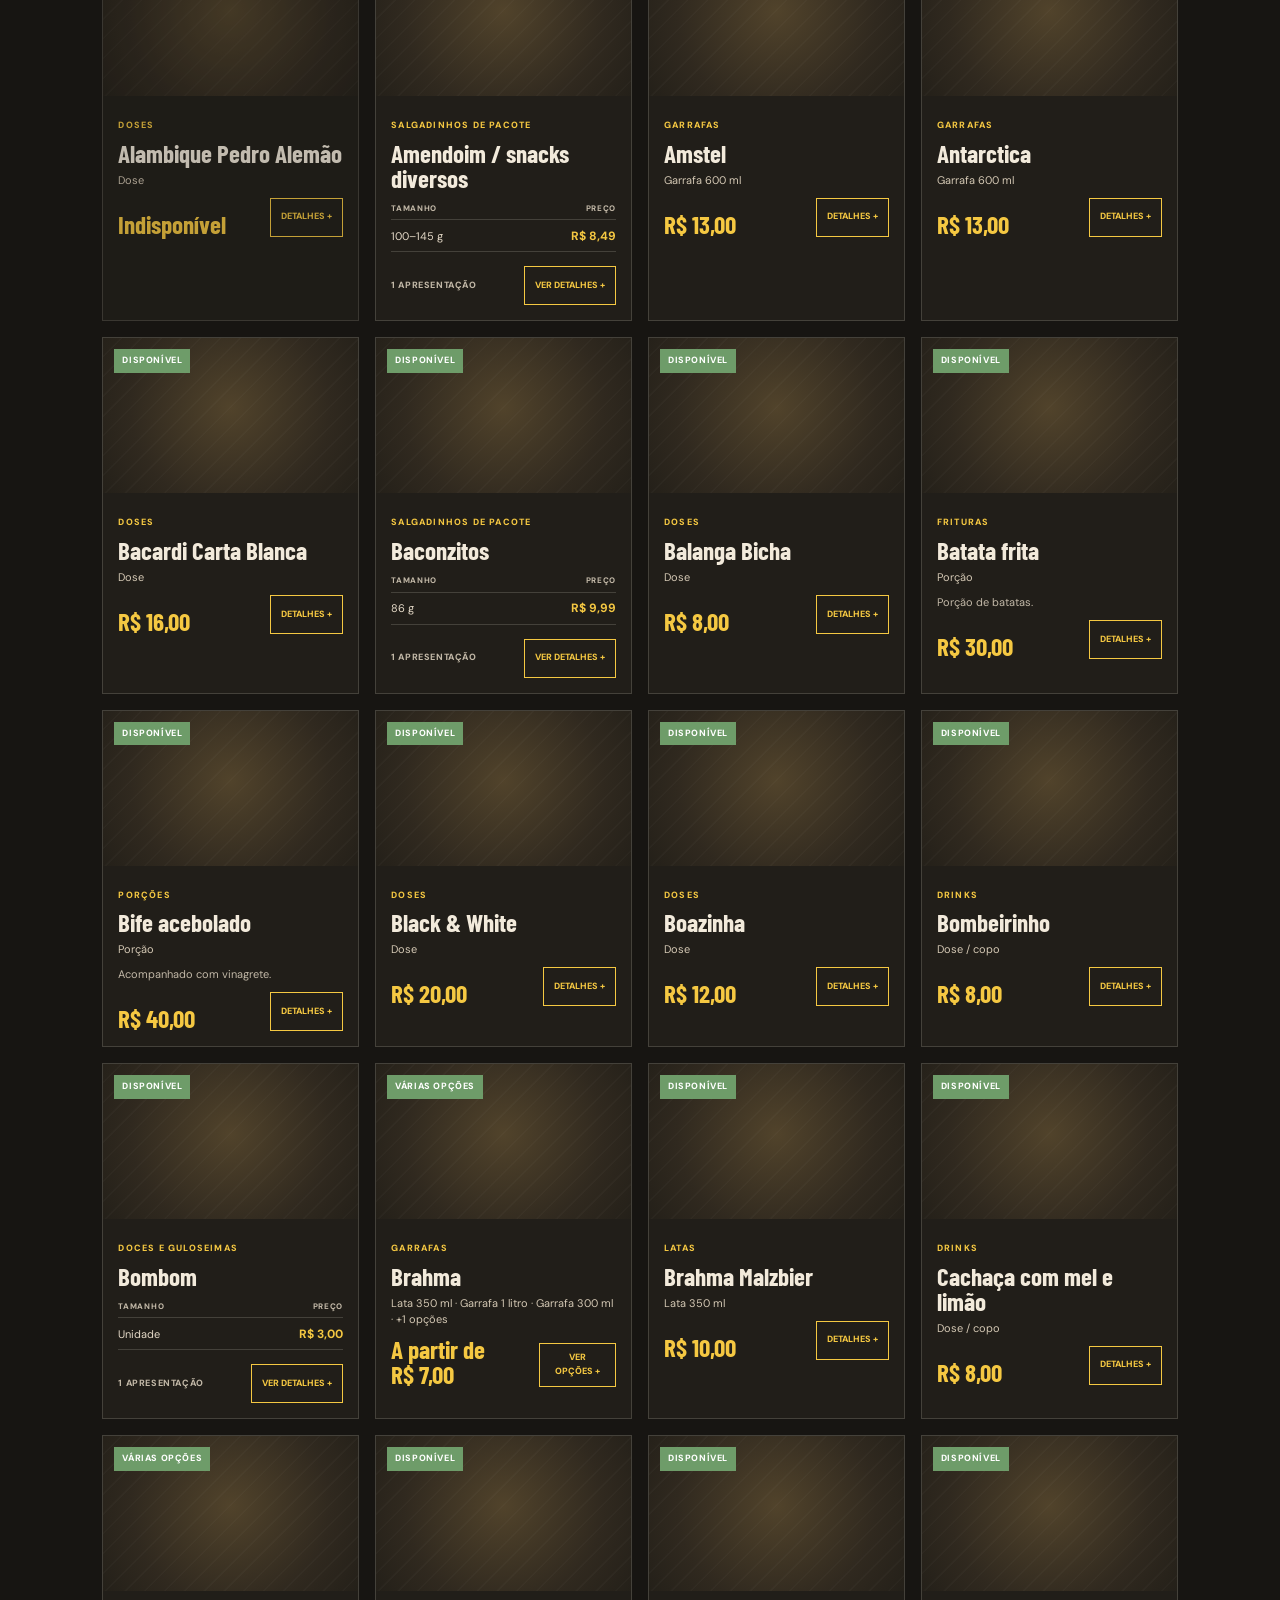
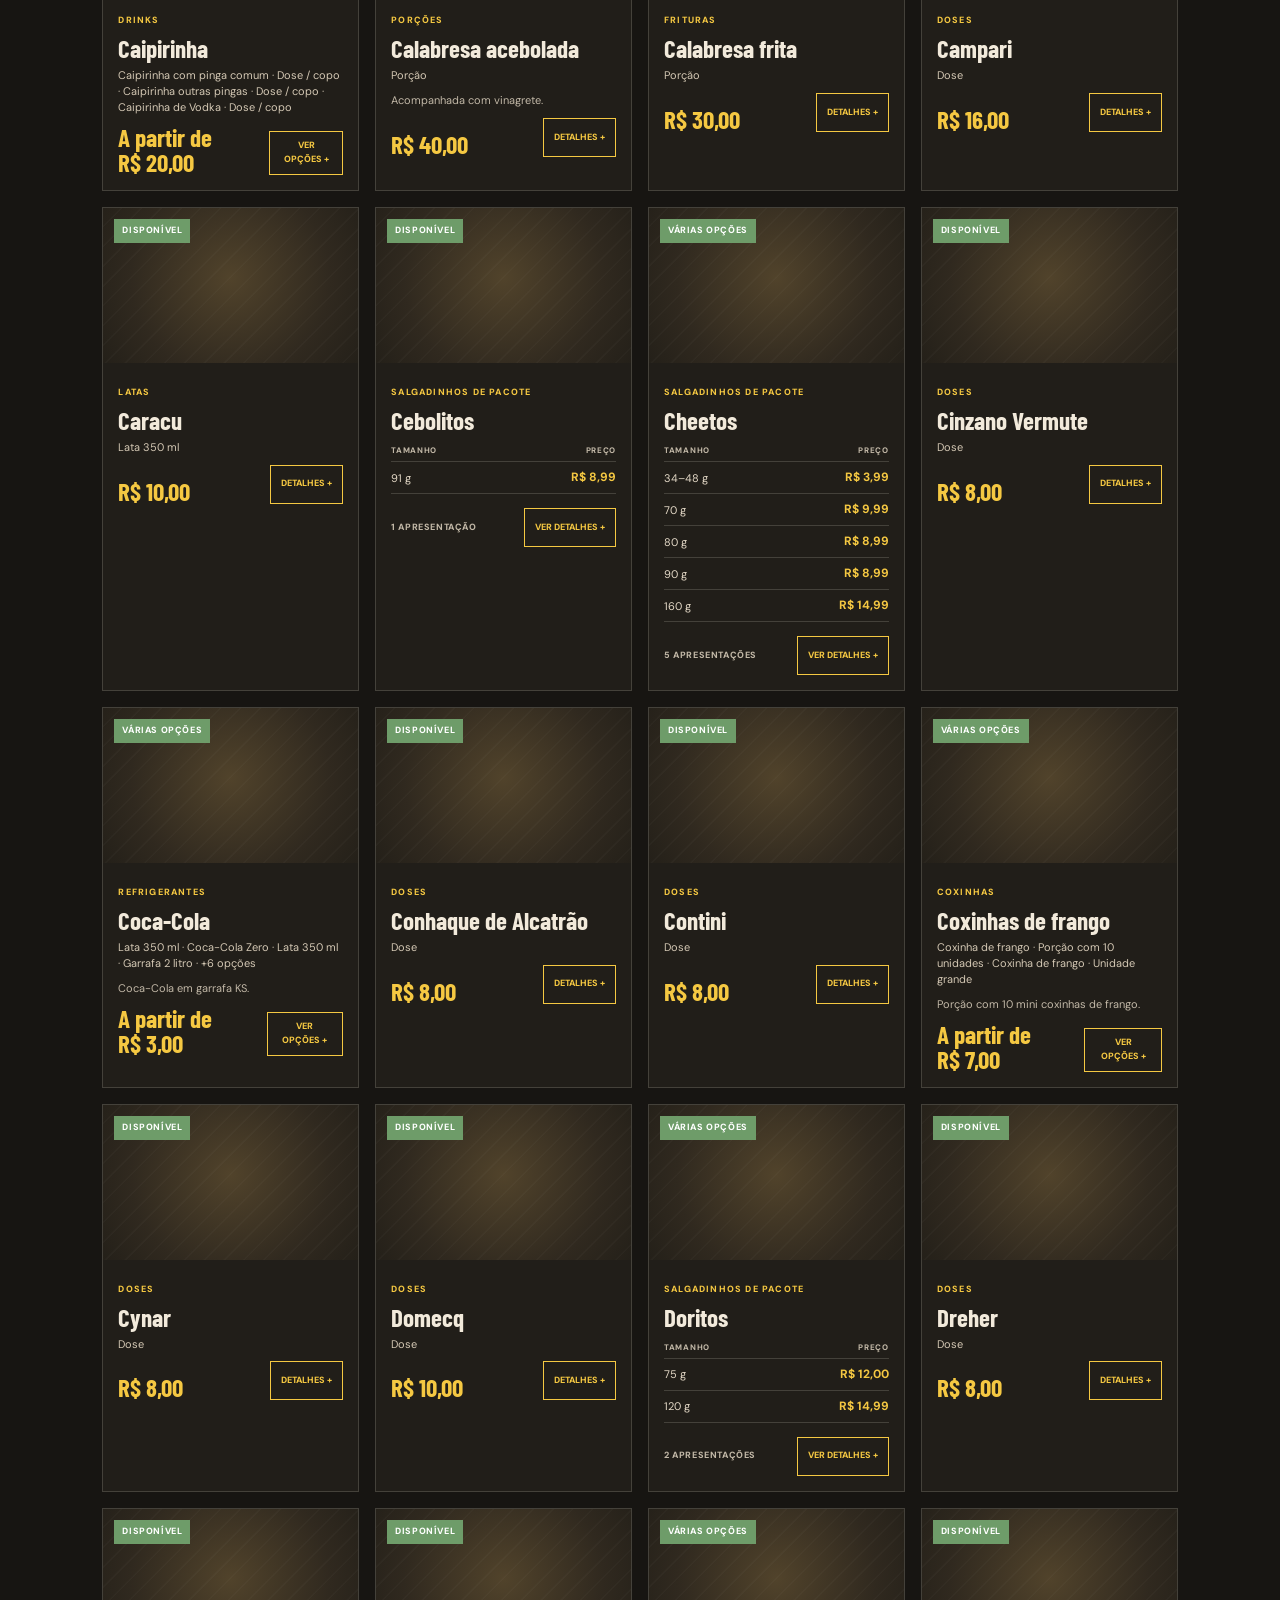
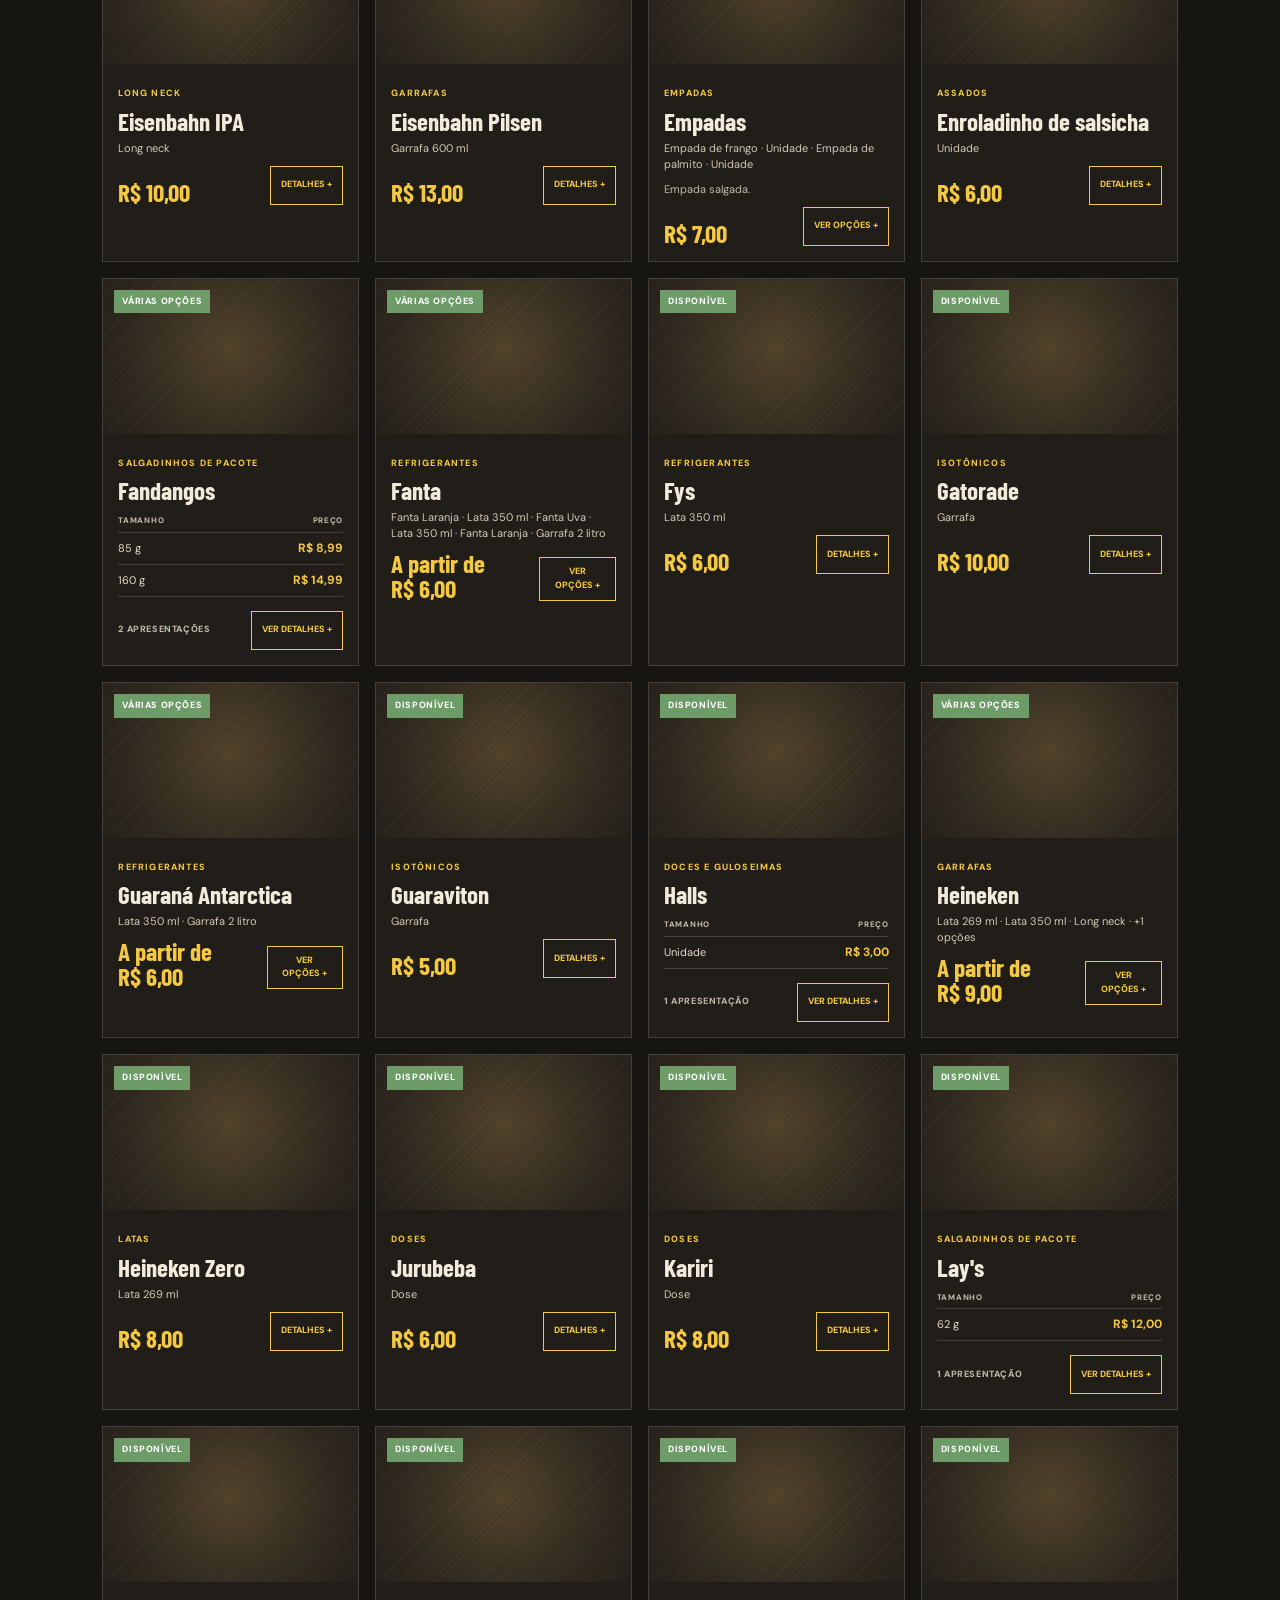
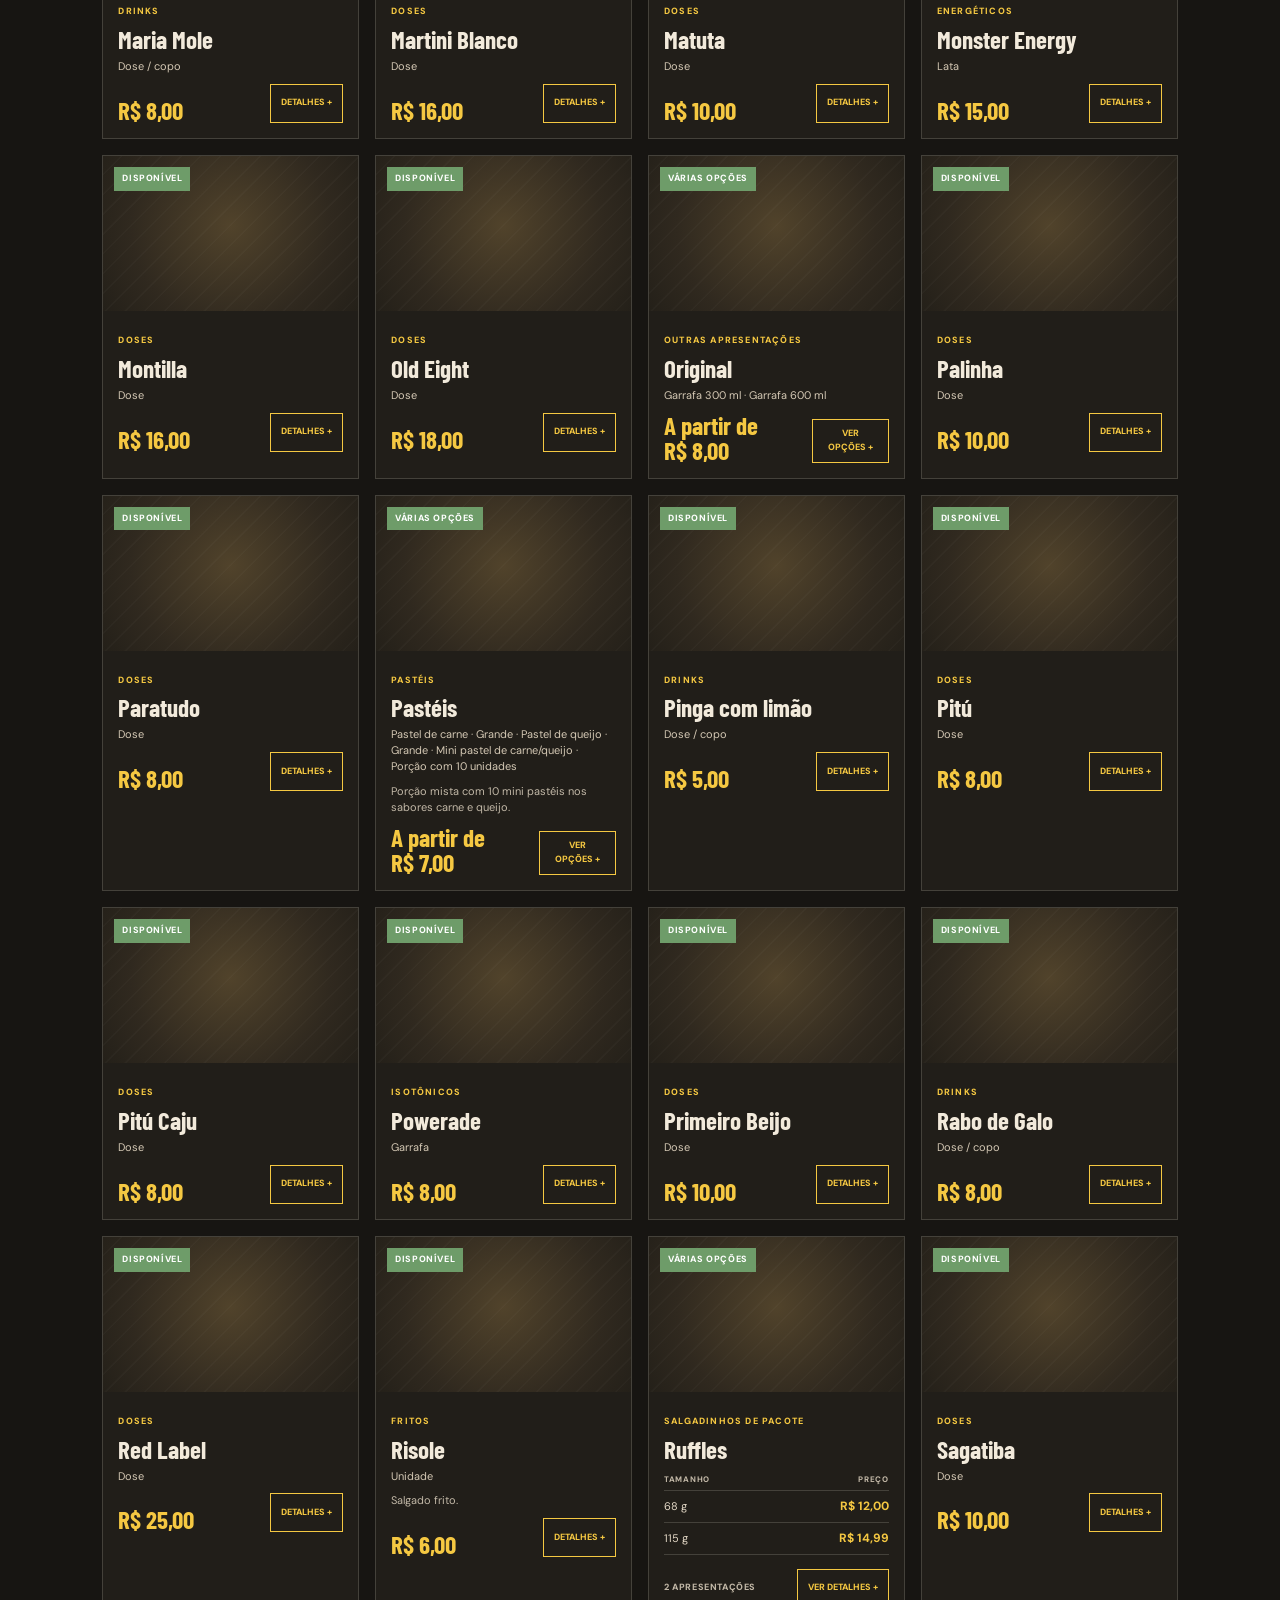
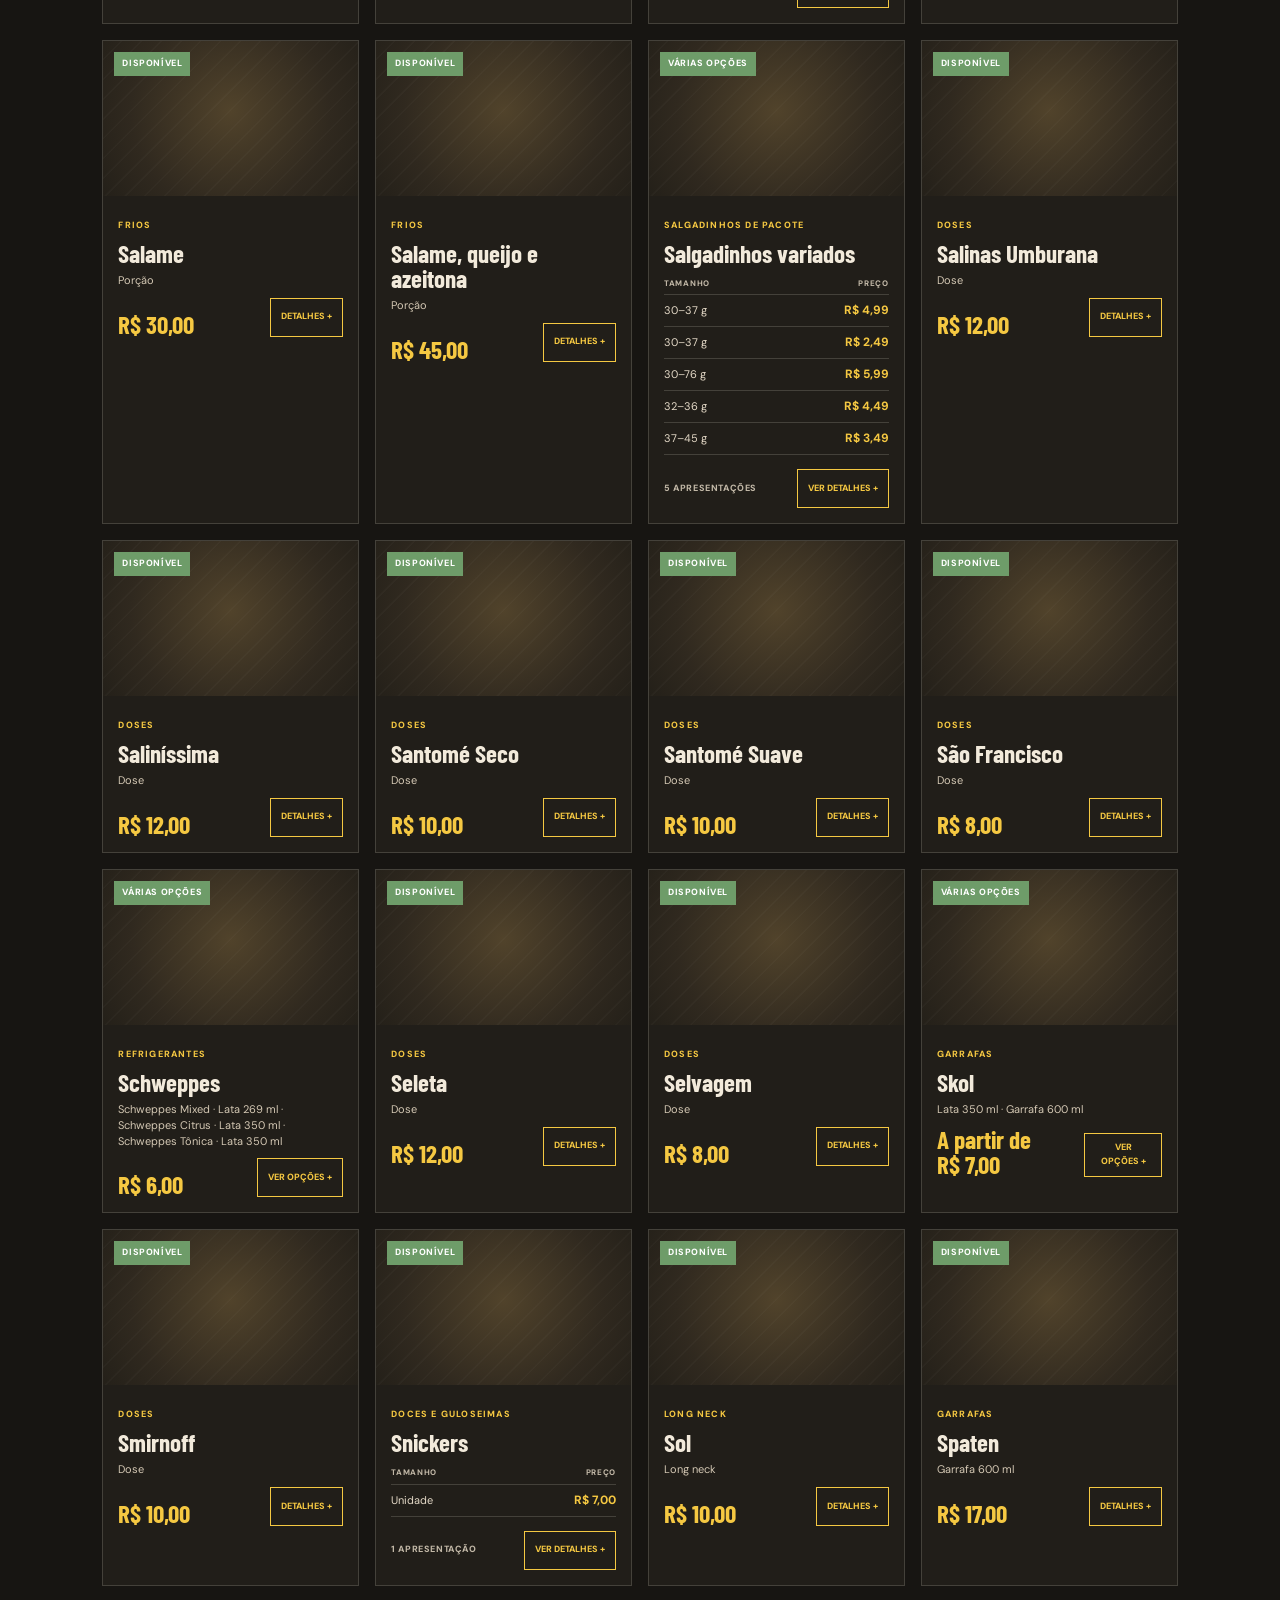
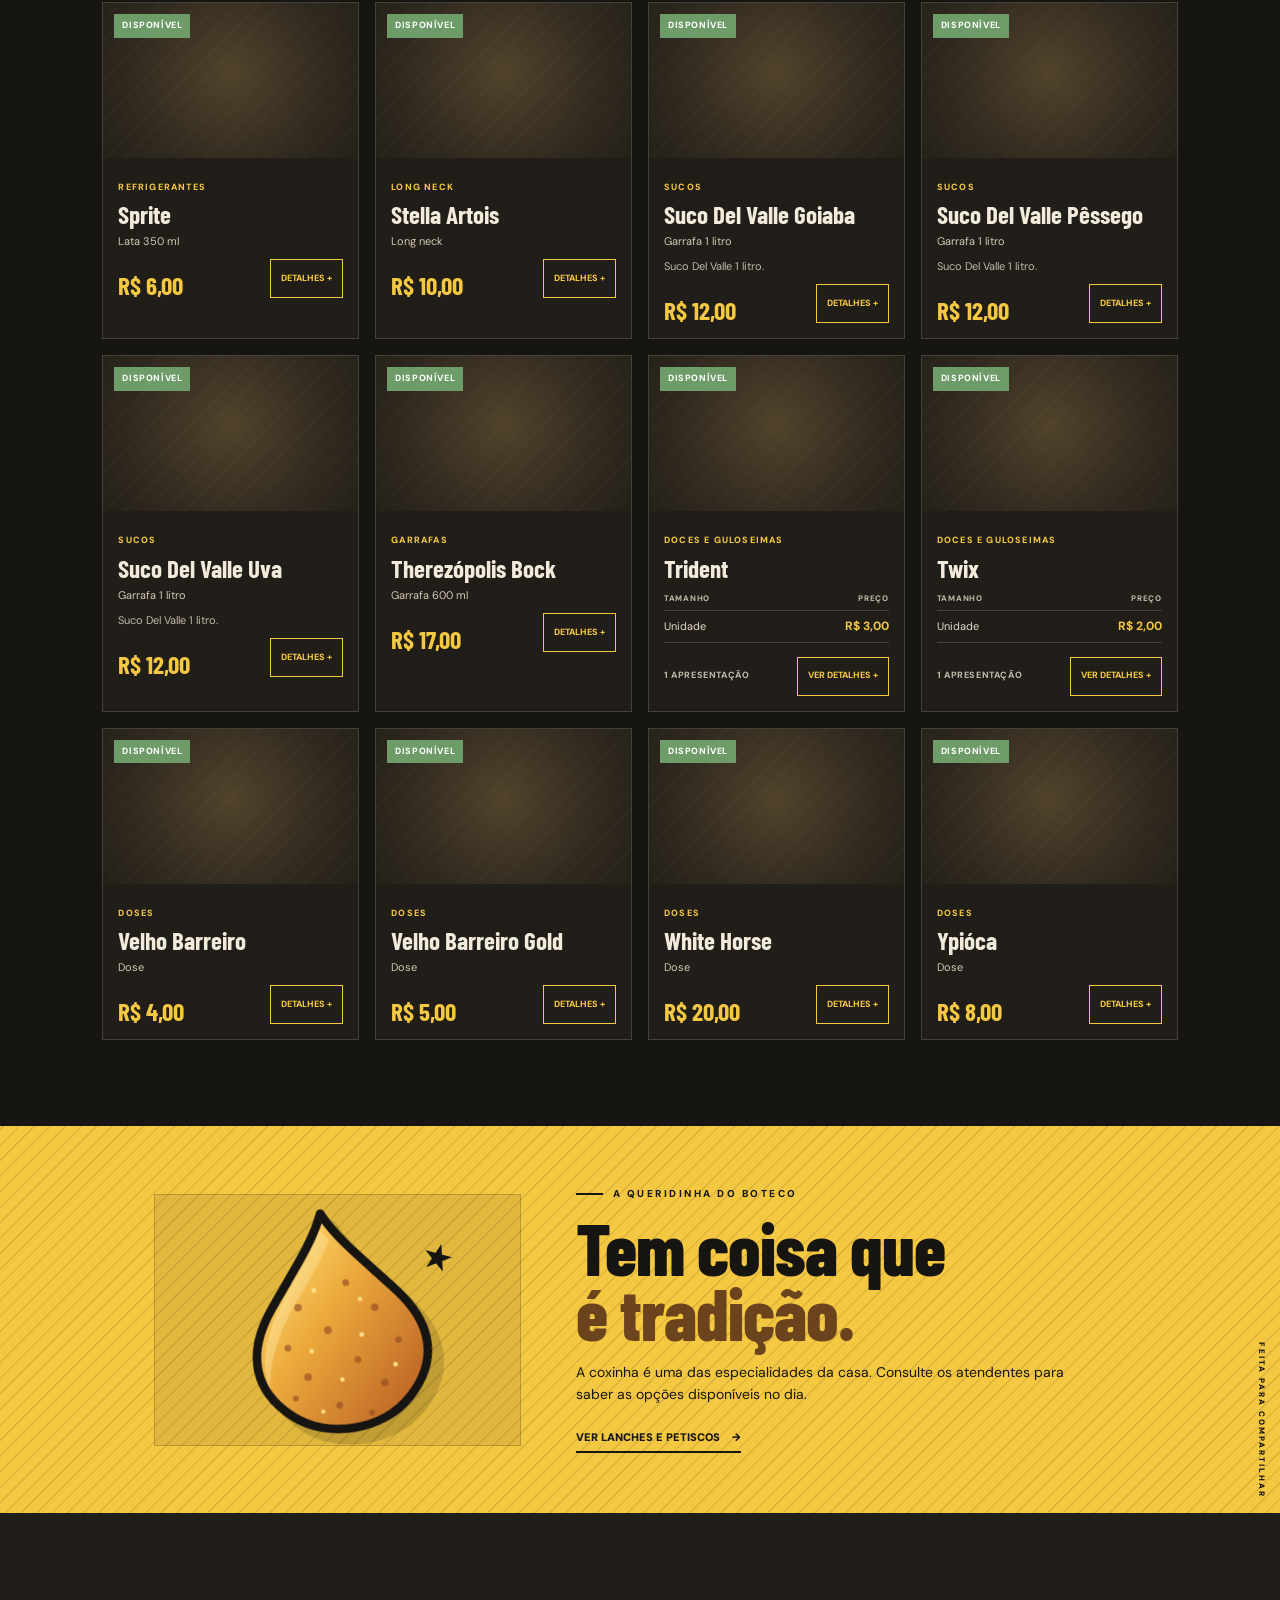
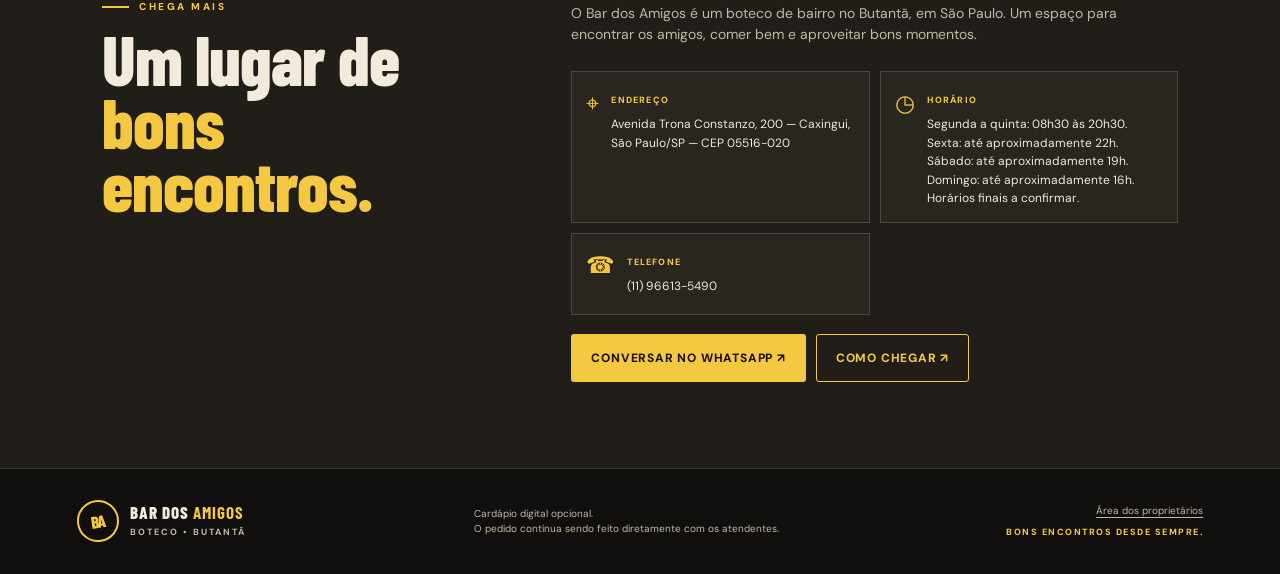
==== commit 26a5b997: "Update confirmed snacks and portions" ====
--- a/index.html
+++ b/index.html
@@ -86,7 +86,6 @@
         <p>Tente outro nome ou escolha uma categoria diferente.</p>
         <button class="button button-outline" id="clear-filters">Limpar filtros</button>
       </div>
-      <p class="demo-disclaimer">Preços confirmados são exibidos nos cartões. Valores de referência ficam identificados como exemplo; confirme disponibilidade e detalhes com a equipe.</p>
     </section>
 
     <section class="special-section">
--- a/css/style.css
+++ b/css/style.css
@@ -117,7 +117,6 @@
 .product-bottom--variants { align-items: center; }
 .detail-button { min-height: 39px; padding: 7px 10px; border: 1px solid var(--yellow); background: transparent; color: var(--yellow); cursor: pointer; font-size: 9px; font-weight: 800; text-transform: uppercase; }
 .detail-button:hover { background: var(--yellow); color: var(--ink); }
-.demo-disclaimer { margin: 20px 0 0; color: #a99f90; font-size: 10px; }
 .empty-state { padding: 55px 20px; text-align: center; border: 1px dashed var(--line); }
 .empty-state > span { font-size: 35px; }
 .empty-state h3 { margin: 8px 0 0; font: 700 28px var(--display); }
